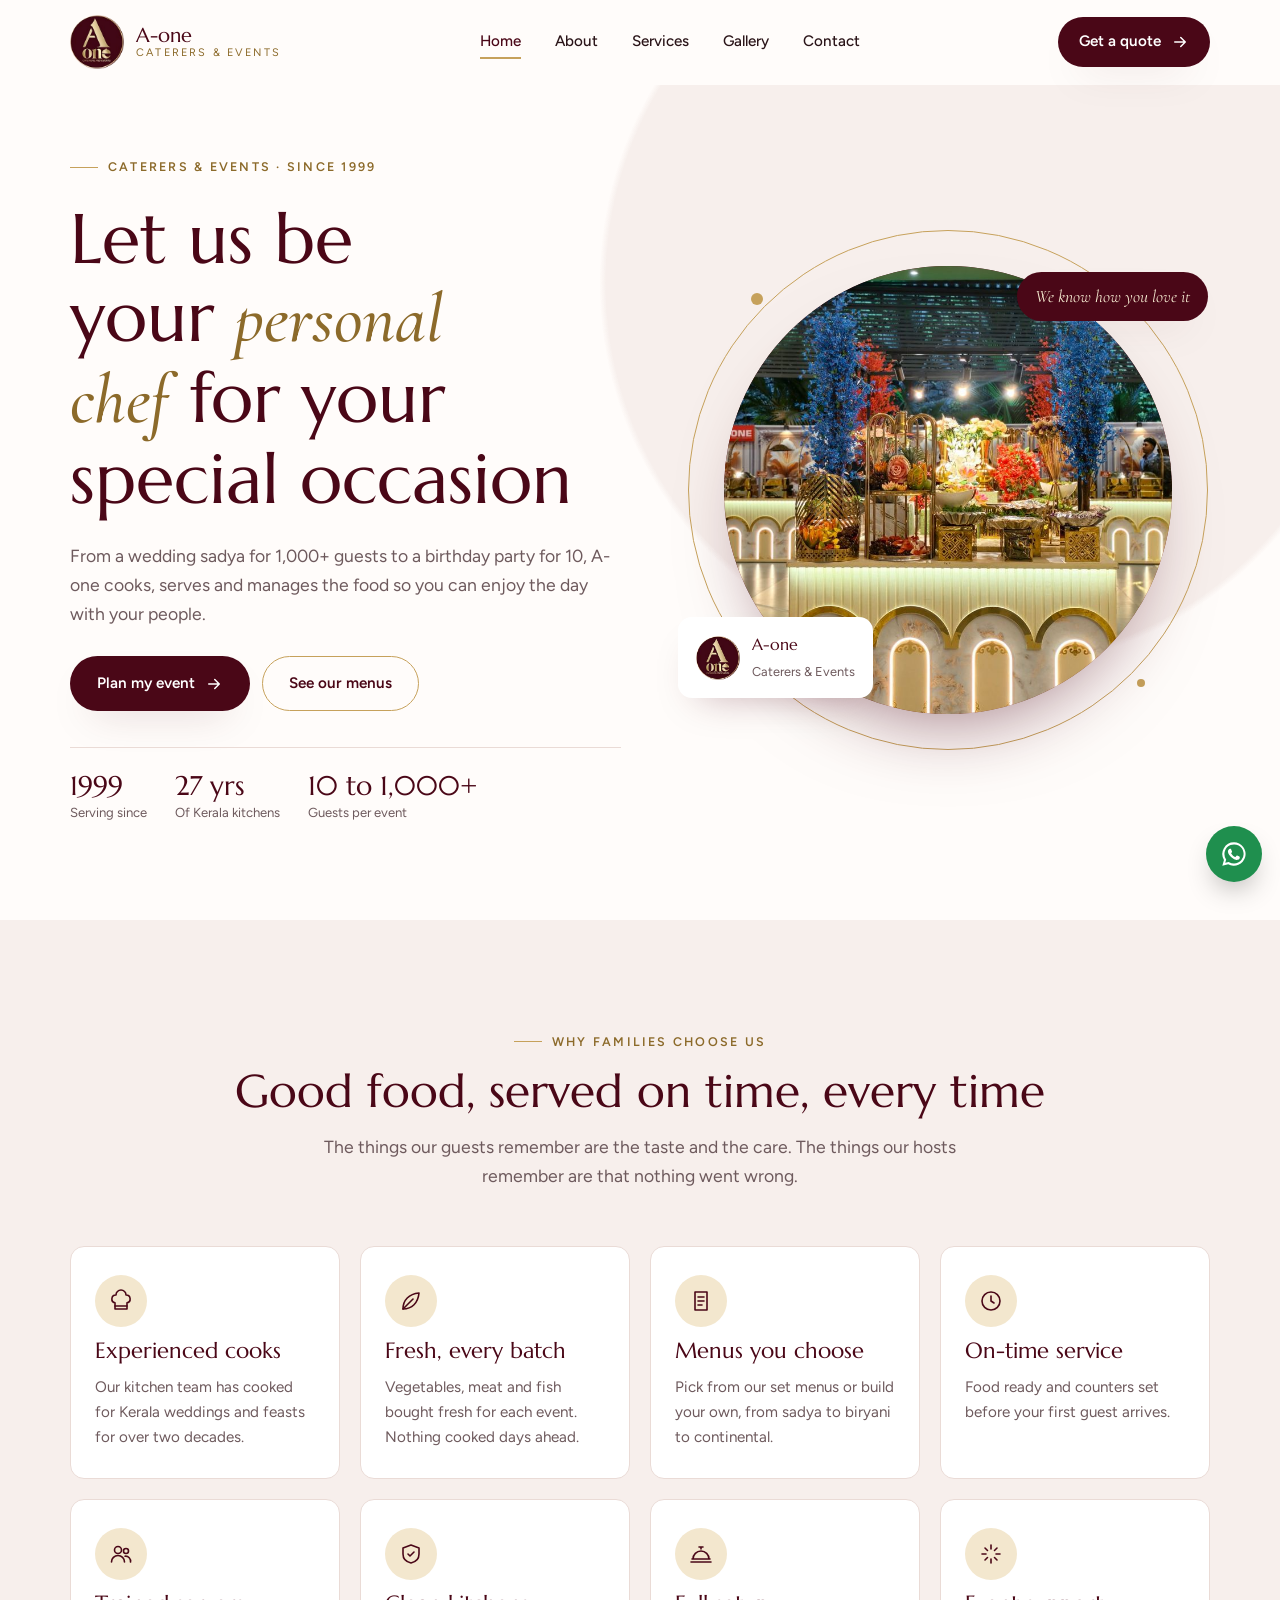
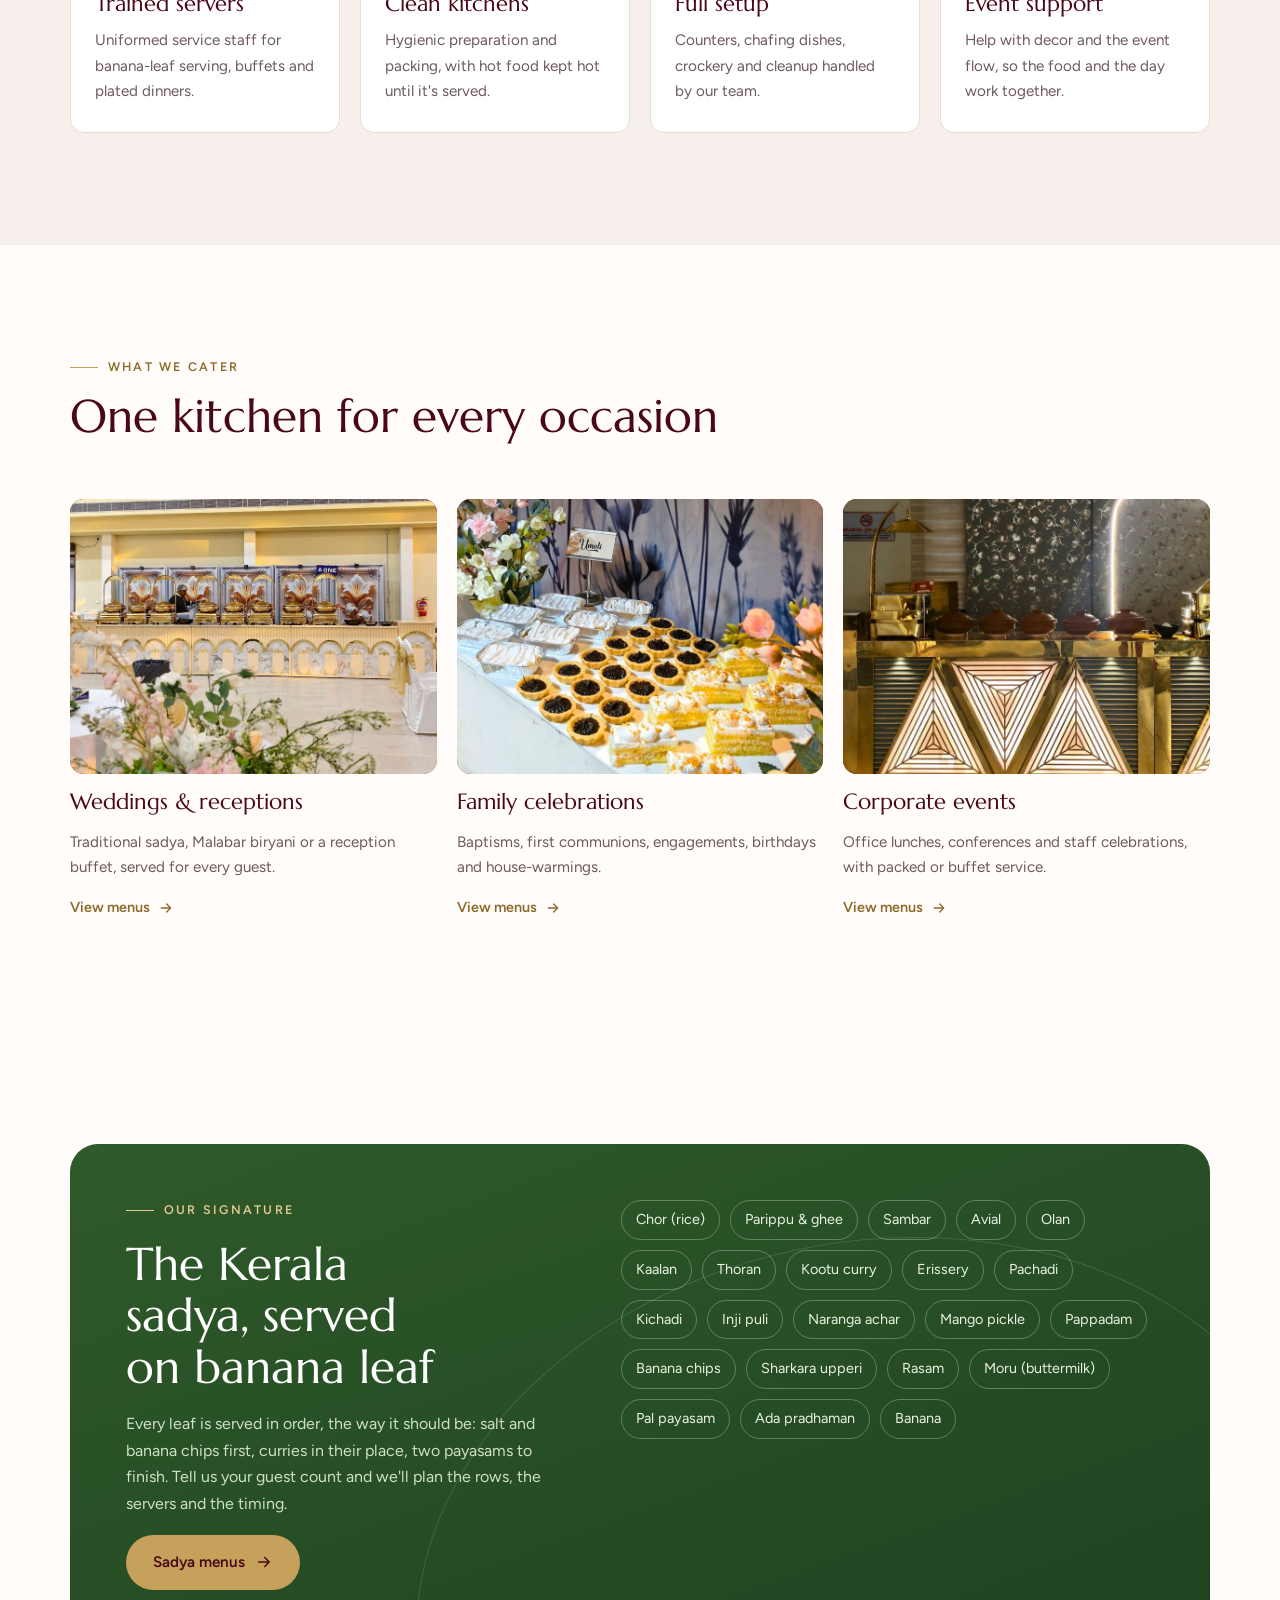
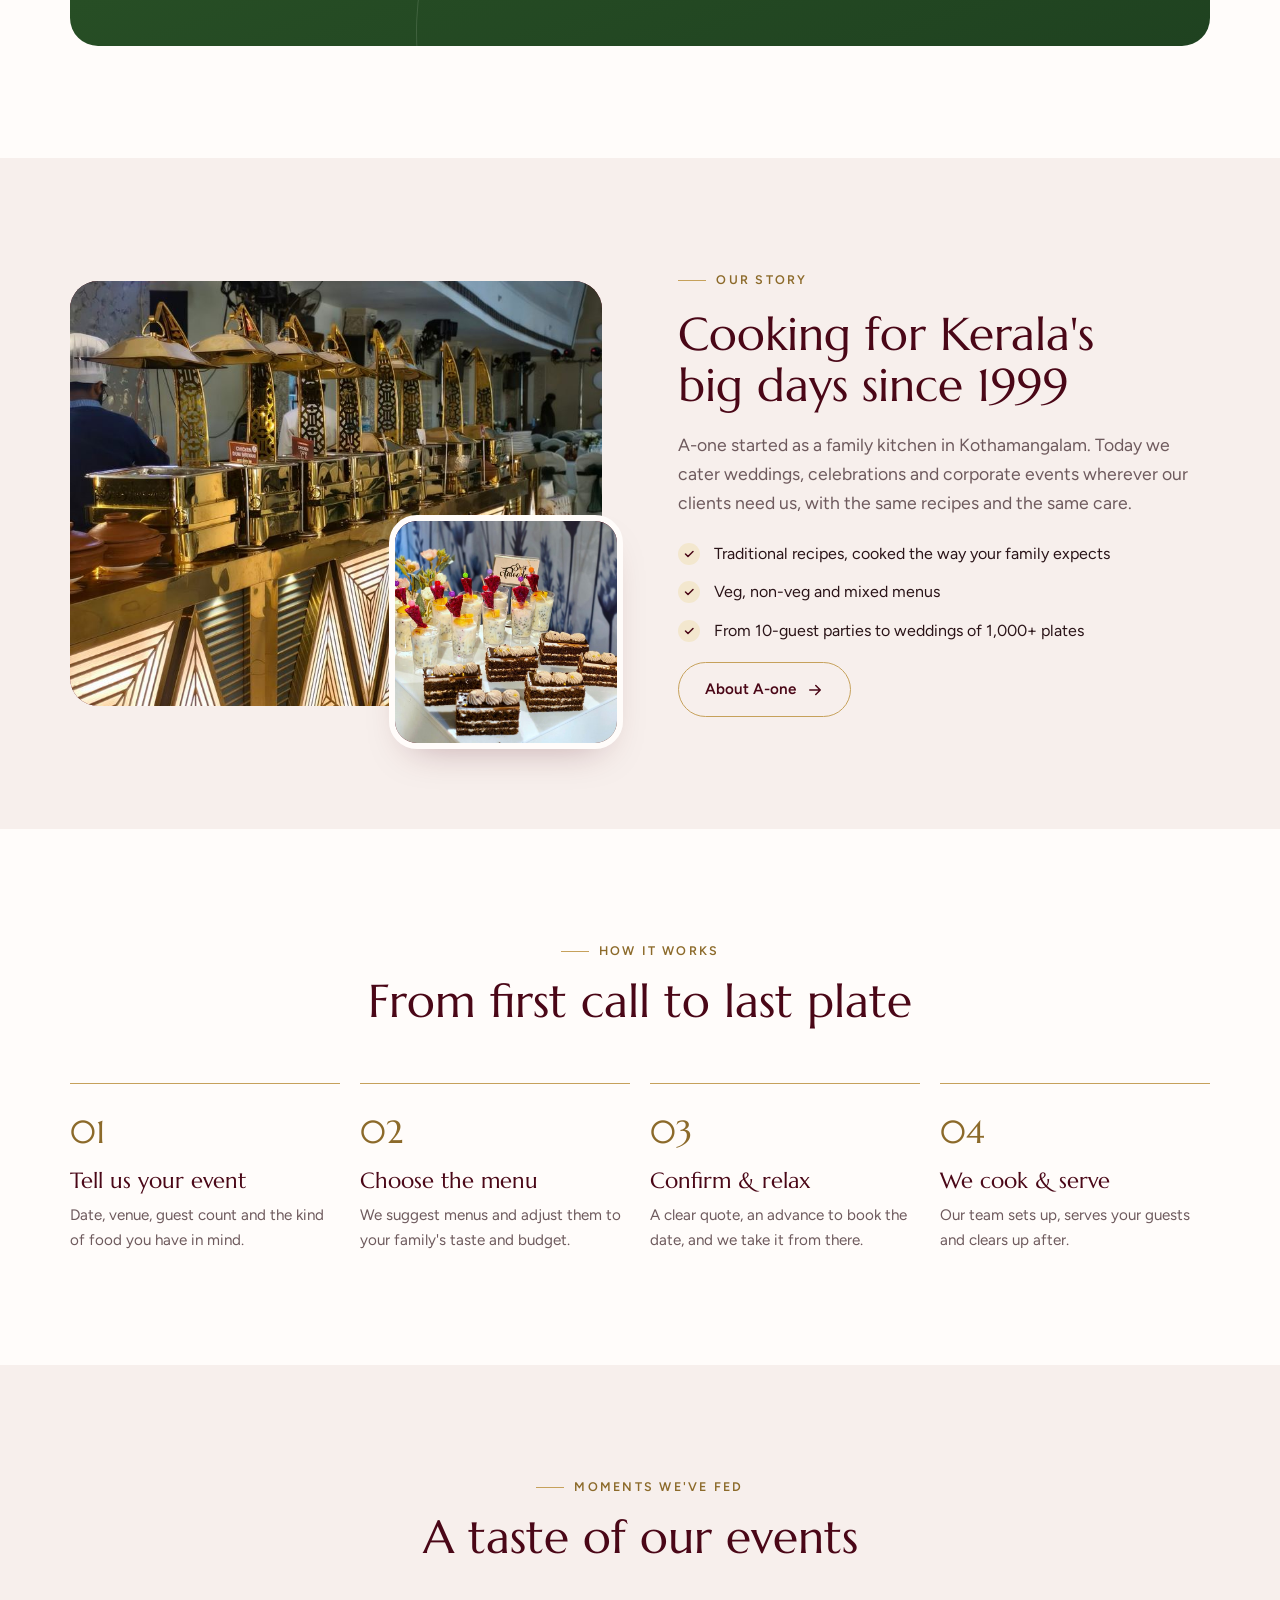
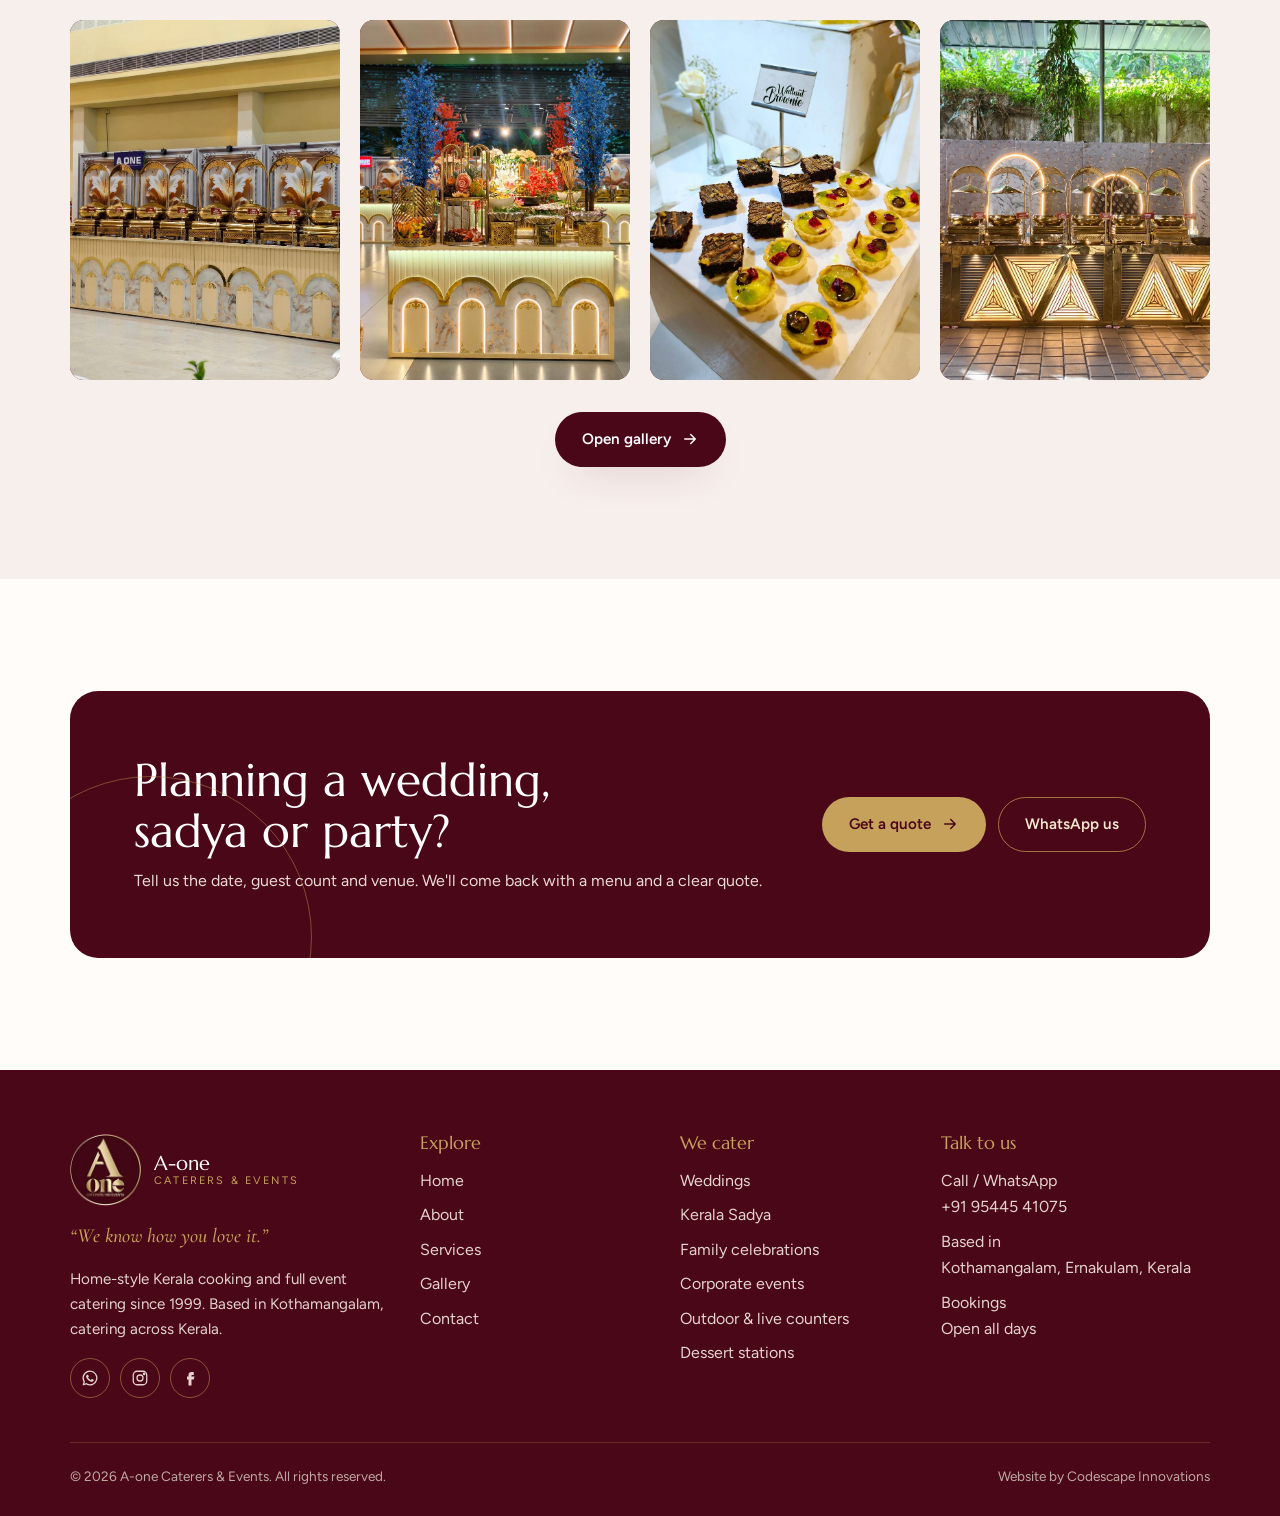
==== index.html @ 54a5ecb9 "A-one Caterers website: 5 pages with real event photos Co-Authored-By: Claude Opus 5.5 <noreply@anth" ====
<!doctype html>
<html lang="en">
<head>
<meta charset="utf-8">
<meta name="viewport" content="width=device-width, initial-scale=1, viewport-fit=cover">
<title>A-one Caterers &amp; Events</title>
<meta name="claude:viewport-fit-sides" content="cover">
<meta name="description" content="Wedding, sadya and event catering across Kerala since 1999, from 10 guests to 1,000+ plates. Based in Kothamangalam.">
<link rel="icon" type="image/png" href="assets/img/favicon.png">
<link rel="preconnect" href="https://fonts.googleapis.com">
<link rel="preconnect" href="https://fonts.gstatic.com" crossorigin>
<link rel="stylesheet" href="https://fonts.googleapis.com/css2?family=Cormorant+Garamond:ital,wght@1,500;1,600&family=Figtree:wght@400;500;600&family=Marcellus&display=swap">
<link rel="stylesheet" href="assets/css/style.css">
</head>
<body>
<header class="site-header">
  <div class="wrap nav">
    <a class="brand" href="index.html" aria-label="A-one Caterers and Events home">
      <img src="assets/img/aone-logo.png" alt="A-one Caterers and Events logo" width="54" height="54">
      <span class="brand-text"><b>A-one</b><small>Caterers &amp; Events</small></span>
    </a>
    <nav aria-label="Main">
      <ul class="menu" id="menu"><li><a href="index.html" aria-current="page">Home</a></li><li><a href="about.html">About</a></li><li><a href="services.html">Services</a></li><li><a href="gallery.html">Gallery</a></li><li><a href="contact.html">Contact</a></li><li class="menu-cta"><a href="contact.html">Get a quote</a></li></ul>
    </nav>
    <a class="btn btn-primary nav-cta" href="contact.html">Get a quote <svg viewBox="0 0 24 24" fill="none" stroke="currentColor" stroke-width="2" stroke-linecap="round" stroke-linejoin="round"><path d="M5 12h14M13 6l6 6-6 6"/></svg></a>
    <button class="burger" aria-label="Open menu" aria-expanded="false" aria-controls="menu"><span></span></button>
  </div>
</header>
<div class="scrim"></div>
<main class="page-in">
<section class="hero"><div class="wrap hero-grid">
  <div class="hero-copy">
    <span class="eyebrow">Caterers &amp; Events · Since 1999</span>
    <h1>Let us be your <em>personal chef</em> for your special occasion</h1>
    <p class="lead">From a wedding sadya for 1,000+ guests to a birthday party for 10, A-one cooks, serves and manages the food so you can enjoy the day with your people.</p>
    <div class="hero-actions"><a class="btn btn-primary" href="contact.html">Plan my event <svg viewBox="0 0 24 24" fill="none" stroke="currentColor" stroke-width="2" stroke-linecap="round" stroke-linejoin="round"><path d="M5 12h14M13 6l6 6-6 6"/></svg></a><a class="btn btn-ghost" href="services.html">See our menus</a></div>
    <div class="hero-meta"><div><b>1999</b><span>Serving since</span></div><div><b>27 yrs</b><span>Of Kerala kitchens</span></div><div><b>10 to 1,000+</b><span>Guests per event</span></div></div>
  </div>
  <div class="plate">
    <div class="ring"></div>
    <div class="media " data-label="A-one fruit and dessert counter at a wedding reception"><img src="assets/img/events/centre-counter-fruit-carving.jpg" alt="A-one fruit and dessert counter at a wedding reception" loading="lazy" decoding="async" style="object-position:50% 62%"></div>
    <span class="tag">We know how you love it</span>
    <div class="badge"><img src="assets/img/aone-logo.png" alt=""><div><b>A-one</b><small>Caterers &amp; Events</small></div></div>
  </div>
</div></section>

<section class="section band"><div class="wrap">
  <div class="head center"><span class="eyebrow">Why families choose us</span><h2>Good food, served on time, every time</h2><p class="lead">The things our guests remember are the taste and the care. The things our hosts remember are that nothing went wrong.</p></div>
  <div class="grid g4">
    <div class="feature" data-reveal><div class="icon"><svg viewBox="0 0 24 24" fill="none" stroke="currentColor" stroke-width="1.6" stroke-linecap="round" stroke-linejoin="round"><path d="M6 13.9V20h12v-6.1A4 4 0 0 0 17 6a5 5 0 0 0-10 0 4 4 0 0 0-1 7.9Z"/><path d="M6 17h12"/></svg></div><h3>Experienced cooks</h3><p>Our kitchen team has cooked for Kerala weddings and feasts for over two decades.</p></div>
    <div class="feature" data-reveal="80"><div class="icon"><svg viewBox="0 0 24 24" fill="none" stroke="currentColor" stroke-width="1.6" stroke-linecap="round" stroke-linejoin="round"><path d="M4 20c0-9 6-15 16-16-1 10-7 16-16 16Z"/><path d="M4 20 14 10"/></svg></div><h3>Fresh, every batch</h3><p>Vegetables, meat and fish bought fresh for each event. Nothing cooked days ahead.</p></div>
    <div class="feature" data-reveal="160"><div class="icon"><svg viewBox="0 0 24 24" fill="none" stroke="currentColor" stroke-width="1.6" stroke-linecap="round" stroke-linejoin="round"><path d="M6 3h12v18H6z"/><path d="M9 8h6M9 12h6M9 16h4"/></svg></div><h3>Menus you choose</h3><p>Pick from our set menus or build your own, from sadya to biryani to continental.</p></div>
    <div class="feature" data-reveal="240"><div class="icon"><svg viewBox="0 0 24 24" fill="none" stroke="currentColor" stroke-width="1.6" stroke-linecap="round" stroke-linejoin="round"><circle cx="12" cy="12" r="9"/><path d="M12 7v5l3 2"/></svg></div><h3>On-time service</h3><p>Food ready and counters set before your first guest arrives.</p></div>
    <div class="feature" data-reveal><div class="icon"><svg viewBox="0 0 24 24" fill="none" stroke="currentColor" stroke-width="1.6" stroke-linecap="round" stroke-linejoin="round"><circle cx="9" cy="8" r="3.5"/><path d="M2.5 20a6.5 6.5 0 0 1 13 0"/><circle cx="17" cy="9" r="2.5"/><path d="M16 14.2a5 5 0 0 1 5.5 5.8"/></svg></div><h3>Trained servers</h3><p>Uniformed service staff for banana-leaf serving, buffets and plated dinners.</p></div>
    <div class="feature" data-reveal="80"><div class="icon"><svg viewBox="0 0 24 24" fill="none" stroke="currentColor" stroke-width="1.6" stroke-linecap="round" stroke-linejoin="round"><path d="M12 3 4 6v6c0 5 3.5 8 8 9 4.5-1 8-4 8-9V6Z"/><path d="m9 12 2 2 4-4"/></svg></div><h3>Clean kitchens</h3><p>Hygienic preparation and packing, with hot food kept hot until it's served.</p></div>
    <div class="feature" data-reveal="160"><div class="icon"><svg viewBox="0 0 24 24" fill="none" stroke="currentColor" stroke-width="1.6" stroke-linecap="round" stroke-linejoin="round"><path d="M3 17h18M4 17a8 8 0 0 1 16 0M12 7V5M10 5h4M2 20h20"/></svg></div><h3>Full setup</h3><p>Counters, chafing dishes, crockery and cleanup handled by our team.</p></div>
    <div class="feature" data-reveal="240"><div class="icon"><svg viewBox="0 0 24 24" fill="none" stroke="currentColor" stroke-width="1.6" stroke-linecap="round" stroke-linejoin="round"><path d="M12 3v4M12 17v4M3 12h4M17 12h4M6 6l2.5 2.5M15.5 15.5 18 18M6 18l2.5-2.5M15.5 8.5 18 6"/></svg></div><h3>Event support</h3><p>Help with decor and the event flow, so the food and the day work together.</p></div>
  </div>
</div></section>

<section class="section"><div class="wrap">
  <div class="head"><span class="eyebrow">What we cater</span><h2>One kitchen for every occasion</h2></div>
  <div class="grid g3">
    <a class="card zoom" href="services.html#weddings" data-reveal><div class="media " data-label="Wedding buffet line by A-one"><img src="assets/img/events/hall-buffet-line.jpg" alt="Wedding buffet line by A-one" loading="lazy" decoding="async" style="object-position:50% 62%"></div><h3>Weddings &amp; receptions</h3><p>Traditional sadya, Malabar biryani or a reception buffet, served for every guest.</p><span class="more">View menus <svg viewBox="0 0 24 24" fill="none" stroke="currentColor" stroke-width="2" stroke-linecap="round" stroke-linejoin="round"><path d="M5 12h14M13 6l6 6-6 6"/></svg></span></a>
    <a class="card zoom" href="services.html#celebrations" data-reveal="100"><div class="media " data-label="Dessert table at a family celebration"><img src="assets/img/events/dessert-umali-table.jpg" alt="Dessert table at a family celebration" loading="lazy" decoding="async" style="object-position:50% 70%"></div><h3>Family celebrations</h3><p>Baptisms, first communions, engagements, birthdays and house-warmings.</p><span class="more">View menus <svg viewBox="0 0 24 24" fill="none" stroke="currentColor" stroke-width="2" stroke-linecap="round" stroke-linejoin="round"><path d="M5 12h14M13 6l6 6-6 6"/></svg></span></a>
    <a class="card zoom" href="services.html#corporate" data-reveal="200"><div class="media " data-label="Gold buffet counter with clay pots"><img src="assets/img/events/clay-pot-counter.jpg" alt="Gold buffet counter with clay pots" loading="lazy" decoding="async" style="object-position:50% 70%"></div><h3>Corporate events</h3><p>Office lunches, conferences and staff celebrations, with packed or buffet service.</p><span class="more">View menus <svg viewBox="0 0 24 24" fill="none" stroke="currentColor" stroke-width="2" stroke-linecap="round" stroke-linejoin="round"><path d="M5 12h14M13 6l6 6-6 6"/></svg></span></a>
  </div>
</div></section>

<section class="section"><div class="wrap">
  <div class="leaf" data-reveal>
    <div class="stack"><span class="eyebrow">Our signature</span><h2>The Kerala sadya, served on banana leaf</h2><p>Every leaf is served in order, the way it should be: salt and banana chips first, curries in their place, two payasams to finish. Tell us your guest count and we'll plan the rows, the servers and the timing.</p><div><a class="btn btn-gold" href="services.html#sadya">Sadya menus <svg viewBox="0 0 24 24" fill="none" stroke="currentColor" stroke-width="2" stroke-linecap="round" stroke-linejoin="round"><path d="M5 12h14M13 6l6 6-6 6"/></svg></a></div></div>
    <ul class="dishes" aria-label="Typical sadya dishes">
      <li>Chor (rice)</li><li>Parippu &amp; ghee</li><li>Sambar</li><li>Avial</li><li>Olan</li><li>Kaalan</li><li>Thoran</li><li>Kootu curry</li><li>Erissery</li><li>Pachadi</li><li>Kichadi</li><li>Inji puli</li><li>Naranga achar</li><li>Mango pickle</li><li>Pappadam</li><li>Banana chips</li><li>Sharkara upperi</li><li>Rasam</li><li>Moru (buttermilk)</li><li>Pal payasam</li><li>Ada pradhaman</li><li>Banana</li>
    </ul>
  </div>
</div></section>

<section class="section band"><div class="wrap split">
  <div class="collage" data-reveal><div class="media " data-label="A-one team at the buffet line"><img src="assets/img/events/gold-buffet-line-chef.jpg" alt="A-one team at the buffet line" loading="lazy" decoding="async" style="object-position:50% 55%"></div><div class="media small" data-label="Short falooda and chocolate pastry"><img src="assets/img/events/dessert-falooda-cake.jpg" alt="Short falooda and chocolate pastry" loading="lazy" decoding="async" style="object-position:50% 70%"></div></div>
  <div class="stack" data-reveal="120">
    <span class="eyebrow">Our story</span>
    <h2>Cooking for Kerala's big days since 1999</h2>
    <p class="lead">A-one started as a family kitchen in Kothamangalam. Today we cater weddings, celebrations and corporate events wherever our clients need us, with the same recipes and the same care.</p>
    <ul class="checks"><li>Traditional recipes, cooked the way your family expects</li><li>Veg, non-veg and mixed menus</li><li>From 10-guest parties to weddings of 1,000+ plates</li></ul>
    <div><a class="btn btn-ghost" href="about.html">About A-one <svg viewBox="0 0 24 24" fill="none" stroke="currentColor" stroke-width="2" stroke-linecap="round" stroke-linejoin="round"><path d="M5 12h14M13 6l6 6-6 6"/></svg></a></div>
  </div>
</div></section>

<section class="section"><div class="wrap">
  <div class="head center"><span class="eyebrow">How it works</span><h2>From first call to last plate</h2></div>
  <ol class="steps" style="padding:0;margin:0">
    <li data-reveal><h3>Tell us your event</h3><p>Date, venue, guest count and the kind of food you have in mind.</p></li>
    <li data-reveal="80"><h3>Choose the menu</h3><p>We suggest menus and adjust them to your family's taste and budget.</p></li>
    <li data-reveal="160"><h3>Confirm &amp; relax</h3><p>A clear quote, an advance to book the date, and we take it from there.</p></li>
    <li data-reveal="240"><h3>We cook &amp; serve</h3><p>Our team sets up, serves your guests and clears up after.</p></li>
  </ol>
</div></section>

<section class="section band"><div class="wrap">
  <div class="head center"><span class="eyebrow">Moments we've fed</span><h2>A taste of our events</h2></div>
  <div class="grid g4">
    <div class="media zoom" data-reveal style="aspect-ratio:3/4" data-label="Beef peralan, duck mappas and nool porotta"><img src="assets/img/events/buffet-dish-labels.jpg" alt="Beef peralan, duck mappas and nool porotta" loading="lazy" decoding="async" style="object-position:50% 62%"></div>
    <div class="media zoom" data-reveal="80" style="aspect-ratio:3/4" data-label="Fruit carving centre counter"><img src="assets/img/events/centre-counter-blue-trees.jpg" alt="Fruit carving centre counter" loading="lazy" decoding="async" style="object-position:50% 62%"></div>
    <div class="media zoom" data-reveal="160" style="aspect-ratio:3/4" data-label="Walnut brownies and fruit tarts"><img src="assets/img/events/dessert-brownie-tarts.jpg" alt="Walnut brownies and fruit tarts" loading="lazy" decoding="async" style="object-position:50% 70%"></div>
    <div class="media zoom" data-reveal="240" style="aspect-ratio:3/4" data-label="Outdoor buffet with lit arches"><img src="assets/img/events/outdoor-buffet-arches.jpg" alt="Outdoor buffet with lit arches" loading="lazy" decoding="async" style="object-position:50% 65%"></div>
  </div>
  <div style="text-align:center;margin-top:32px"><a class="btn btn-primary" href="gallery.html">Open gallery <svg viewBox="0 0 24 24" fill="none" stroke="currentColor" stroke-width="2" stroke-linecap="round" stroke-linejoin="round"><path d="M5 12h14M13 6l6 6-6 6"/></svg></a></div>
</div></section>
<section class="section"><div class="wrap">
  <div class="cta" data-reveal>
    <div><h2>Planning a wedding, sadya or party?</h2><p>Tell us the date, guest count and venue. We'll come back with a menu and a clear quote.</p></div>
    <div class="actions"><a class="btn btn-gold" href="contact.html">Get a quote <svg viewBox="0 0 24 24" fill="none" stroke="currentColor" stroke-width="2" stroke-linecap="round" stroke-linejoin="round"><path d="M5 12h14M13 6l6 6-6 6"/></svg></a><a class="btn btn-ghost" href="https://wa.me/919544541075" target="_blank" rel="noopener">WhatsApp us</a></div>
  </div>
</div></section>
</main>
<footer class="site-footer">
  <div class="wrap">
    <div class="foot">
      <div>
        <a class="brand" href="index.html"><img src="assets/img/aone-logo.png" alt="" width="72" height="72"><span class="brand-text"><b>A-one</b><small>Caterers &amp; Events</small></span></a>
        <p class="script">“We know how you love it.”</p>
        <p>Home-style Kerala cooking and full event catering since 1999. Based in Kothamangalam, catering across Kerala.</p>
        <div class="social">
          <a href="https://wa.me/919544541075" target="_blank" rel="noopener" aria-label="WhatsApp"><svg viewBox="0 0 24 24" fill="currentColor"><path d="M12 2a10 10 0 0 0-8.6 15.1L2 22l5-1.3A10 10 0 1 0 12 2Zm0 18.2a8.2 8.2 0 0 1-4.2-1.2l-.3-.2-3 .8.8-2.9-.2-.3A8.2 8.2 0 1 1 12 20.2Zm4.5-6.1c-.2-.1-1.5-.7-1.7-.8s-.4-.1-.6.1-.7.8-.8 1-.3.2-.5.1a6.7 6.7 0 0 1-3.3-2.9c-.3-.4.2-.4.7-1.4a.5.5 0 0 0 0-.4l-.8-1.8c-.2-.5-.4-.4-.6-.4h-.5a.9.9 0 0 0-.7.3 2.8 2.8 0 0 0-.9 2.1 4.9 4.9 0 0 0 1 2.6 11.2 11.2 0 0 0 4.3 3.8c1.6.7 2.2.7 3 .6a2.6 2.6 0 0 0 1.7-1.2 2.1 2.1 0 0 0 .1-1.2c0-.2-.2-.3-.4-.4Z"/></svg></a>
          <a href="#" aria-label="Instagram"><svg viewBox="0 0 24 24" fill="none" stroke="currentColor" stroke-width="1.7"><rect x="3" y="3" width="18" height="18" rx="5"/><circle cx="12" cy="12" r="4"/><circle cx="17.5" cy="6.5" r="1" fill="currentColor"/></svg></a>
          <a href="#" aria-label="Facebook"><svg viewBox="0 0 24 24" fill="currentColor"><path d="M14 8h3V4h-3a4 4 0 0 0-4 4v2H8v4h2v8h4v-8h3l1-4h-4V8.5a.5.5 0 0 1 .5-.5Z"/></svg></a>
        </div>
      </div>
      <div><h4>Explore</h4><ul><li><a href="index.html">Home</a></li><li><a href="about.html">About</a></li><li><a href="services.html">Services</a></li><li><a href="gallery.html">Gallery</a></li><li><a href="contact.html">Contact</a></li></ul></div>
      <div><h4>We cater</h4><ul><li><a href="services.html#weddings">Weddings</a></li><li><a href="services.html#sadya">Kerala Sadya</a></li><li><a href="services.html#celebrations">Family celebrations</a></li><li><a href="services.html#corporate">Corporate events</a></li><li><a href="services.html#outdoor">Outdoor &amp; live counters</a></li><li><a href="services.html#desserts">Dessert stations</a></li></ul></div>
      <div><h4>Talk to us</h4><ul>
        <li><span>Call / WhatsApp</span><br><a href="tel:+919544541075">+91 95445 41075</a></li>
        <li><span>Based in</span><br>Kothamangalam, Ernakulam, Kerala</li>
        <li><span>Bookings</span><br>Open all days</li>
      </ul></div>
    </div>
    <div class="copy"><span>© <span data-year>2026</span> A-one Caterers &amp; Events. All rights reserved.</span><span>Website by Codescape Innovations</span></div>
  </div>
</footer>
<a class="wa" href="https://wa.me/919544541075" target="_blank" rel="noopener" aria-label="Chat on WhatsApp"><svg viewBox="0 0 24 24" fill="currentColor"><path d="M12 2a10 10 0 0 0-8.6 15.1L2 22l5-1.3A10 10 0 1 0 12 2Zm0 18.2a8.2 8.2 0 0 1-4.2-1.2l-.3-.2-3 .8.8-2.9-.2-.3A8.2 8.2 0 1 1 12 20.2Zm4.5-6.1c-.2-.1-1.5-.7-1.7-.8s-.4-.1-.6.1-.7.8-.8 1-.3.2-.5.1a6.7 6.7 0 0 1-3.3-2.9c-.3-.4.2-.4.7-1.4a.5.5 0 0 0 0-.4l-.8-1.8c-.2-.5-.4-.4-.6-.4h-.5a.9.9 0 0 0-.7.3 2.8 2.8 0 0 0-.9 2.1 4.9 4.9 0 0 0 1 2.6 11.2 11.2 0 0 0 4.3 3.8c1.6.7 2.2.7 3 .6a2.6 2.6 0 0 0 1.7-1.2 2.1 2.1 0 0 0 .1-1.2c0-.2-.2-.3-.4-.4Z"/></svg></a>
<script src="assets/js/main.js"></script>
</body>
</html>
---- assets/css/style.css ----
/* A-one Caterers & Events — light ground, maroon + gold from the logo.
   Layout: split hero with a plated "serving tray" image ringed in gold,
   alternating content bands, maroon footer. */
:root{
  --bg:#FFFCFA;          /* warm white page */
  --blush:#F7EFEC;       /* maroon-biased neutral band */
  --line:#EADBD6;        /* hairlines */
  --ink:#2A1418;         /* near-black, maroon-tinted text */
  --muted:#6E5A5D;       /* secondary text */
  --maroon:#4A0717;      /* logo maroon */
  --maroon-2:#6B1325;    /* hover */
  --gold:#C6A15B;        /* logo gold (decor) */
  --gold-deep:#8C6A2A;   /* gold for text on light */
  --gold-soft:#F3E7CE;
  --white:#FFFFFF;

  --f-display:"Marcellus", "Cinzel", Georgia, serif;
  --f-script:"Cormorant Garamond", Georgia, serif;
  --f-body:"Figtree", "Segoe UI", system-ui, sans-serif;

  --r:14px; --r-lg:28px;
  --shadow:0 18px 40px -22px rgba(74,7,23,.35);
  --ease:cubic-bezier(.2,.7,.2,1);
  --wrap:1180px;
  color-scheme:light;
}
*{box-sizing:border-box}
html{scroll-behavior:smooth}
body{margin:0;background:var(--bg);color:var(--ink);font-family:var(--f-body);font-size:16px;line-height:1.65;-webkit-font-smoothing:antialiased;overflow-x:clip}
img{max-width:100%;display:block}
a{color:inherit}
h1,h2,h3,h4{font-family:var(--f-display);font-weight:400;line-height:1.12;margin:0;text-wrap:balance;color:var(--maroon)}
h1{font-size:clamp(2.4rem,5.6vw,4.4rem)}
h2{font-size:clamp(1.9rem,3.6vw,2.9rem)}
h3{font-size:1.35rem}
p{margin:0}
:focus-visible{outline:2px solid var(--gold-deep);outline-offset:3px;border-radius:4px}

.wrap{max-width:var(--wrap);margin:0 auto;padding-left:max(20px,env(safe-area-inset-left,0px));padding-right:max(20px,env(safe-area-inset-right,0px))}
.section{padding-block:clamp(64px,9vw,112px)}
.band{background:var(--blush)}
.eyebrow{font-family:var(--f-body);font-size:.78rem;font-weight:600;letter-spacing:.18em;text-transform:uppercase;color:var(--gold-deep);display:inline-flex;align-items:center;gap:10px}
.eyebrow::before{content:"";width:28px;height:1px;background:var(--gold)}
.script{font-family:var(--f-script);font-style:italic;font-weight:500;color:var(--gold-deep)}
.lead{font-size:1.1rem;color:var(--muted);max-width:60ch}
.head{display:grid;gap:14px;margin-bottom:clamp(36px,5vw,56px)}
.head.center{text-align:center;justify-items:center}
.head.center .lead{margin-inline:auto}

/* Buttons */
.btn{display:inline-flex;align-items:center;gap:10px;font-family:var(--f-body);font-weight:600;font-size:.95rem;text-decoration:none;padding:14px 26px;border-radius:999px;border:1px solid transparent;cursor:pointer;transition:transform .3s var(--ease),background .3s,box-shadow .3s,color .3s}
.btn svg{width:18px;height:18px;transition:transform .3s var(--ease)}
.btn:hover svg{transform:translateX(4px)}
.btn-primary{background:var(--maroon);color:var(--white);box-shadow:var(--shadow)}
.btn-primary:hover{background:var(--maroon-2);transform:translateY(-2px)}
.btn-ghost{border-color:var(--gold);color:var(--maroon);background:transparent}
.btn-ghost:hover{background:var(--gold-soft)}
.btn-gold{background:var(--gold);color:var(--maroon)}
.btn-gold:hover{background:#D6B371;transform:translateY(-2px)}

/* Header */
body::before{content:"";position:fixed;inset:0 0 auto;height:env(safe-area-inset-top,0px);z-index:60;background:var(--bg)}
.site-header{position:sticky;top:env(safe-area-inset-top,0px);z-index:50;isolation:isolate;border-bottom:1px solid transparent;transition:border-color .3s,box-shadow .3s}
.site-header::before{content:"";position:absolute;inset:0;z-index:-1;background:rgba(255,252,250,.88);backdrop-filter:saturate(1.4) blur(12px);-webkit-backdrop-filter:saturate(1.4) blur(12px)}
.site-header.scrolled{border-color:var(--line);box-shadow:0 8px 24px -20px rgba(74,7,23,.4)}
.nav{display:flex;align-items:center;justify-content:space-between;gap:20px;height:84px;transition:height .3s var(--ease)}
.site-header.scrolled .nav{height:68px}
.brand{display:flex;align-items:center;gap:12px;text-decoration:none}
.brand img{width:54px;height:54px;transition:width .3s,height .3s}
.site-header.scrolled .brand img{width:44px;height:44px}
.brand-text{display:grid;line-height:1.1}
.brand-text b{font-family:var(--f-display);font-weight:400;font-size:1.25rem;color:var(--maroon)}
.brand-text small{font-size:.68rem;letter-spacing:.2em;text-transform:uppercase;color:var(--gold-deep)}
.menu{display:flex;align-items:center;gap:6px;list-style:none;margin:0;padding:0}
.menu a{display:block;text-decoration:none;font-weight:500;font-size:.95rem;padding:8px 14px;border-radius:999px;position:relative;color:var(--ink);transition:color .25s}
.menu a::after{content:"";position:absolute;left:14px;right:14px;bottom:4px;height:1.5px;background:var(--gold);transform:scaleX(0);transform-origin:left;transition:transform .35s var(--ease)}
.menu a:hover::after,.menu a[aria-current="page"]::after{transform:scaleX(1)}
.menu a[aria-current="page"]{color:var(--maroon)}
.nav-cta{padding:11px 20px}
.burger{display:none;width:44px;height:44px;border:1px solid var(--line);border-radius:50%;background:var(--white);cursor:pointer;place-items:center}
.burger span{display:block;width:18px;height:1.5px;background:var(--maroon);position:relative;transition:background .2s}
.burger span::before,.burger span::after{content:"";position:absolute;left:0;width:18px;height:1.5px;background:var(--maroon);transition:transform .3s var(--ease)}
.burger span::before{top:-6px}.burger span::after{top:6px}
.nav-open .burger span{background:transparent}
.nav-open .burger span::before{transform:translateY(6px) rotate(45deg)}
.nav-open .burger span::after{transform:translateY(-6px) rotate(-45deg)}

@media (max-width:900px){
  .burger{display:grid}
  .nav-cta{display:none}
  .menu{position:fixed;inset:0 0 0 auto;width:min(320px,86vw);flex-direction:column;align-items:stretch;gap:4px;background:var(--bg);padding:calc(96px + env(safe-area-inset-top,0px)) 24px 32px;padding-right:max(24px,env(safe-area-inset-right,0px));box-shadow:-20px 0 50px -30px rgba(74,7,23,.5);transform:translateX(105%);visibility:hidden;transition:transform .45s var(--ease),visibility 0s .45s;z-index:-1}
  .menu a{font-size:1.15rem;padding:14px 8px;border-bottom:1px solid var(--line);border-radius:0;font-family:var(--f-display)}
  .menu a::after{display:none}
  .menu .menu-cta{display:block;margin-top:18px}
  .menu .menu-cta a{background:var(--maroon);color:var(--white);text-align:center;border-radius:999px;border:0;font-family:var(--f-body);font-size:1rem}
  .nav-open .menu{transform:none;visibility:visible;transition:transform .45s var(--ease)}
  .scrim{position:fixed;inset:0;background:rgba(42,20,24,.35);opacity:0;pointer-events:none;transition:opacity .4s;z-index:40}
  .nav-open .scrim{opacity:1;pointer-events:auto}
}
@media (min-width:901px){.menu .menu-cta{display:none}.scrim{display:none}}

/* Media frames with graceful fallback when a photo can't load */
.media{position:relative;overflow:hidden;background:linear-gradient(135deg,var(--maroon) 0%,var(--maroon-2) 55%,#8A5A2B 130%);border-radius:var(--r)}
.media img{width:100%;height:100%;object-fit:cover;transition:transform .9s var(--ease)}
.media.failed img{visibility:hidden}
.media.failed::after{content:attr(data-label);position:absolute;inset:0;display:grid;place-items:center;text-align:center;padding:16px;font-family:var(--f-script);font-style:italic;font-size:1.2rem;color:var(--gold-soft)}
.zoom:hover .media img,.media.zoom:hover img{transform:scale(1.06)}

/* Hero */
.hero{position:relative;overflow:hidden;padding-block:clamp(40px,6vw,72px) clamp(64px,8vw,96px)}
.hero::before{content:"";position:absolute;right:-12%;top:-30%;width:70vw;max-width:900px;aspect-ratio:1;border-radius:50%;background:radial-gradient(circle,var(--blush) 0 60%,transparent 61%);z-index:-1}
.hero-grid{display:grid;grid-template-columns:1.05fr 1fr;gap:clamp(32px,5vw,72px);align-items:center}
.hero-copy{display:grid;gap:22px;min-width:0}
.hero-copy h1 em{font-family:var(--f-script);font-style:italic;font-weight:500;color:var(--gold-deep)}
.hero-actions{display:flex;flex-wrap:wrap;gap:12px;margin-top:6px}
.hero-meta{display:flex;flex-wrap:wrap;gap:28px;margin-top:14px;padding-top:24px;border-top:1px solid var(--line)}
.hero-meta div{display:grid}
.hero-meta b{font-family:var(--f-display);font-weight:400;font-size:1.7rem;color:var(--maroon);line-height:1.1}
.hero-meta span{font-size:.82rem;color:var(--muted)}
.plate{position:relative;justify-self:center;width:min(100%,520px);aspect-ratio:1}
.plate .media{position:absolute;inset:7%;border-radius:50%;box-shadow:0 40px 80px -40px rgba(74,7,23,.6)}
.plate .ring{position:absolute;inset:0;border-radius:50%;border:1px solid var(--gold);animation:spin 40s linear infinite}
.plate .ring::before,.plate .ring::after{content:"";position:absolute;width:12px;height:12px;border-radius:50%;background:var(--gold)}
.plate .ring::before{top:12%;left:12%}
.plate .ring::after{bottom:12%;right:12%;width:8px;height:8px}
.plate .badge{position:absolute;left:-2%;bottom:10%;background:var(--white);border-radius:var(--r);padding:14px 18px;box-shadow:var(--shadow);display:flex;align-items:center;gap:12px;animation:float 6s ease-in-out infinite}
.plate .badge img{width:44px;height:44px}
.plate .badge b{display:block;font-family:var(--f-display);font-weight:400;color:var(--maroon)}
.plate .badge small{color:var(--muted);font-size:.8rem}
.plate .tag{position:absolute;right:0;top:8%;background:var(--maroon);color:var(--gold-soft);border-radius:999px;padding:10px 18px;font-family:var(--f-script);font-style:italic;font-size:1.1rem;box-shadow:var(--shadow);animation:float 7s ease-in-out infinite reverse}
@keyframes spin{to{transform:rotate(360deg)}}
@keyframes float{0%,100%{transform:translateY(0)}50%{transform:translateY(-10px)}}
@media (max-width:900px){.hero-grid{grid-template-columns:1fr}.plate{width:min(100%,420px)}.hero::before{right:-40%;top:auto;bottom:-10%;width:120vw}}

/* Page hero (inner pages) */
.page-hero{position:relative;padding-block:clamp(56px,8vw,96px);background:var(--maroon);color:var(--gold-soft);overflow:hidden}
.page-hero .wrap{position:relative;z-index:1;display:grid;gap:14px}
.page-hero h1{color:var(--white)}
.page-hero p{color:#E9D9D4;max-width:58ch;font-size:1.08rem}
.page-hero .eyebrow{color:var(--gold)}
.page-hero .crumbs{font-size:.85rem;color:#CDB8B2}
.page-hero .crumbs a{color:var(--gold);text-decoration:none}
.page-hero::after{content:"";position:absolute;right:-120px;top:50%;width:420px;height:420px;translate:0 -50%;border-radius:50%;border:1px solid rgba(198,161,91,.5);box-shadow:0 0 0 40px rgba(198,161,91,.06),0 0 0 90px rgba(198,161,91,.04)}

/* Feature cards */
.grid{display:grid;gap:20px}
.g4{grid-template-columns:repeat(4,1fr)}
.g3{grid-template-columns:repeat(3,1fr)}
.g2{grid-template-columns:repeat(2,1fr)}
@media (max-width:1000px){.g4{grid-template-columns:repeat(2,1fr)}.g3{grid-template-columns:repeat(2,1fr)}}
@media (max-width:620px){.g4,.g3,.g2{grid-template-columns:1fr}}
.feature{background:var(--white);border:1px solid var(--line);border-radius:var(--r);padding:28px 24px;display:grid;gap:12px;align-content:start;transition:transform .4s var(--ease),box-shadow .4s,border-color .4s}
.feature:hover{transform:translateY(-6px);box-shadow:var(--shadow);border-color:var(--gold-soft)}
.icon{width:52px;height:52px;border-radius:50%;display:grid;place-items:center;background:var(--gold-soft);color:var(--maroon);transition:background .4s,color .4s}
.feature:hover .icon{background:var(--maroon);color:var(--gold)}
.icon svg{width:24px;height:24px}
.feature p{color:var(--muted);font-size:.95rem}

/* Service cards with photos */
.card{display:grid;gap:16px;text-decoration:none;align-content:start}
.card .media{aspect-ratio:4/3}
.card h3{transition:color .3s}
.card p{color:var(--muted);font-size:.95rem}
.card .more{font-weight:600;font-size:.9rem;color:var(--gold-deep);display:inline-flex;gap:8px;align-items:center}
.card:hover h3{color:var(--maroon-2)}

/* Split */
.split{display:grid;grid-template-columns:1fr 1fr;gap:clamp(32px,6vw,80px);align-items:center}
.split > *{min-width:0}
.split .media{aspect-ratio:5/4;border-radius:var(--r-lg)}
.split.rev > :first-child{order:2}
.stack{display:grid;gap:18px}
.checks{list-style:none;margin:6px 0 0;padding:0;display:grid;gap:12px}
.checks li{display:grid;grid-template-columns:24px 1fr;gap:12px;color:var(--ink)}
.checks li::before{content:"";width:22px;height:22px;border-radius:50%;margin-top:2px;background:var(--gold-soft) url("data:image/svg+xml,%3Csvg xmlns='http://www.w3.org/2000/svg' viewBox='0 0 24 24' fill='none' stroke='%234A0717' stroke-width='3' stroke-linecap='round' stroke-linejoin='round'%3E%3Cpath d='M5 12l5 5L20 7'/%3E%3C/svg%3E") center/12px no-repeat}
@media (max-width:860px){.split{grid-template-columns:1fr}.split.rev > :first-child{order:0}}
.collage{position:relative}
.collage .media.small{position:absolute;width:44%;aspect-ratio:1;right:-4%;bottom:-10%;border:6px solid var(--bg);border-radius:var(--r-lg);box-shadow:var(--shadow)}
@media (max-width:860px){.collage .media.small{right:4%}}

/* Sadya leaf — the signature block */
.leaf{background:linear-gradient(160deg,#2F5A2A,#1F4220);color:#EAF2E2;border-radius:var(--r-lg);padding:clamp(28px,5vw,56px);display:grid;grid-template-columns:1fr 1.2fr;gap:clamp(24px,4vw,56px);position:relative;overflow:hidden}
.leaf::before{content:"";position:absolute;inset:auto -10% -60% 30%;height:140%;border-radius:50%;border:1px solid rgba(234,242,226,.14);transform:rotate(-12deg)}
.leaf h2{color:#FFFFFF}
.leaf .eyebrow{color:#E2C98F}.leaf .eyebrow::before{background:#E2C98F}
.leaf p{color:#CFE0C4}
.dishes{list-style:none;margin:0;padding:0;display:flex;flex-wrap:wrap;gap:10px;align-content:start;position:relative}
.dishes li{border:1px solid rgba(234,242,226,.3);border-radius:999px;padding:7px 14px;font-size:.9rem;transition:background .3s,color .3s}
.dishes li:hover{background:#E2C98F;color:#1F4220}
@media (max-width:860px){.leaf{grid-template-columns:1fr}}

/* Occasions strip */
.occasions{display:flex;flex-wrap:wrap;gap:12px;justify-content:center}
.occasions span{background:var(--white);border:1px solid var(--line);border-radius:999px;padding:10px 18px;font-family:var(--f-display);color:var(--maroon);transition:background .3s,color .3s,transform .3s}
.occasions span:hover{background:var(--maroon);color:var(--gold-soft);transform:translateY(-3px)}

/* Steps */
.steps{counter-reset:s;display:grid;grid-template-columns:repeat(4,1fr);gap:20px}
.steps li{list-style:none;counter-increment:s;display:grid;gap:10px;padding-top:22px;border-top:1px solid var(--gold)}
.steps li::before{content:counter(s,decimal-leading-zero);font-family:var(--f-display);font-size:2rem;color:var(--gold-deep)}
.steps p{color:var(--muted);font-size:.95rem}
@media (max-width:900px){.steps{grid-template-columns:repeat(2,1fr)}}
@media (max-width:520px){.steps{grid-template-columns:1fr}}

/* CTA band */
.cta{background:var(--maroon);border-radius:var(--r-lg);padding:clamp(32px,5vw,64px);display:grid;grid-template-columns:1.4fr auto;gap:28px;align-items:center;position:relative;overflow:hidden}
.cta::after{content:"";position:absolute;left:-80px;bottom:-140px;width:320px;height:320px;border-radius:50%;border:1px solid rgba(198,161,91,.45)}
.cta h2{color:var(--white)}
.cta p{color:#E9D9D4;margin-top:10px}
.cta .actions{display:flex;flex-wrap:wrap;gap:12px;position:relative;z-index:1}
.cta .btn-ghost{color:var(--gold-soft);border-color:rgba(198,161,91,.7)}
.cta .btn-ghost:hover{background:rgba(198,161,91,.15)}
@media (max-width:860px){.cta{grid-template-columns:1fr}}

/* Values / timeline on About */
.timeline{display:grid;gap:0;border-left:1px solid var(--gold);margin-left:8px}
.timeline div{position:relative;padding:0 0 28px 28px;display:grid;gap:4px}
.timeline div::before{content:"";position:absolute;left:-7px;top:6px;width:13px;height:13px;border-radius:50%;background:var(--bg);border:2px solid var(--gold)}
.timeline b{font-family:var(--f-display);font-weight:400;font-size:1.2rem;color:var(--maroon)}
.timeline p{color:var(--muted)}

/* Gallery */
.filters{display:flex;flex-wrap:wrap;gap:8px;justify-content:center;margin-bottom:32px}
.filters button{font:inherit;font-weight:500;font-size:.92rem;padding:9px 18px;border-radius:999px;border:1px solid var(--line);background:var(--white);color:var(--ink);cursor:pointer;transition:all .3s}
.filters button[aria-pressed="true"],.filters button:hover{background:var(--maroon);color:var(--gold-soft);border-color:var(--maroon)}
.masonry{columns:3 280px;column-gap:18px}
.masonry figure{margin:0 0 18px;break-inside:avoid;cursor:zoom-in;position:relative;transition:opacity .4s,transform .4s var(--ease)}
.masonry figure.hide{display:none}
.masonry .media{border-radius:var(--r)}
.masonry .media.tall{aspect-ratio:3/4}.masonry .media.wide{aspect-ratio:4/3}.masonry .media.sq{aspect-ratio:1}
.masonry figcaption{position:absolute;left:12px;bottom:12px;right:12px;background:rgba(255,252,250,.92);border-radius:10px;padding:8px 12px;font-size:.85rem;display:flex;justify-content:space-between;gap:8px;transform:translateY(8px);opacity:0;transition:all .35s var(--ease)}
.masonry figcaption b{font-weight:600;color:var(--maroon)}
.masonry figcaption span{color:var(--gold-deep)}
.masonry figure:hover figcaption,.masonry figure:focus-visible figcaption{transform:none;opacity:1}
@media (hover:none){.masonry figcaption{opacity:1;transform:none}}
.lightbox{position:fixed;inset:0;z-index:100;background:rgba(30,8,12,.92);display:grid;place-items:center;padding:max(20px,env(safe-area-inset-top,0px)) max(20px,env(safe-area-inset-right,0px)) max(20px,env(safe-area-inset-bottom,0px)) max(20px,env(safe-area-inset-left,0px));opacity:0;transition:opacity .3s}
.lightbox.open{opacity:1}
.lightbox img{max-height:80vh;width:auto;border-radius:var(--r);box-shadow:0 30px 80px rgba(0,0,0,.5)}
.lightbox p{color:var(--gold-soft);text-align:center;margin-top:14px;font-family:var(--f-script);font-style:italic;font-size:1.2rem}
.lightbox button{position:absolute;width:48px;height:48px;border-radius:50%;border:1px solid rgba(198,161,91,.6);background:rgba(74,7,23,.6);color:var(--gold-soft);font-size:1.4rem;cursor:pointer;display:grid;place-items:center}
.lb-close{top:max(20px,env(safe-area-inset-top,0px));right:max(20px,env(safe-area-inset-right,0px))}
.lb-prev{left:max(16px,env(safe-area-inset-left,0px));top:50%;translate:0 -50%}
.lb-next{right:max(16px,env(safe-area-inset-right,0px));top:50%;translate:0 -50%}

/* Contact */
.contact-grid{display:grid;grid-template-columns:.9fr 1.1fr;gap:clamp(28px,5vw,64px);align-items:start}
.contact-grid > *{min-width:0}
@media (max-width:900px){.contact-grid{grid-template-columns:1fr}}
.info{display:grid;gap:14px}
.info-item{display:grid;grid-template-columns:52px 1fr;gap:16px;align-items:center;background:var(--white);border:1px solid var(--line);border-radius:var(--r);padding:16px}
.info-item b{display:block;font-weight:600;color:var(--maroon)}
.info-item span,.info-item a{color:var(--muted);text-decoration:none;font-size:.95rem;user-select:all}
.form{background:var(--white);border:1px solid var(--line);border-radius:var(--r-lg);padding:clamp(22px,4vw,40px);display:grid;gap:18px;box-shadow:var(--shadow)}
.row{display:grid;grid-template-columns:1fr 1fr;gap:16px}
@media (max-width:560px){.row{grid-template-columns:1fr}}
.field{display:grid;gap:6px}
.field label{font-size:.85rem;font-weight:600;color:var(--ink)}
.field input,.field select,.field textarea{font:inherit;font-size:.98rem;padding:13px 14px;border:1px solid var(--line);border-radius:10px;background:var(--bg);color:var(--ink);transition:border-color .25s,box-shadow .25s;width:100%}
.field textarea{min-height:120px;resize:vertical}
.field input:focus,.field select:focus,.field textarea:focus{outline:none;border-color:var(--gold);box-shadow:0 0 0 4px var(--gold-soft)}
.field .err{font-size:.8rem;color:#A32020;min-height:1em}
.form-note{font-size:.85rem;color:var(--muted)}
.form-done{background:var(--gold-soft);border-radius:var(--r);padding:16px;color:var(--maroon)}
.form-done a{font-weight:600}
.map-card{margin-top:24px;border-radius:var(--r-lg);overflow:hidden;background:var(--maroon);color:var(--gold-soft);padding:28px;display:grid;gap:10px}
.map-card a{color:var(--gold);font-weight:600}

/* Footer */
.site-footer{background:var(--maroon);color:#E3D2CD;padding-block:64px 28px;margin-top:0}
.foot{display:grid;grid-template-columns:1.4fr 1fr 1fr 1.2fr;gap:36px}
.foot > *{min-width:0}
.foot h4{font-family:var(--f-display);color:var(--gold);font-size:1.1rem;margin-bottom:14px}
.foot ul{list-style:none;margin:0;padding:0;display:grid;gap:8px}
.foot a{color:#E3D2CD;text-decoration:none;transition:color .2s}
.foot a:hover{color:var(--gold)}
.foot .brand img{width:72px;height:72px}
.foot .brand-text b{color:var(--white)}
.foot .brand-text small{color:var(--gold)}
.foot p{font-size:.95rem;margin-top:14px;max-width:34ch}
.foot .script{color:var(--gold);font-size:1.25rem}
.social{display:flex;gap:10px;margin-top:16px}
.social a{width:40px;height:40px;border-radius:50%;border:1px solid rgba(198,161,91,.5);display:grid;place-items:center;transition:background .3s}
.social a:hover{background:var(--gold);color:var(--maroon)}
.social svg{width:18px;height:18px}
.copy{margin-top:44px;padding-top:22px;border-top:1px solid rgba(198,161,91,.25);display:flex;flex-wrap:wrap;justify-content:space-between;gap:10px;font-size:.85rem;color:#BFA8A2}
@media (max-width:900px){.foot{grid-template-columns:1fr 1fr}}
@media (max-width:520px){.foot{grid-template-columns:1fr}}

/* Floating WhatsApp */
.wa{position:fixed;right:max(18px,calc(env(safe-area-inset-right,0px) + 12px));bottom:max(18px,calc(env(safe-area-inset-bottom,0px) + 12px));z-index:45;width:56px;height:56px;border-radius:50%;background:#1F8F4E;color:#fff;display:grid;place-items:center;box-shadow:0 14px 30px -12px rgba(0,0,0,.45);transition:transform .3s var(--ease)}
.wa:hover{transform:scale(1.08)}
.wa svg{width:28px;height:28px}

/* Motion: entrance + scroll reveal (only applied to off-screen elements by JS) */
.page-in{animation:pagein .7s var(--ease) both}
@keyframes pagein{from{opacity:0;transform:translateY(10px)}to{opacity:1;transform:none}}
body.leaving{opacity:0;transition:opacity .25s}
.hero-copy > *{animation:rise .9s var(--ease) both}
.hero-copy > :nth-child(2){animation-delay:.08s}.hero-copy > :nth-child(3){animation-delay:.16s}
.hero-copy > :nth-child(4){animation-delay:.24s}.hero-copy > :nth-child(5){animation-delay:.32s}
.plate{animation:platein 1.2s var(--ease) both .1s}
@keyframes rise{from{opacity:0;transform:translateY(24px)}to{opacity:1;transform:none}}
@keyframes platein{from{opacity:0;transform:scale(.9) rotate(-8deg)}to{opacity:1;transform:none}}
.reveal{opacity:0;transform:translateY(28px);transition:opacity .8s var(--ease),transform .8s var(--ease)}
.reveal.in{opacity:1;transform:none}
@media (prefers-reduced-motion:reduce){
  *,*::before,*::after{animation:none!important;transition:none!important}
  .reveal{opacity:1;transform:none}
  html{scroll-behavior:auto}
}
.card .more svg{width:16px;height:16px;flex:none;transition:transform .3s var(--ease)}.card:hover .more svg{transform:translateX(4px)}

.masonry .media.port{aspect-ratio:9/16}
.split .media img,.card .media img{object-position:50% 60%}
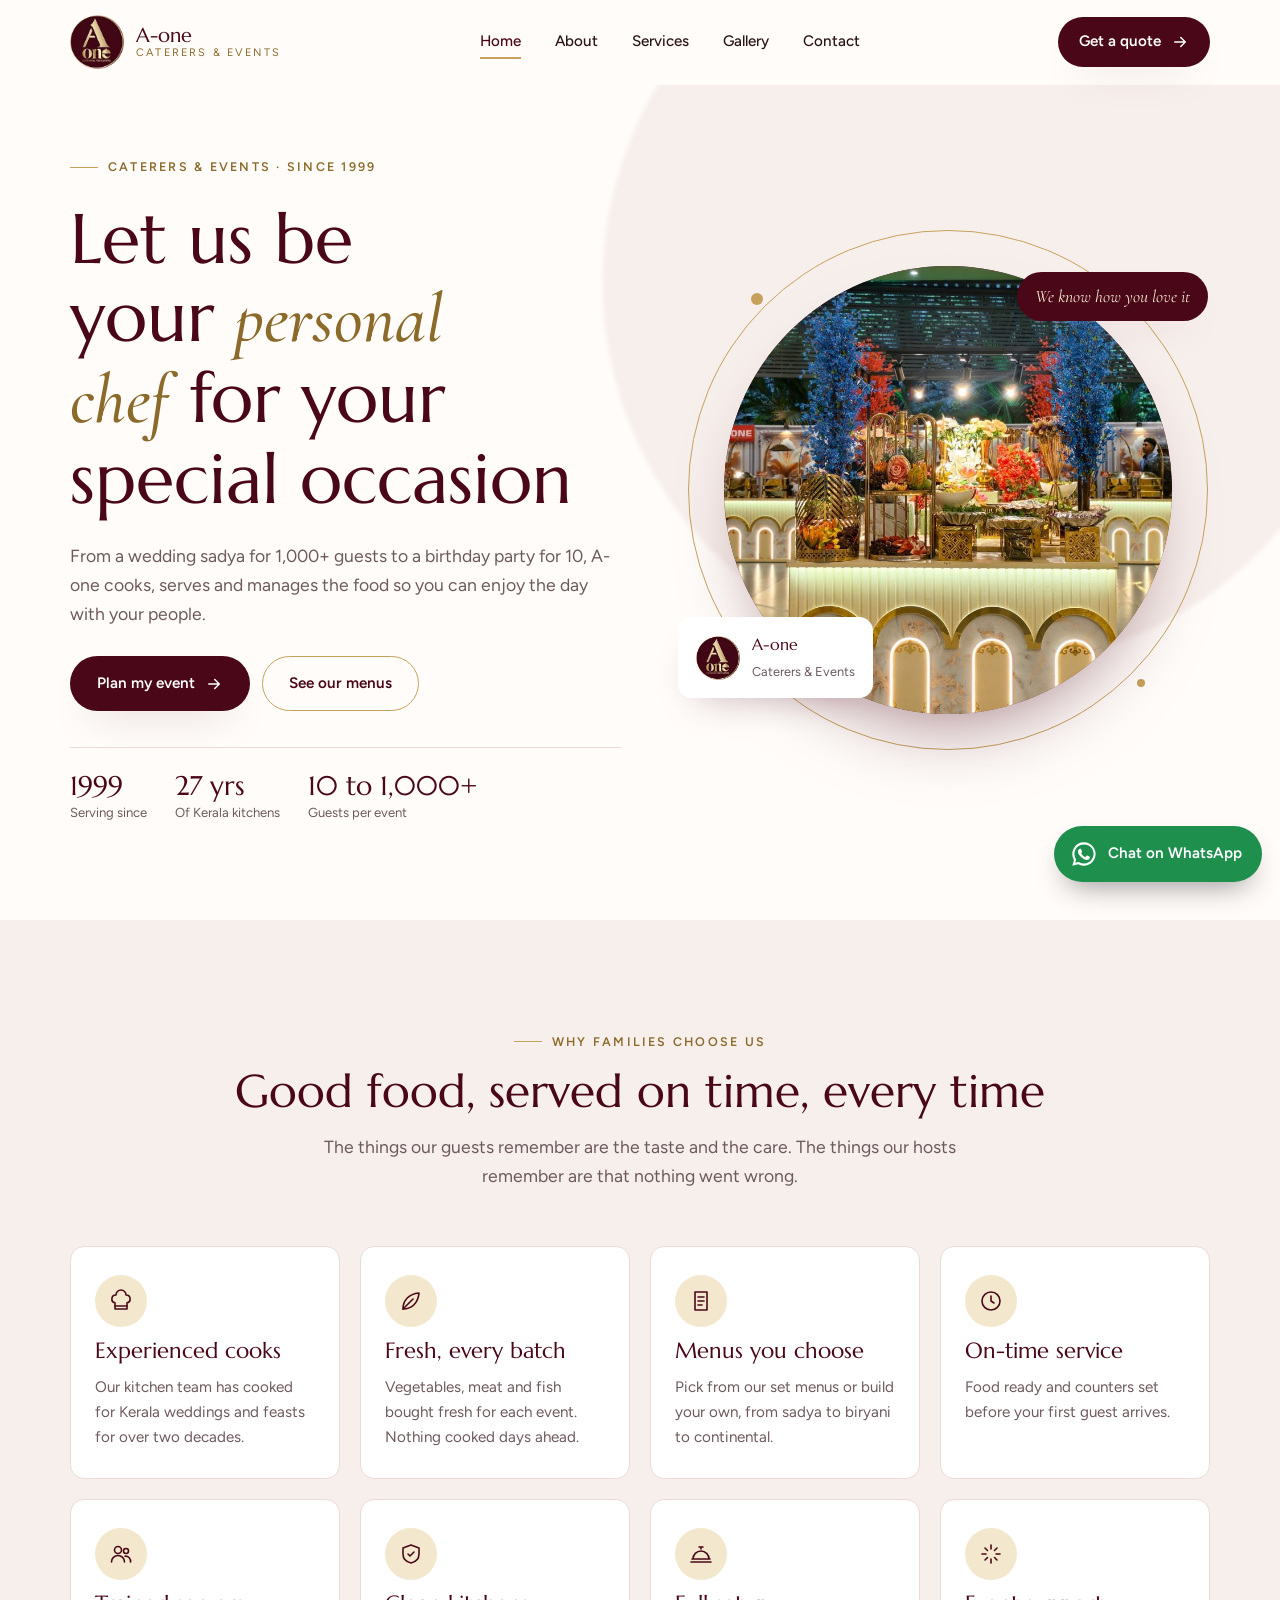
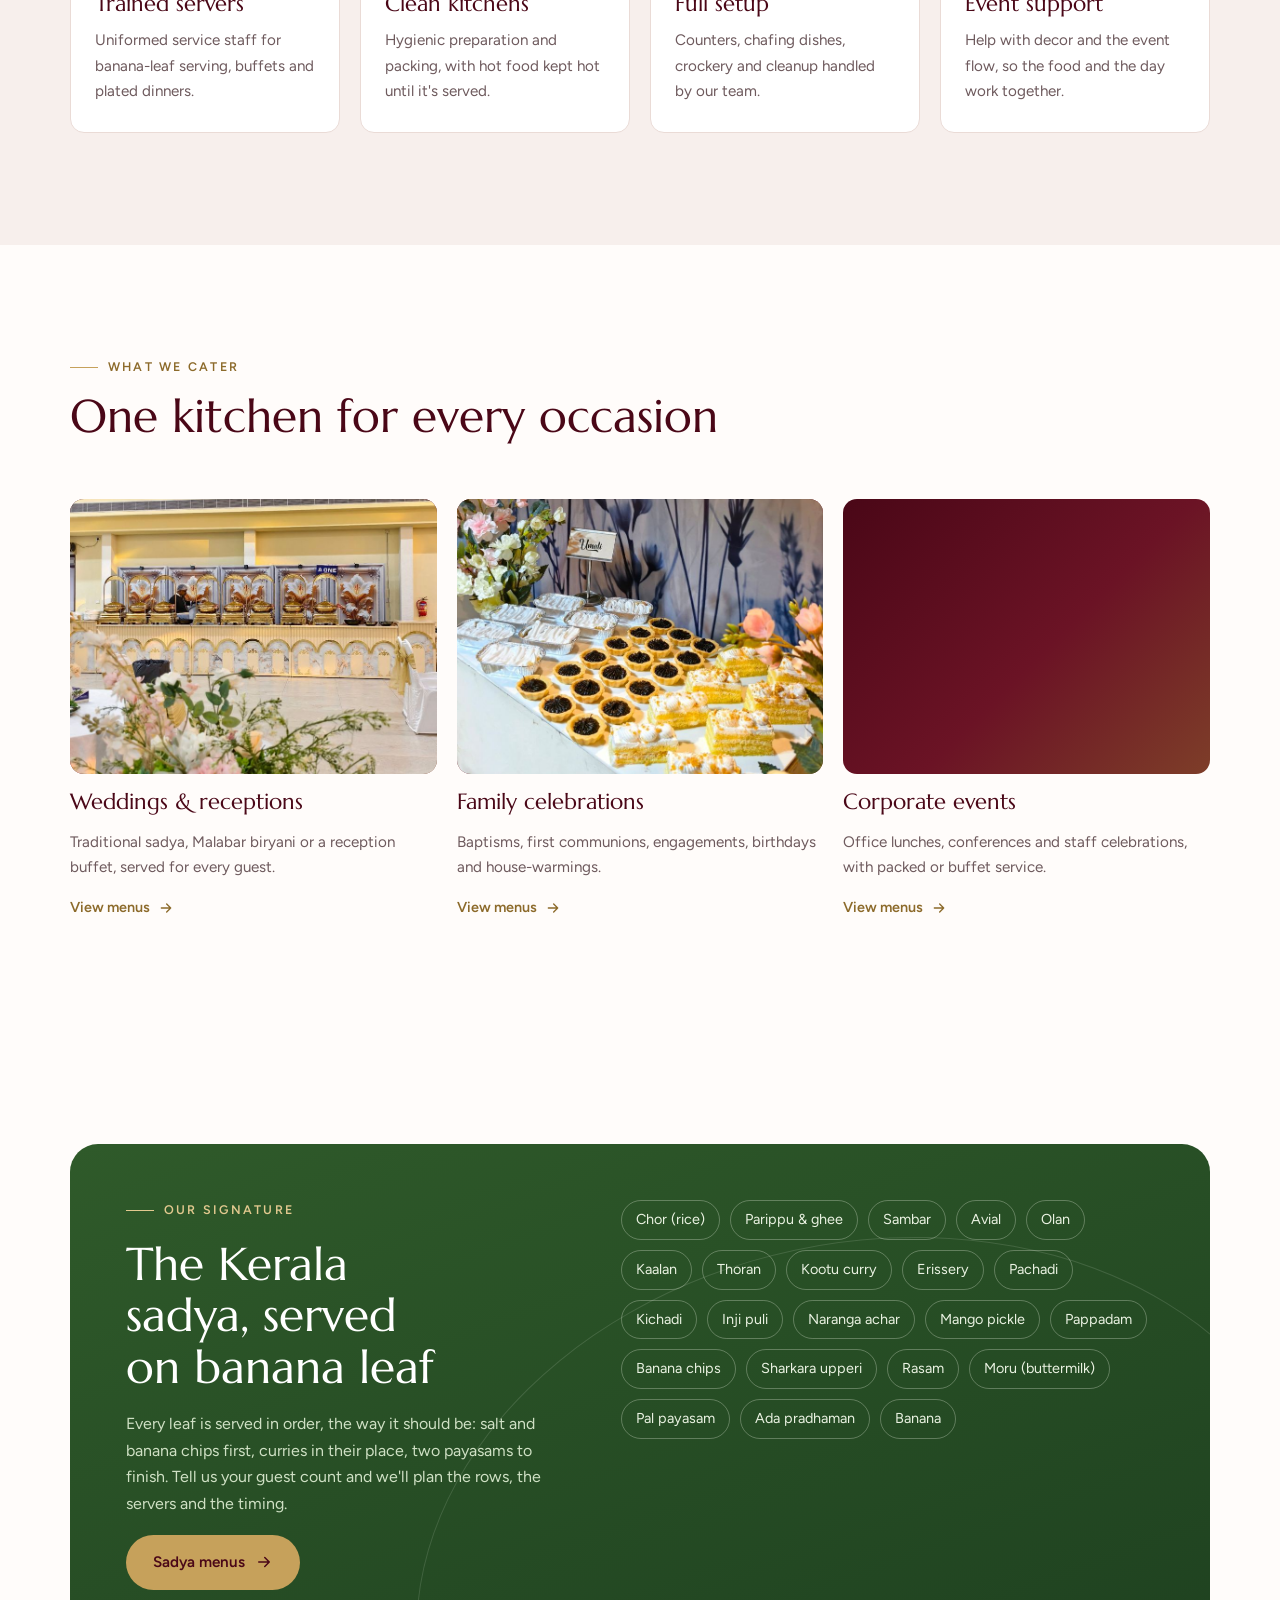
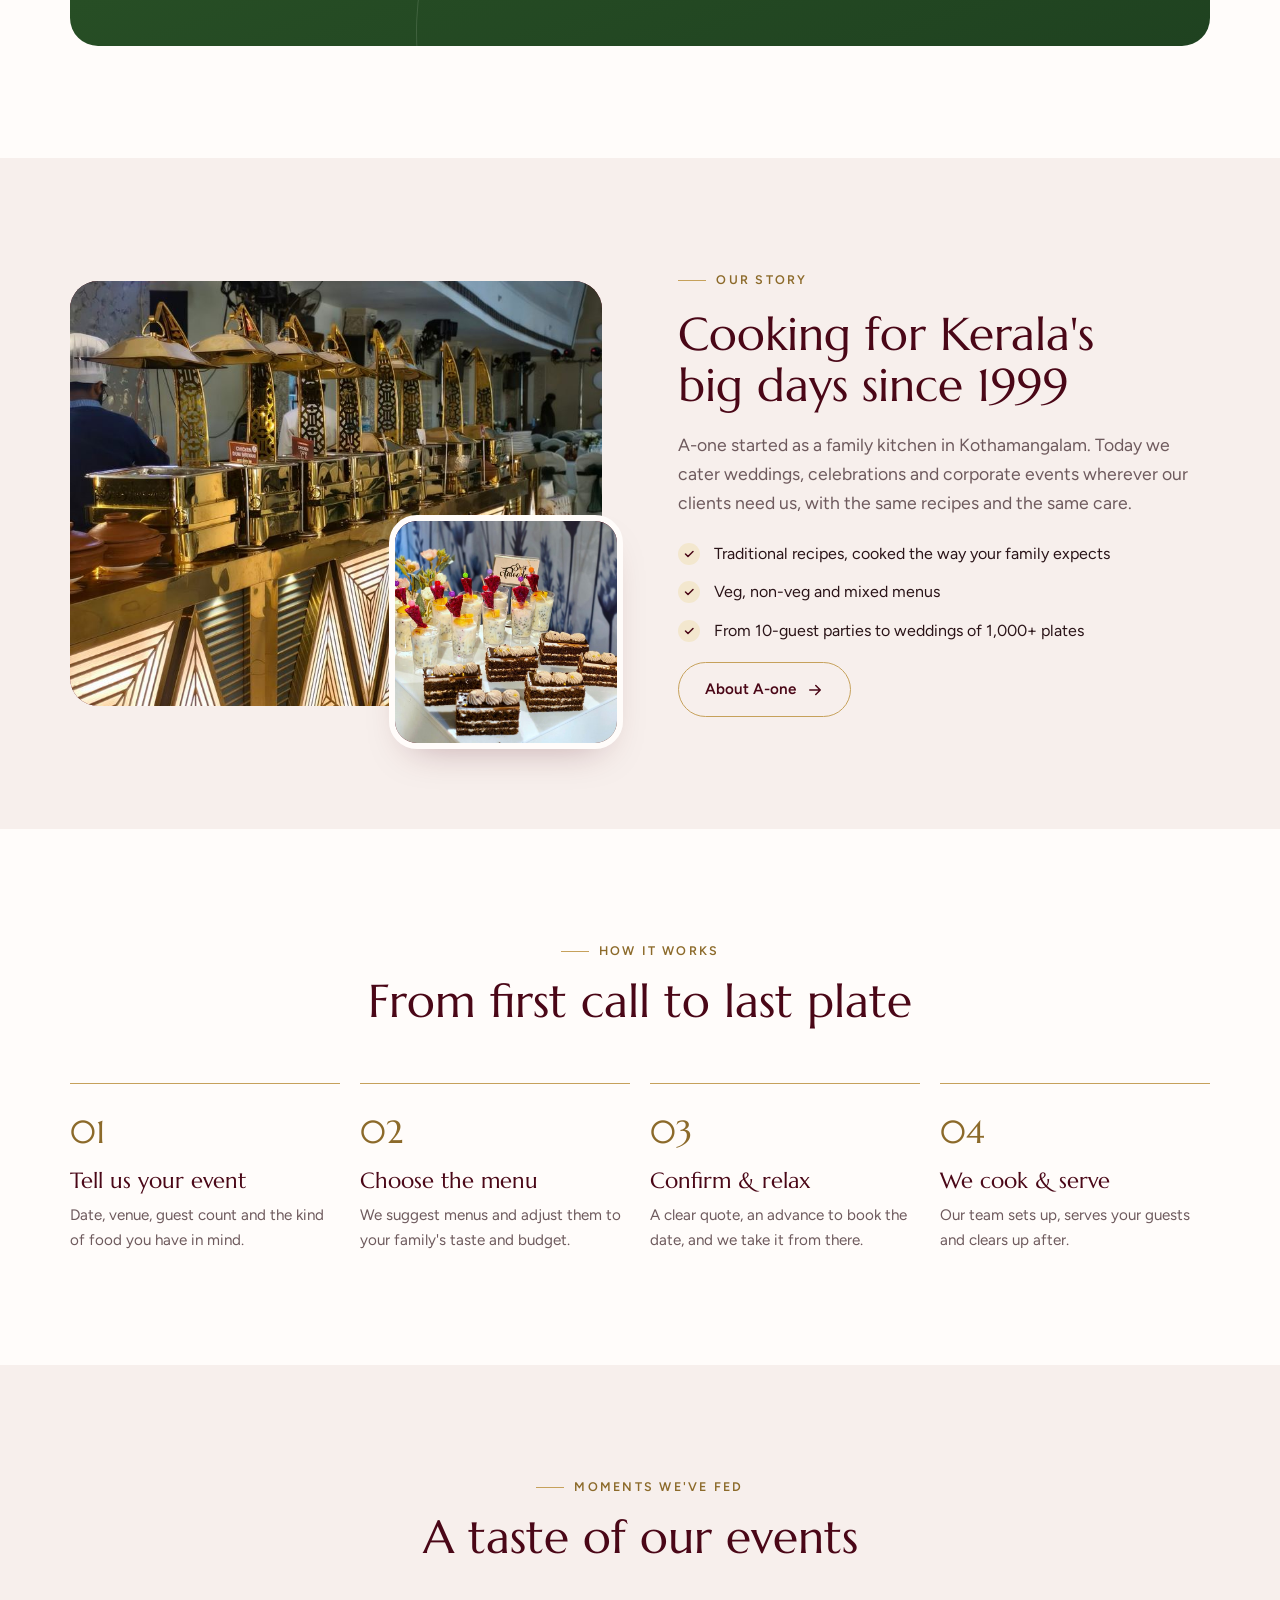
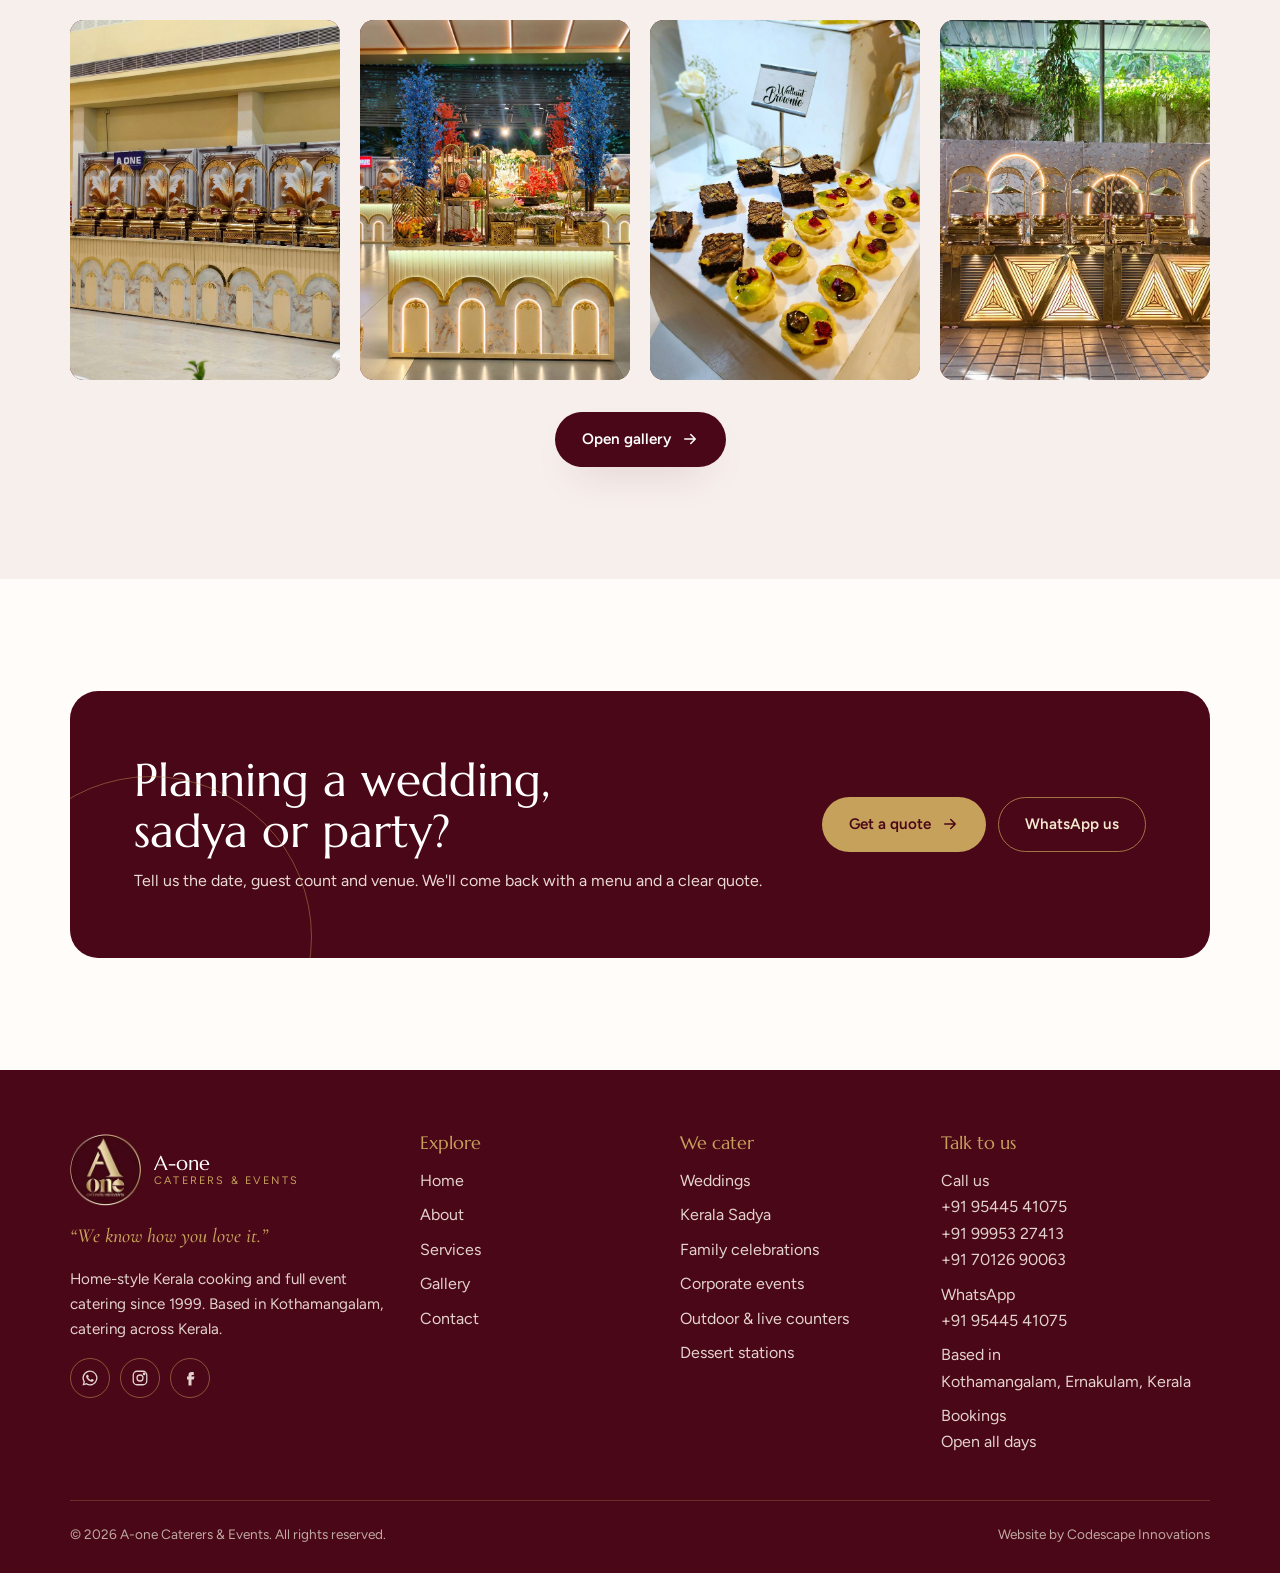
==== commit 614d7dea: "Add two more phone numbers and labelled WhatsApp chat button Co-Authored-By: Claude Opus 5.5 <norepl" ====
--- a/index.html
+++ b/index.html
@@ -130,7 +130,7 @@
       <div><h4>Explore</h4><ul><li><a href="index.html">Home</a></li><li><a href="about.html">About</a></li><li><a href="services.html">Services</a></li><li><a href="gallery.html">Gallery</a></li><li><a href="contact.html">Contact</a></li></ul></div>
       <div><h4>We cater</h4><ul><li><a href="services.html#weddings">Weddings</a></li><li><a href="services.html#sadya">Kerala Sadya</a></li><li><a href="services.html#celebrations">Family celebrations</a></li><li><a href="services.html#corporate">Corporate events</a></li><li><a href="services.html#outdoor">Outdoor &amp; live counters</a></li><li><a href="services.html#desserts">Dessert stations</a></li></ul></div>
       <div><h4>Talk to us</h4><ul>
-        <li><span>Call / WhatsApp</span><br><a href="tel:+919544541075">+91 95445 41075</a></li>
+        <li><span>Call us</span><br><a href="tel:+919544541075">+91 95445 41075</a><br><a href="tel:+919995327413">+91 99953 27413</a><br><a href="tel:+917012690063">+91 70126 90063</a></li><li><span>WhatsApp</span><br><a href="https://wa.me/919544541075" target="_blank" rel="noopener">+91 95445 41075</a></li>
         <li><span>Based in</span><br>Kothamangalam, Ernakulam, Kerala</li>
         <li><span>Bookings</span><br>Open all days</li>
       </ul></div>
@@ -138,7 +138,7 @@
     <div class="copy"><span>© <span data-year>2026</span> A-one Caterers &amp; Events. All rights reserved.</span><span>Website by Codescape Innovations</span></div>
   </div>
 </footer>
-<a class="wa" href="https://wa.me/919544541075" target="_blank" rel="noopener" aria-label="Chat on WhatsApp"><svg viewBox="0 0 24 24" fill="currentColor"><path d="M12 2a10 10 0 0 0-8.6 15.1L2 22l5-1.3A10 10 0 1 0 12 2Zm0 18.2a8.2 8.2 0 0 1-4.2-1.2l-.3-.2-3 .8.8-2.9-.2-.3A8.2 8.2 0 1 1 12 20.2Zm4.5-6.1c-.2-.1-1.5-.7-1.7-.8s-.4-.1-.6.1-.7.8-.8 1-.3.2-.5.1a6.7 6.7 0 0 1-3.3-2.9c-.3-.4.2-.4.7-1.4a.5.5 0 0 0 0-.4l-.8-1.8c-.2-.5-.4-.4-.6-.4h-.5a.9.9 0 0 0-.7.3 2.8 2.8 0 0 0-.9 2.1 4.9 4.9 0 0 0 1 2.6 11.2 11.2 0 0 0 4.3 3.8c1.6.7 2.2.7 3 .6a2.6 2.6 0 0 0 1.7-1.2 2.1 2.1 0 0 0 .1-1.2c0-.2-.2-.3-.4-.4Z"/></svg></a>
+<a class="wa" href="https://wa.me/919544541075?text=Hi%20A-one%20Caterers%2C%20I%27d%20like%20to%20know%20more%20about%20your%20catering." target="_blank" rel="noopener" aria-label="Chat on WhatsApp"><svg viewBox="0 0 24 24" fill="currentColor"><path d="M12 2a10 10 0 0 0-8.6 15.1L2 22l5-1.3A10 10 0 1 0 12 2Zm0 18.2a8.2 8.2 0 0 1-4.2-1.2l-.3-.2-3 .8.8-2.9-.2-.3A8.2 8.2 0 1 1 12 20.2Zm4.5-6.1c-.2-.1-1.5-.7-1.7-.8s-.4-.1-.6.1-.7.8-.8 1-.3.2-.5.1a6.7 6.7 0 0 1-3.3-2.9c-.3-.4.2-.4.7-1.4a.5.5 0 0 0 0-.4l-.8-1.8c-.2-.5-.4-.4-.6-.4h-.5a.9.9 0 0 0-.7.3 2.8 2.8 0 0 0-.9 2.1 4.9 4.9 0 0 0 1 2.6 11.2 11.2 0 0 0 4.3 3.8c1.6.7 2.2.7 3 .6a2.6 2.6 0 0 0 1.7-1.2 2.1 2.1 0 0 0 .1-1.2c0-.2-.2-.3-.4-.4Z"/></svg><span>Chat on WhatsApp</span></a>
 <script src="assets/js/main.js"></script>
 </body>
 </html>
--- a/assets/css/style.css
+++ b/assets/css/style.css
@@ -312,3 +312,12 @@
 
 .masonry .media.port{aspect-ratio:9/16}
 .split .media img,.card .media img{object-position:50% 60%}
+
+/* Floating WhatsApp: labelled pill on wider screens, gentle pulse */
+.wa{width:auto;min-width:56px;padding:0 16px;gap:10px;display:flex;align-items:center;justify-content:center;border-radius:999px;text-decoration:none;font-weight:600;font-size:.95rem}
+.wa span{display:none}
+@media (min-width:700px){.wa{padding:0 20px 0 16px}.wa span{display:inline}}
+.wa::before{content:"";position:absolute;inset:0;border-radius:inherit;box-shadow:0 0 0 0 rgba(31,143,78,.55);animation:waPulse 2.6s ease-out infinite}
+@keyframes waPulse{0%{box-shadow:0 0 0 0 rgba(31,143,78,.5)}70%{box-shadow:0 0 0 16px rgba(31,143,78,0)}100%{box-shadow:0 0 0 0 rgba(31,143,78,0)}}
+.info-item .phones{display:grid;gap:2px}
+.info-item .phones a{user-select:all}
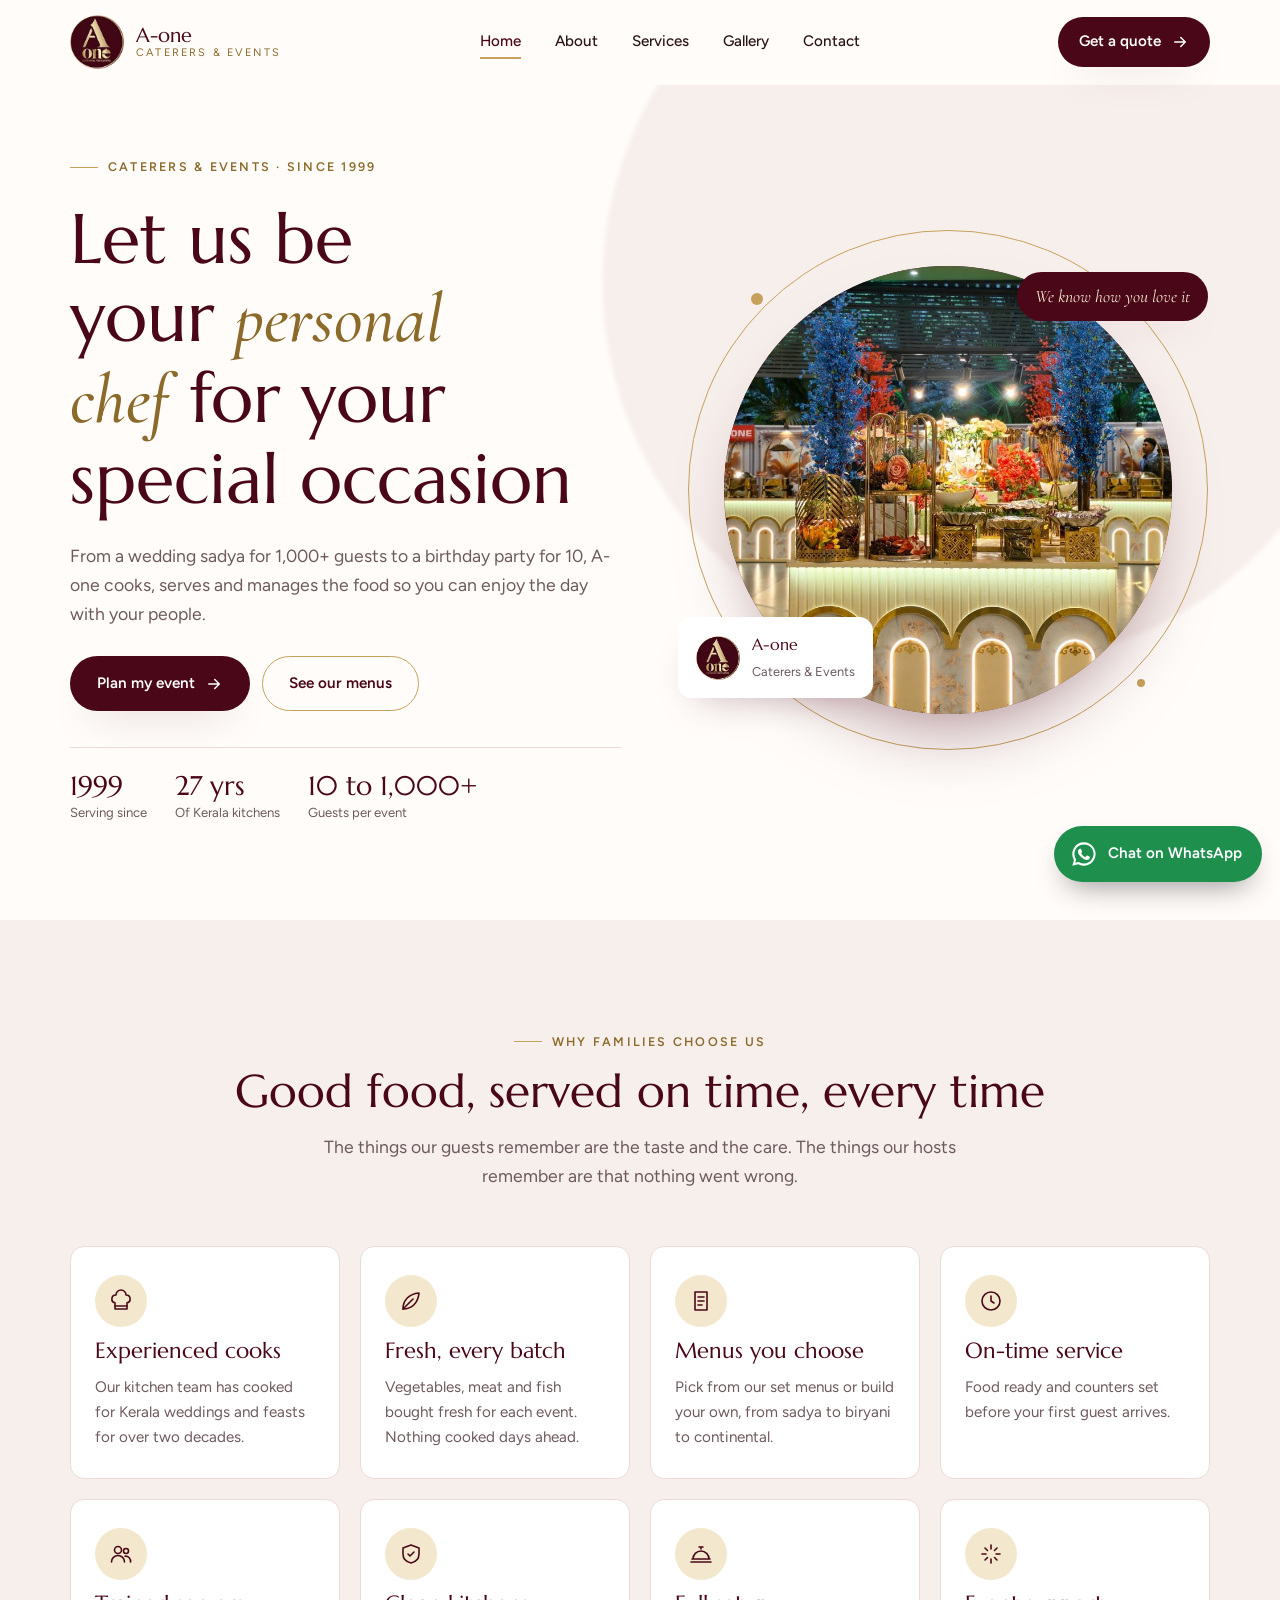
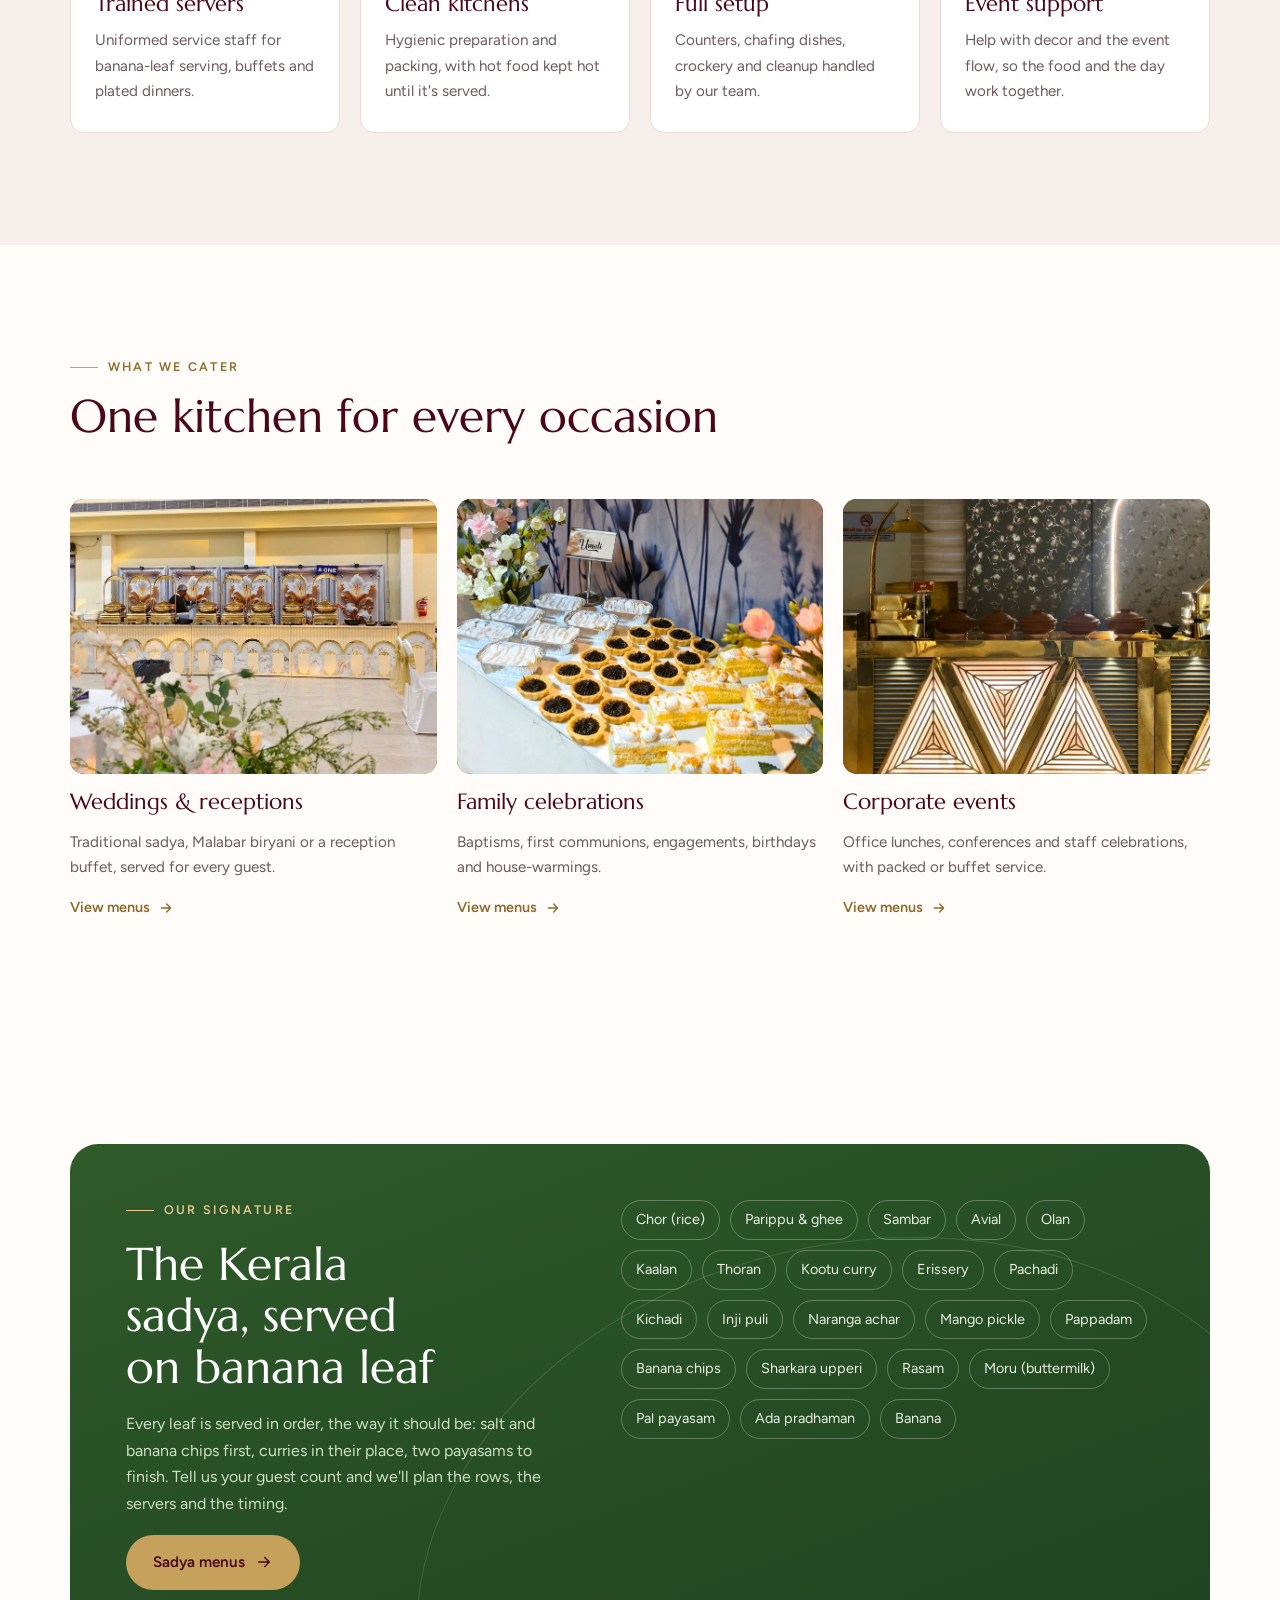
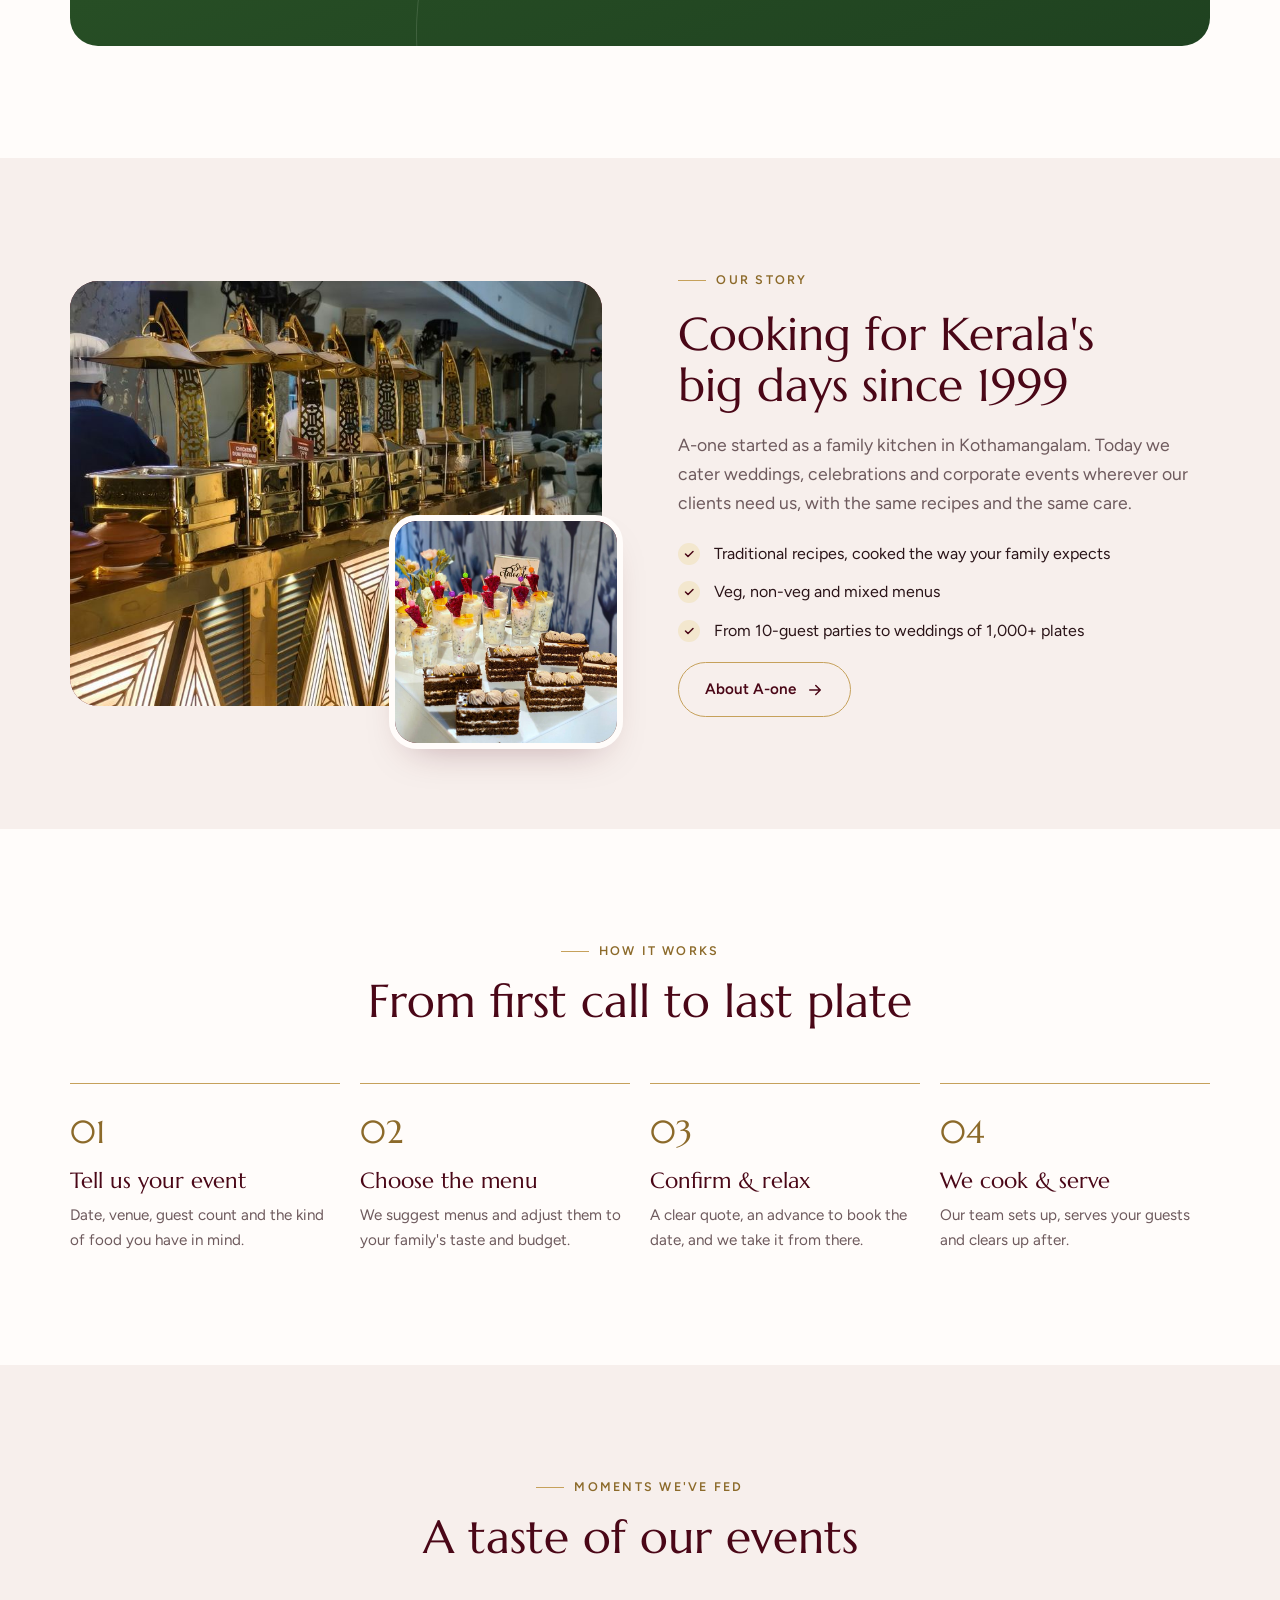
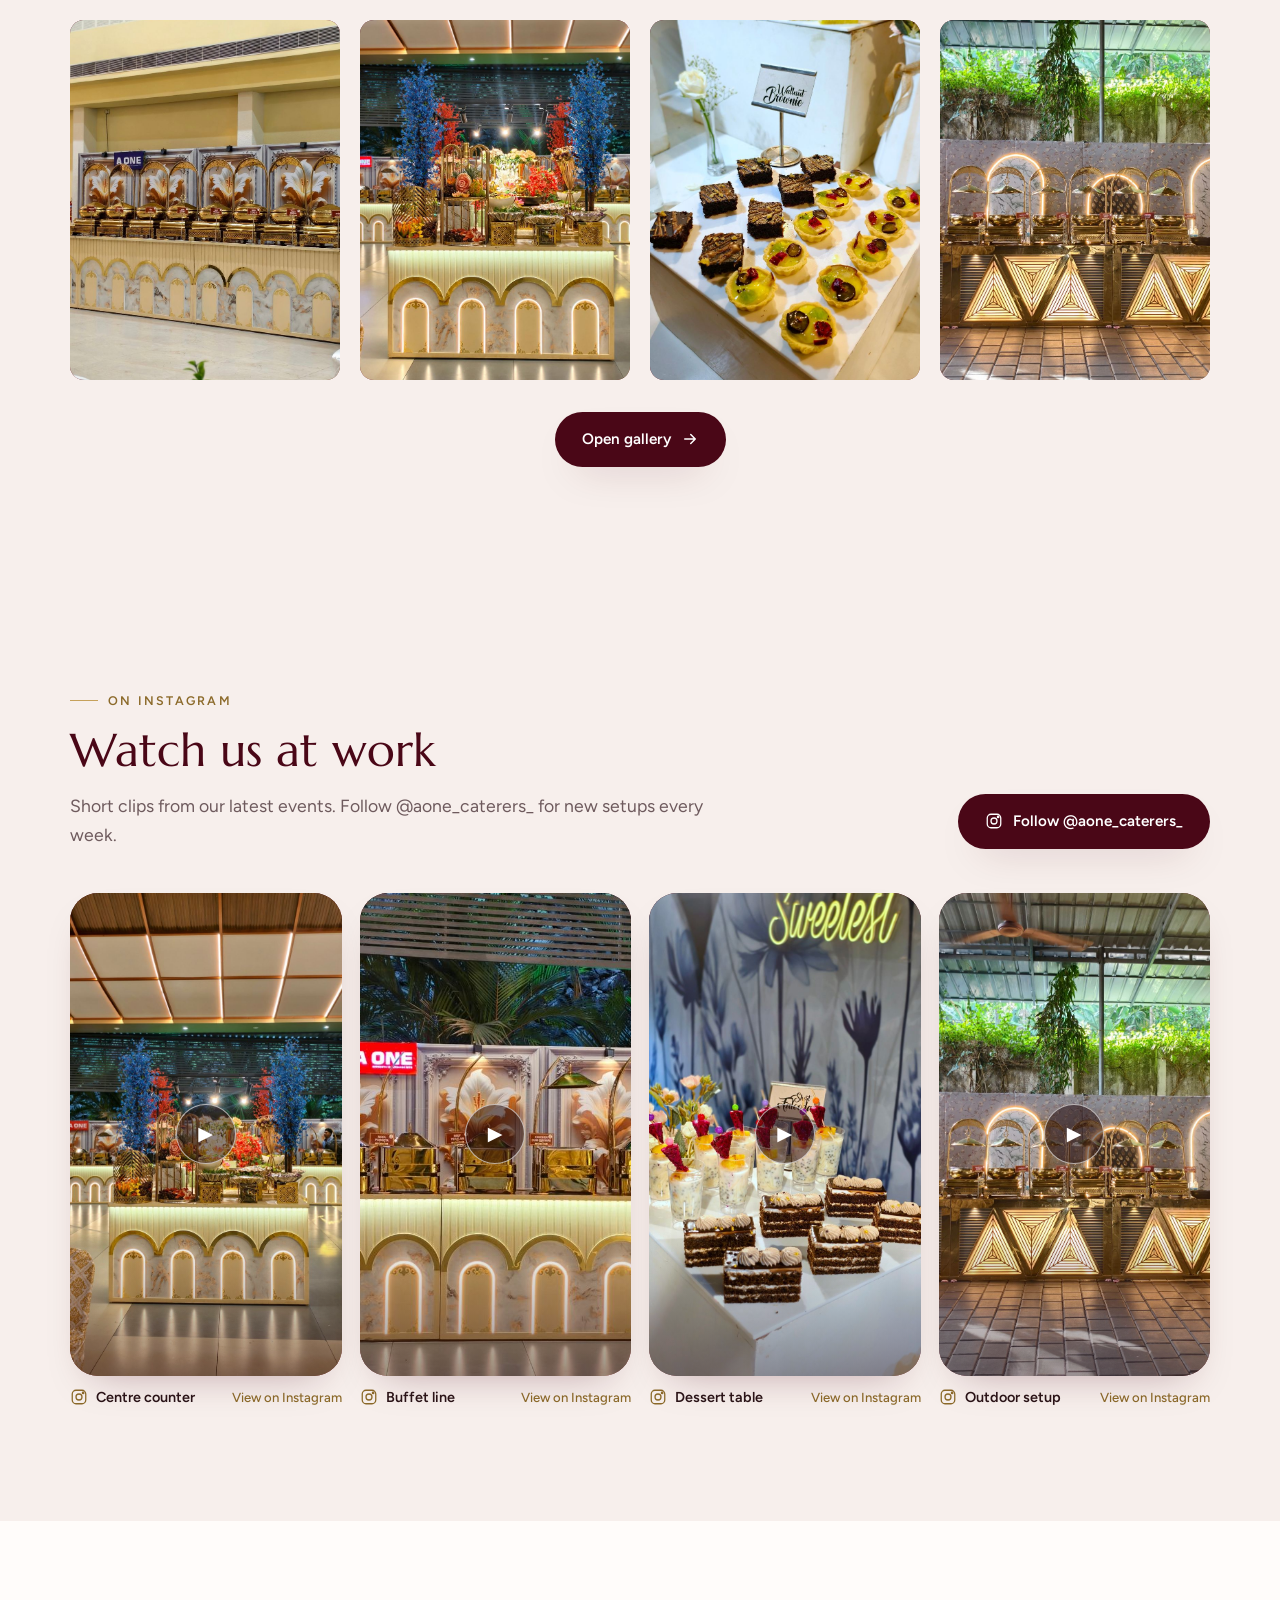
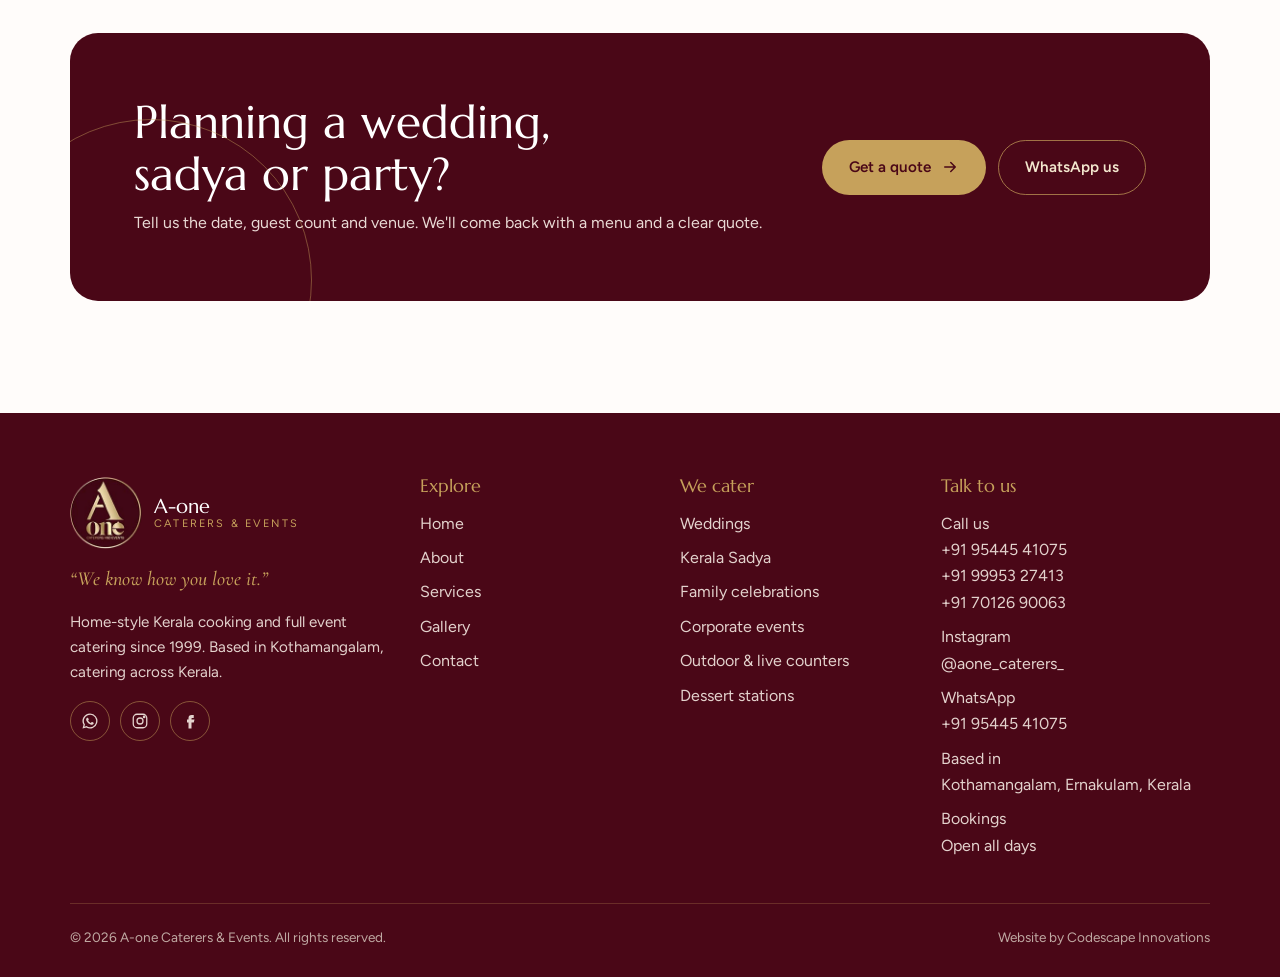
==== commit 8e5c1a09: "Add Instagram profile links and autoplaying reels section Co-Authored-By: Claude Opus 5.5 <noreply@a" ====
--- a/index.html
+++ b/index.html
@@ -107,6 +107,13 @@
   </div>
   <div style="text-align:center;margin-top:32px"><a class="btn btn-primary" href="gallery.html">Open gallery <svg viewBox="0 0 24 24" fill="none" stroke="currentColor" stroke-width="2" stroke-linecap="round" stroke-linejoin="round"><path d="M5 12h14M13 6l6 6-6 6"/></svg></a></div>
 </div></section>
+<section class="section band reels-band"><div class="wrap">
+  <div class="reels-head">
+    <div class="head"><span class="eyebrow">On Instagram</span><h2>Watch us at work</h2><p class="lead">Short clips from our latest events. Follow @aone_caterers_ for new setups every week.</p></div>
+    <a class="btn btn-primary ig-btn" href="https://www.instagram.com/aone_caterers_/" target="_blank" rel="noopener"><svg viewBox="0 0 24 24" fill="none" stroke="currentColor" stroke-width="1.7"><rect x="3" y="3" width="18" height="18" rx="5"/><circle cx="12" cy="12" r="4"/><circle cx="17.5" cy="6.5" r="1" fill="currentColor"/></svg> Follow @aone_caterers_</a>
+  </div>
+  <div class="reels"><div class="reel no-video" data-reveal="0"><a class="reel-frame" href="https://www.instagram.com/aone_caterers_/" target="_blank" rel="noopener" aria-label="Watch Centre counter on Instagram"><img src="assets/img/events/centre-counter-fruit-carving.jpg" alt="Centre counter" loading="lazy" decoding="async"><span class="reel-play static" aria-hidden="true">▶</span></a><a class="reel-foot" href="https://www.instagram.com/aone_caterers_/" target="_blank" rel="noopener"><svg viewBox="0 0 24 24" fill="none" stroke="currentColor" stroke-width="1.7"><rect x="3" y="3" width="18" height="18" rx="5"/><circle cx="12" cy="12" r="4"/><circle cx="17.5" cy="6.5" r="1" fill="currentColor"/></svg><span>Centre counter</span><em>View on Instagram</em></a></div><div class="reel no-video" data-reveal="80"><a class="reel-frame" href="https://www.instagram.com/aone_caterers_/" target="_blank" rel="noopener" aria-label="Watch Buffet line on Instagram"><img src="assets/img/events/buffet-line-wide.jpg" alt="Buffet line" loading="lazy" decoding="async"><span class="reel-play static" aria-hidden="true">▶</span></a><a class="reel-foot" href="https://www.instagram.com/aone_caterers_/" target="_blank" rel="noopener"><svg viewBox="0 0 24 24" fill="none" stroke="currentColor" stroke-width="1.7"><rect x="3" y="3" width="18" height="18" rx="5"/><circle cx="12" cy="12" r="4"/><circle cx="17.5" cy="6.5" r="1" fill="currentColor"/></svg><span>Buffet line</span><em>View on Instagram</em></a></div><div class="reel no-video" data-reveal="160"><a class="reel-frame" href="https://www.instagram.com/aone_caterers_/" target="_blank" rel="noopener" aria-label="Watch Dessert table on Instagram"><img src="assets/img/events/dessert-falooda-cake.jpg" alt="Dessert table" loading="lazy" decoding="async"><span class="reel-play static" aria-hidden="true">▶</span></a><a class="reel-foot" href="https://www.instagram.com/aone_caterers_/" target="_blank" rel="noopener"><svg viewBox="0 0 24 24" fill="none" stroke="currentColor" stroke-width="1.7"><rect x="3" y="3" width="18" height="18" rx="5"/><circle cx="12" cy="12" r="4"/><circle cx="17.5" cy="6.5" r="1" fill="currentColor"/></svg><span>Dessert table</span><em>View on Instagram</em></a></div><div class="reel no-video" data-reveal="240"><a class="reel-frame" href="https://www.instagram.com/aone_caterers_/" target="_blank" rel="noopener" aria-label="Watch Outdoor setup on Instagram"><img src="assets/img/events/outdoor-buffet-arches.jpg" alt="Outdoor setup" loading="lazy" decoding="async"><span class="reel-play static" aria-hidden="true">▶</span></a><a class="reel-foot" href="https://www.instagram.com/aone_caterers_/" target="_blank" rel="noopener"><svg viewBox="0 0 24 24" fill="none" stroke="currentColor" stroke-width="1.7"><rect x="3" y="3" width="18" height="18" rx="5"/><circle cx="12" cy="12" r="4"/><circle cx="17.5" cy="6.5" r="1" fill="currentColor"/></svg><span>Outdoor setup</span><em>View on Instagram</em></a></div></div>
+</div></section>
 <section class="section"><div class="wrap">
   <div class="cta" data-reveal>
     <div><h2>Planning a wedding, sadya or party?</h2><p>Tell us the date, guest count and venue. We'll come back with a menu and a clear quote.</p></div>
@@ -123,14 +130,14 @@
         <p>Home-style Kerala cooking and full event catering since 1999. Based in Kothamangalam, catering across Kerala.</p>
         <div class="social">
           <a href="https://wa.me/919544541075" target="_blank" rel="noopener" aria-label="WhatsApp"><svg viewBox="0 0 24 24" fill="currentColor"><path d="M12 2a10 10 0 0 0-8.6 15.1L2 22l5-1.3A10 10 0 1 0 12 2Zm0 18.2a8.2 8.2 0 0 1-4.2-1.2l-.3-.2-3 .8.8-2.9-.2-.3A8.2 8.2 0 1 1 12 20.2Zm4.5-6.1c-.2-.1-1.5-.7-1.7-.8s-.4-.1-.6.1-.7.8-.8 1-.3.2-.5.1a6.7 6.7 0 0 1-3.3-2.9c-.3-.4.2-.4.7-1.4a.5.5 0 0 0 0-.4l-.8-1.8c-.2-.5-.4-.4-.6-.4h-.5a.9.9 0 0 0-.7.3 2.8 2.8 0 0 0-.9 2.1 4.9 4.9 0 0 0 1 2.6 11.2 11.2 0 0 0 4.3 3.8c1.6.7 2.2.7 3 .6a2.6 2.6 0 0 0 1.7-1.2 2.1 2.1 0 0 0 .1-1.2c0-.2-.2-.3-.4-.4Z"/></svg></a>
-          <a href="#" aria-label="Instagram"><svg viewBox="0 0 24 24" fill="none" stroke="currentColor" stroke-width="1.7"><rect x="3" y="3" width="18" height="18" rx="5"/><circle cx="12" cy="12" r="4"/><circle cx="17.5" cy="6.5" r="1" fill="currentColor"/></svg></a>
+          <a href="https://www.instagram.com/aone_caterers_/" target="_blank" rel="noopener" aria-label="Instagram @aone_caterers_"><svg viewBox="0 0 24 24" fill="none" stroke="currentColor" stroke-width="1.7"><rect x="3" y="3" width="18" height="18" rx="5"/><circle cx="12" cy="12" r="4"/><circle cx="17.5" cy="6.5" r="1" fill="currentColor"/></svg></a>
           <a href="#" aria-label="Facebook"><svg viewBox="0 0 24 24" fill="currentColor"><path d="M14 8h3V4h-3a4 4 0 0 0-4 4v2H8v4h2v8h4v-8h3l1-4h-4V8.5a.5.5 0 0 1 .5-.5Z"/></svg></a>
         </div>
       </div>
       <div><h4>Explore</h4><ul><li><a href="index.html">Home</a></li><li><a href="about.html">About</a></li><li><a href="services.html">Services</a></li><li><a href="gallery.html">Gallery</a></li><li><a href="contact.html">Contact</a></li></ul></div>
       <div><h4>We cater</h4><ul><li><a href="services.html#weddings">Weddings</a></li><li><a href="services.html#sadya">Kerala Sadya</a></li><li><a href="services.html#celebrations">Family celebrations</a></li><li><a href="services.html#corporate">Corporate events</a></li><li><a href="services.html#outdoor">Outdoor &amp; live counters</a></li><li><a href="services.html#desserts">Dessert stations</a></li></ul></div>
       <div><h4>Talk to us</h4><ul>
-        <li><span>Call us</span><br><a href="tel:+919544541075">+91 95445 41075</a><br><a href="tel:+919995327413">+91 99953 27413</a><br><a href="tel:+917012690063">+91 70126 90063</a></li><li><span>WhatsApp</span><br><a href="https://wa.me/919544541075" target="_blank" rel="noopener">+91 95445 41075</a></li>
+        <li><span>Call us</span><br><a href="tel:+919544541075">+91 95445 41075</a><br><a href="tel:+919995327413">+91 99953 27413</a><br><a href="tel:+917012690063">+91 70126 90063</a></li><li><span>Instagram</span><br><a href="https://www.instagram.com/aone_caterers_/" target="_blank" rel="noopener">@aone_caterers_</a></li><li><span>WhatsApp</span><br><a href="https://wa.me/919544541075" target="_blank" rel="noopener">+91 95445 41075</a></li>
         <li><span>Based in</span><br>Kothamangalam, Ernakulam, Kerala</li>
         <li><span>Bookings</span><br>Open all days</li>
       </ul></div>
--- a/assets/css/style.css
+++ b/assets/css/style.css
@@ -321,3 +321,32 @@
 @keyframes waPulse{0%{box-shadow:0 0 0 0 rgba(31,143,78,.5)}70%{box-shadow:0 0 0 16px rgba(31,143,78,0)}100%{box-shadow:0 0 0 0 rgba(31,143,78,0)}}
 .info-item .phones{display:grid;gap:2px}
 .info-item .phones a{user-select:all}
+
+/* Instagram reels */
+.reels-head{display:flex;flex-wrap:wrap;align-items:flex-end;justify-content:space-between;gap:20px;margin-bottom:clamp(28px,4vw,44px)}
+.reels-head .head{margin:0}
+.ig-btn svg{width:18px;height:18px}
+.reels{display:grid;grid-template-columns:repeat(4,1fr);gap:18px}
+@media (max-width:1000px){.reels{grid-template-columns:repeat(2,1fr)}}
+@media (max-width:520px){.reels{display:flex;overflow-x:auto;scroll-snap-type:x mandatory;gap:14px;margin-inline:calc(-1 * max(20px,env(safe-area-inset-left,0px)));padding-inline:max(20px,env(safe-area-inset-left,0px));scrollbar-width:none}.reels::-webkit-scrollbar{display:none}.reel{flex:0 0 72%;scroll-snap-align:center}}
+.reel{display:grid;gap:10px;min-width:0}
+.reel-frame{position:relative;aspect-ratio:9/16;border-radius:var(--r-lg);overflow:hidden;background:linear-gradient(135deg,var(--maroon),var(--maroon-2));box-shadow:var(--shadow);max-width:100%}
+.reel-frame video,.reel-frame img{width:100%;height:100%;object-fit:cover;display:block}
+.reel-frame::after{content:"";position:absolute;inset:auto 0 0;height:30%;background:linear-gradient(transparent,rgba(30,8,12,.45));pointer-events:none}
+.reel-sound{position:absolute;left:12px;bottom:12px;z-index:2;display:inline-flex;align-items:center;gap:8px;border:0;border-radius:999px;padding:8px 14px 8px 10px;background:rgba(30,8,12,.62);color:#fff;font:600 .8rem var(--f-body);cursor:pointer;backdrop-filter:blur(6px);-webkit-backdrop-filter:blur(6px);transition:background .25s}
+.reel-sound:hover{background:var(--maroon)}
+.reel-sound svg{width:18px;height:18px}
+.reel-sound .i-on{display:none}
+.reel-sound[aria-pressed="true"] .i-on{display:block}
+.reel-sound[aria-pressed="true"] .i-off{display:none}
+.reel-sound[aria-pressed="true"] span{display:none}
+.reel-sound[aria-pressed="true"]{padding:8px 10px}
+.reel-play{position:absolute;inset:50% auto auto 50%;translate:-50% -50%;z-index:2;width:60px;height:60px;border-radius:50%;border:1px solid rgba(255,255,255,.6);background:rgba(30,8,12,.5);color:#fff;font-size:1.2rem;display:grid;place-items:center;cursor:pointer;opacity:0;pointer-events:none;transition:opacity .3s}
+.reel.paused .reel-play,.reel-play.static{opacity:1;pointer-events:auto}
+.reel-play.static{pointer-events:none}
+.reel.no-video .reel-frame img{transition:transform .9s var(--ease)}
+.reel.no-video:hover .reel-frame img{transform:scale(1.05)}
+.reel-foot{display:flex;align-items:center;gap:8px;text-decoration:none;color:var(--ink);font-size:.9rem;font-weight:600}
+.reel-foot svg{width:18px;height:18px;color:var(--gold-deep);flex:none}
+.reel-foot em{margin-left:auto;font-style:normal;font-weight:500;color:var(--gold-deep);font-size:.82rem}
+.reel-foot:hover em{text-decoration:underline}
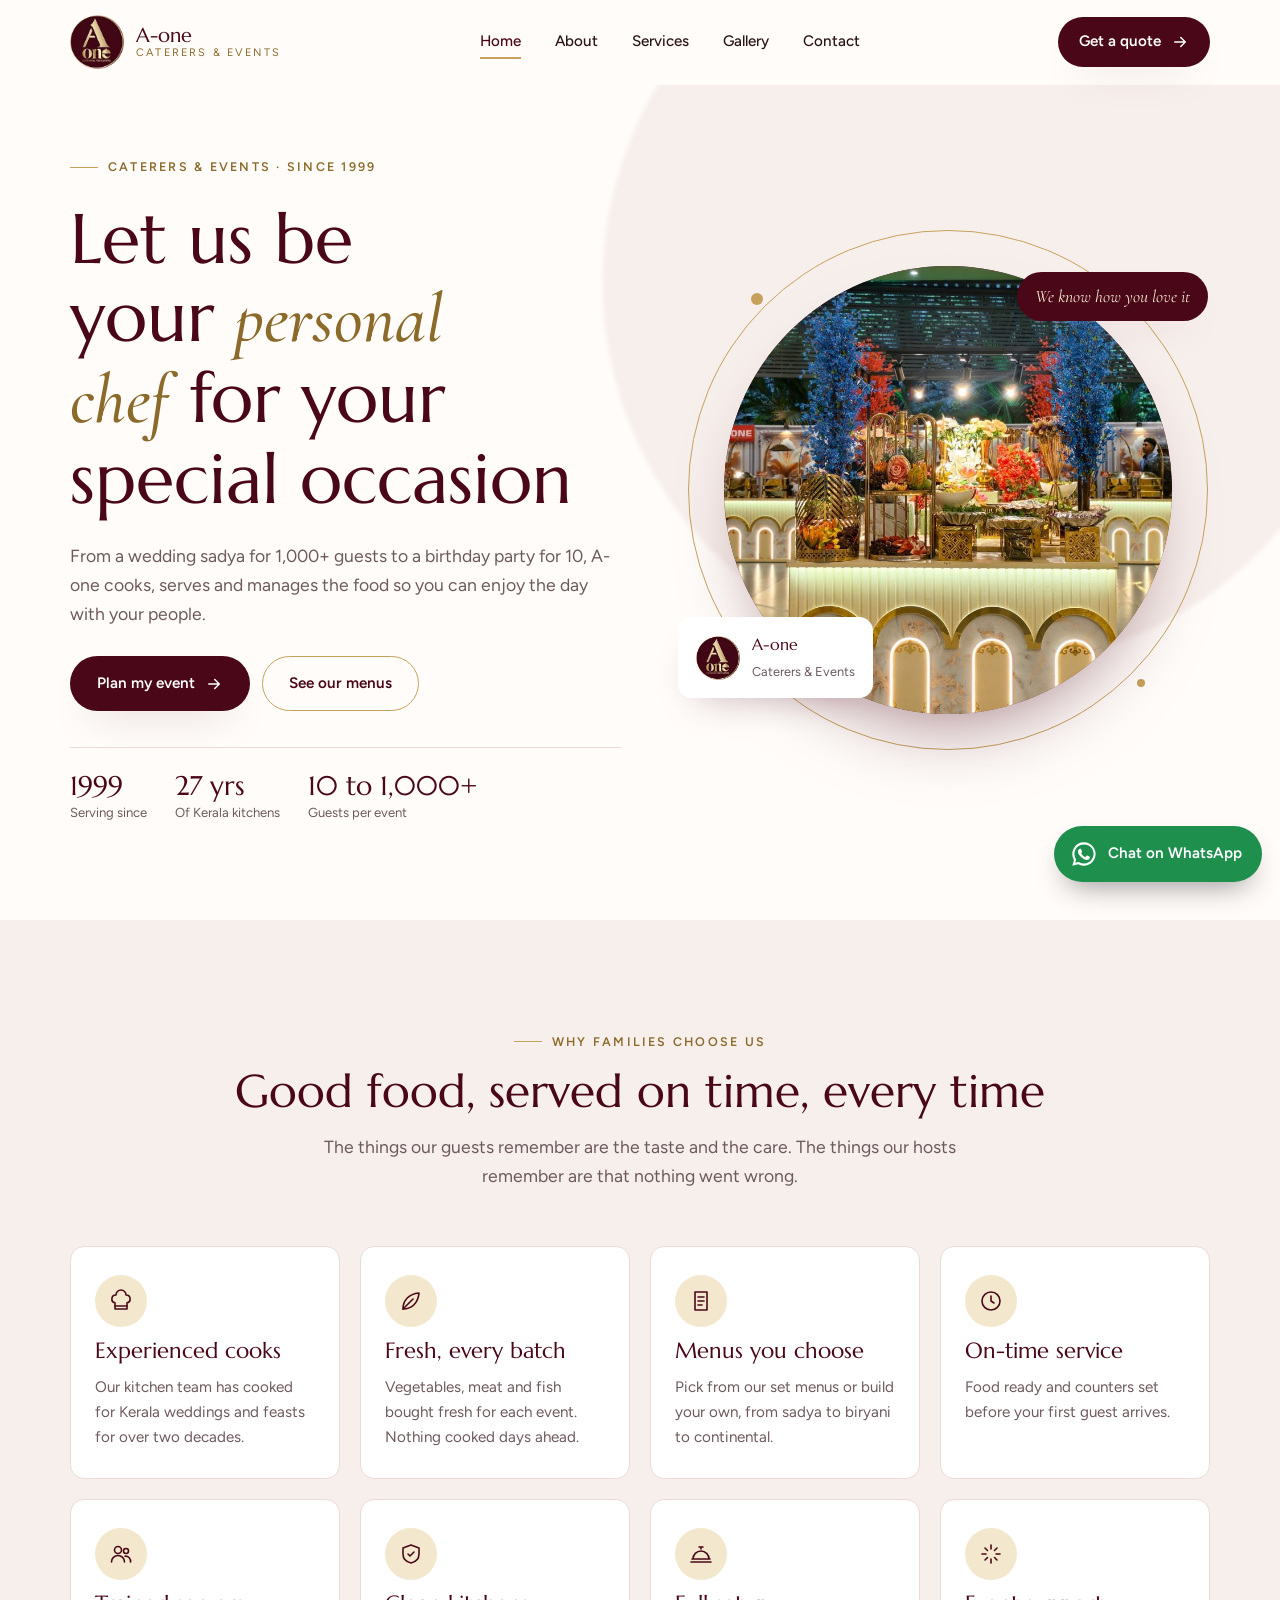
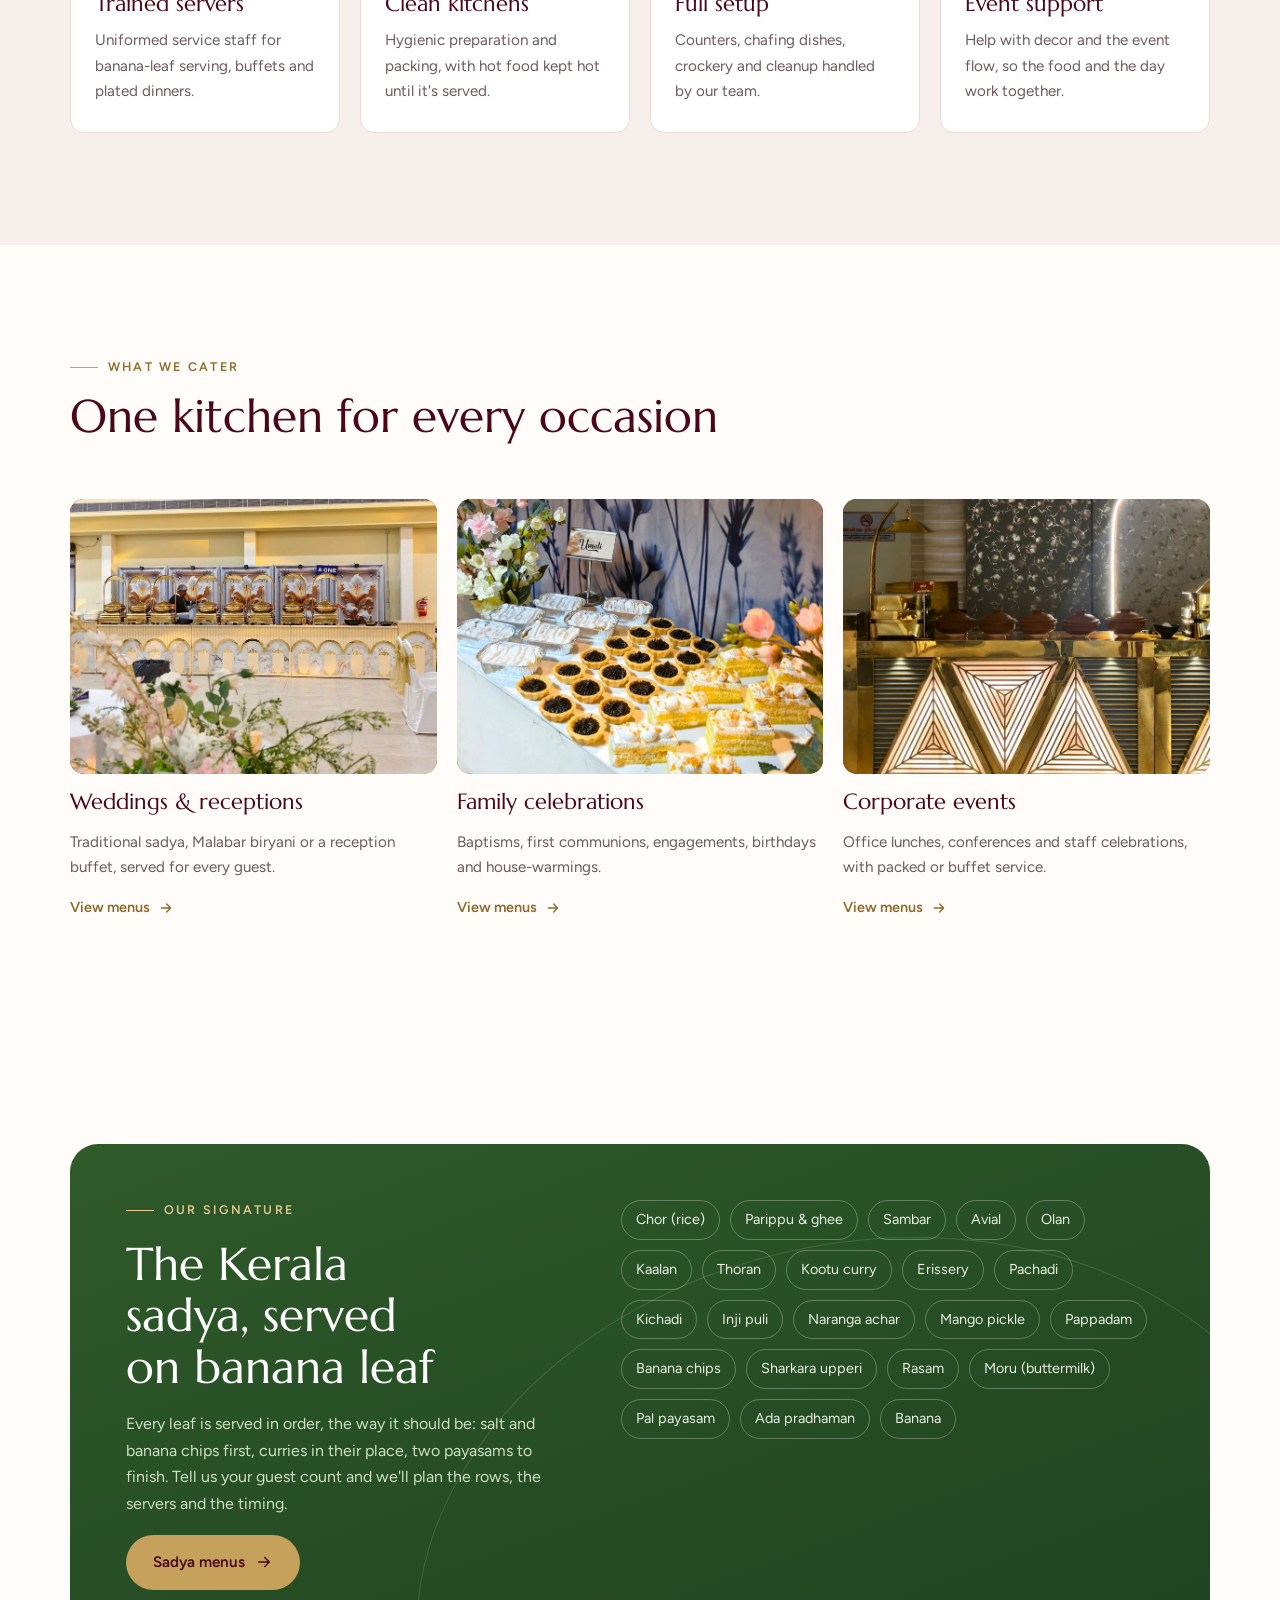
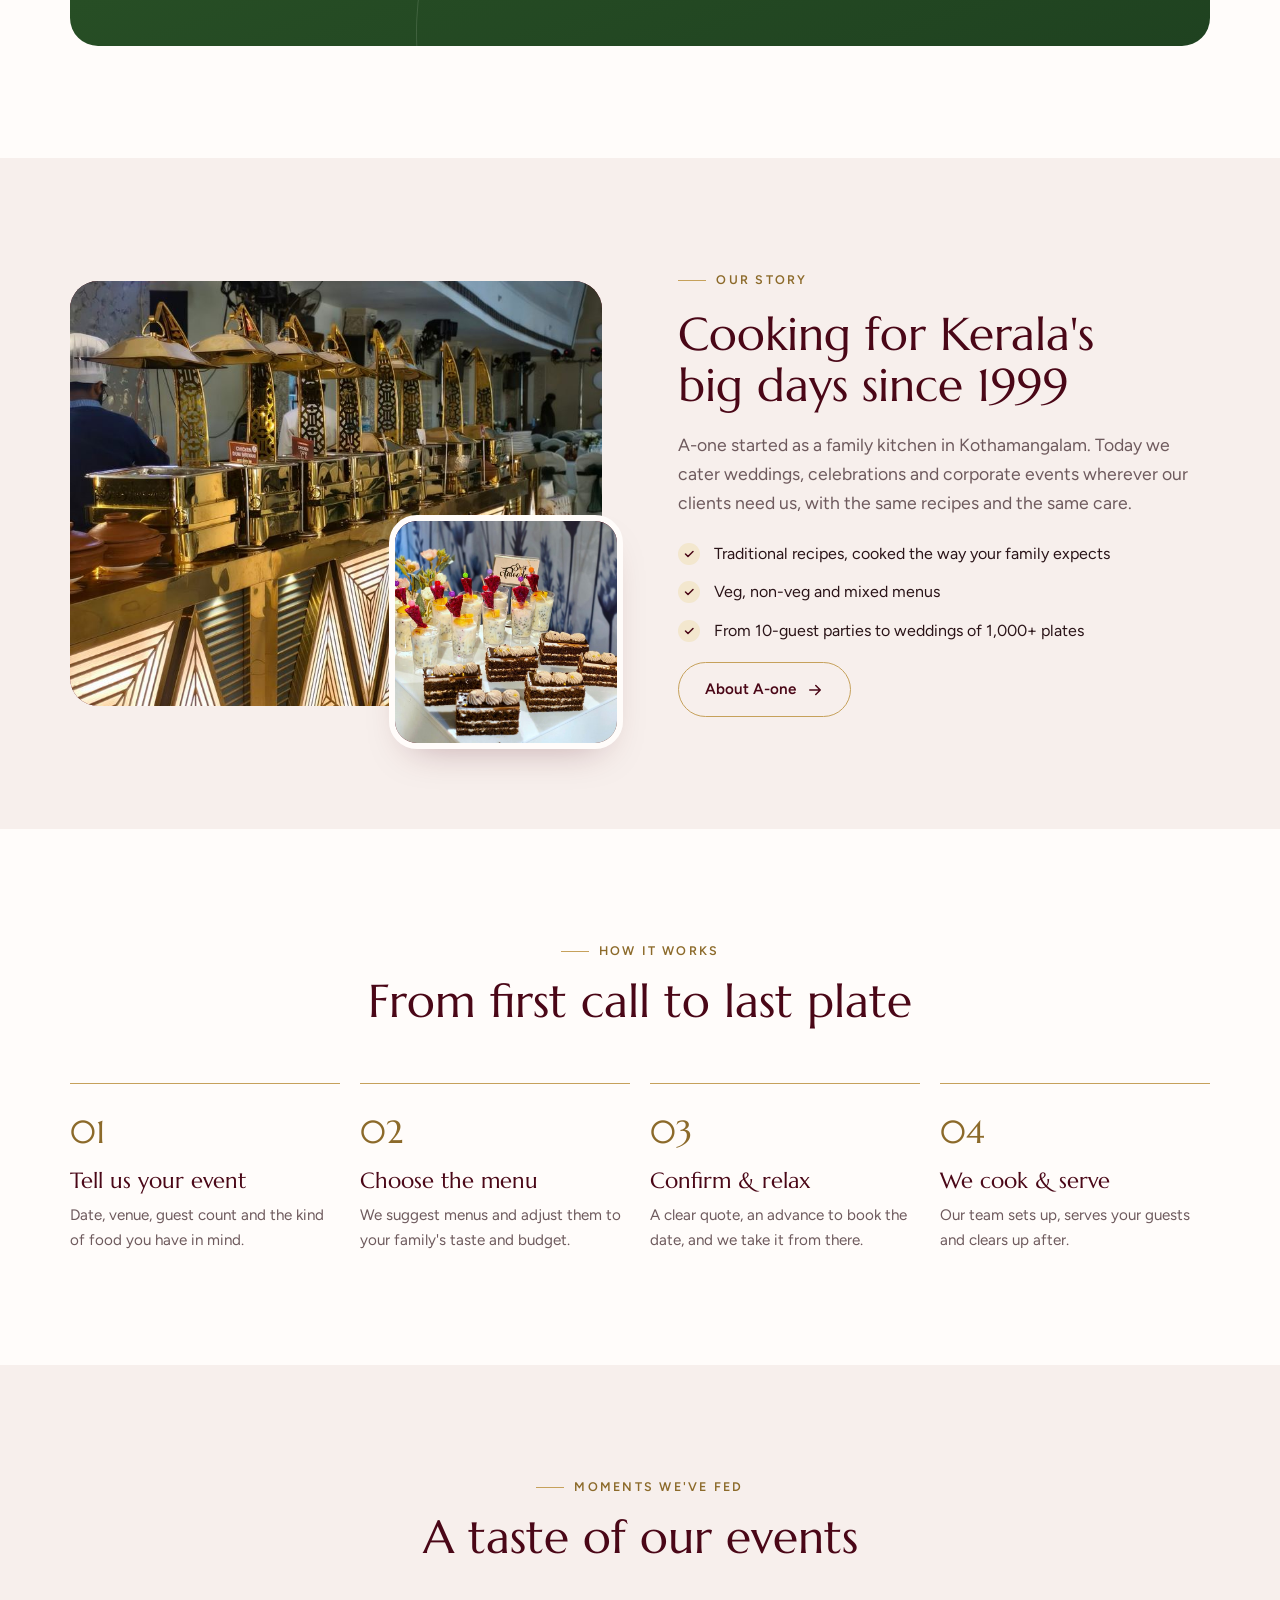
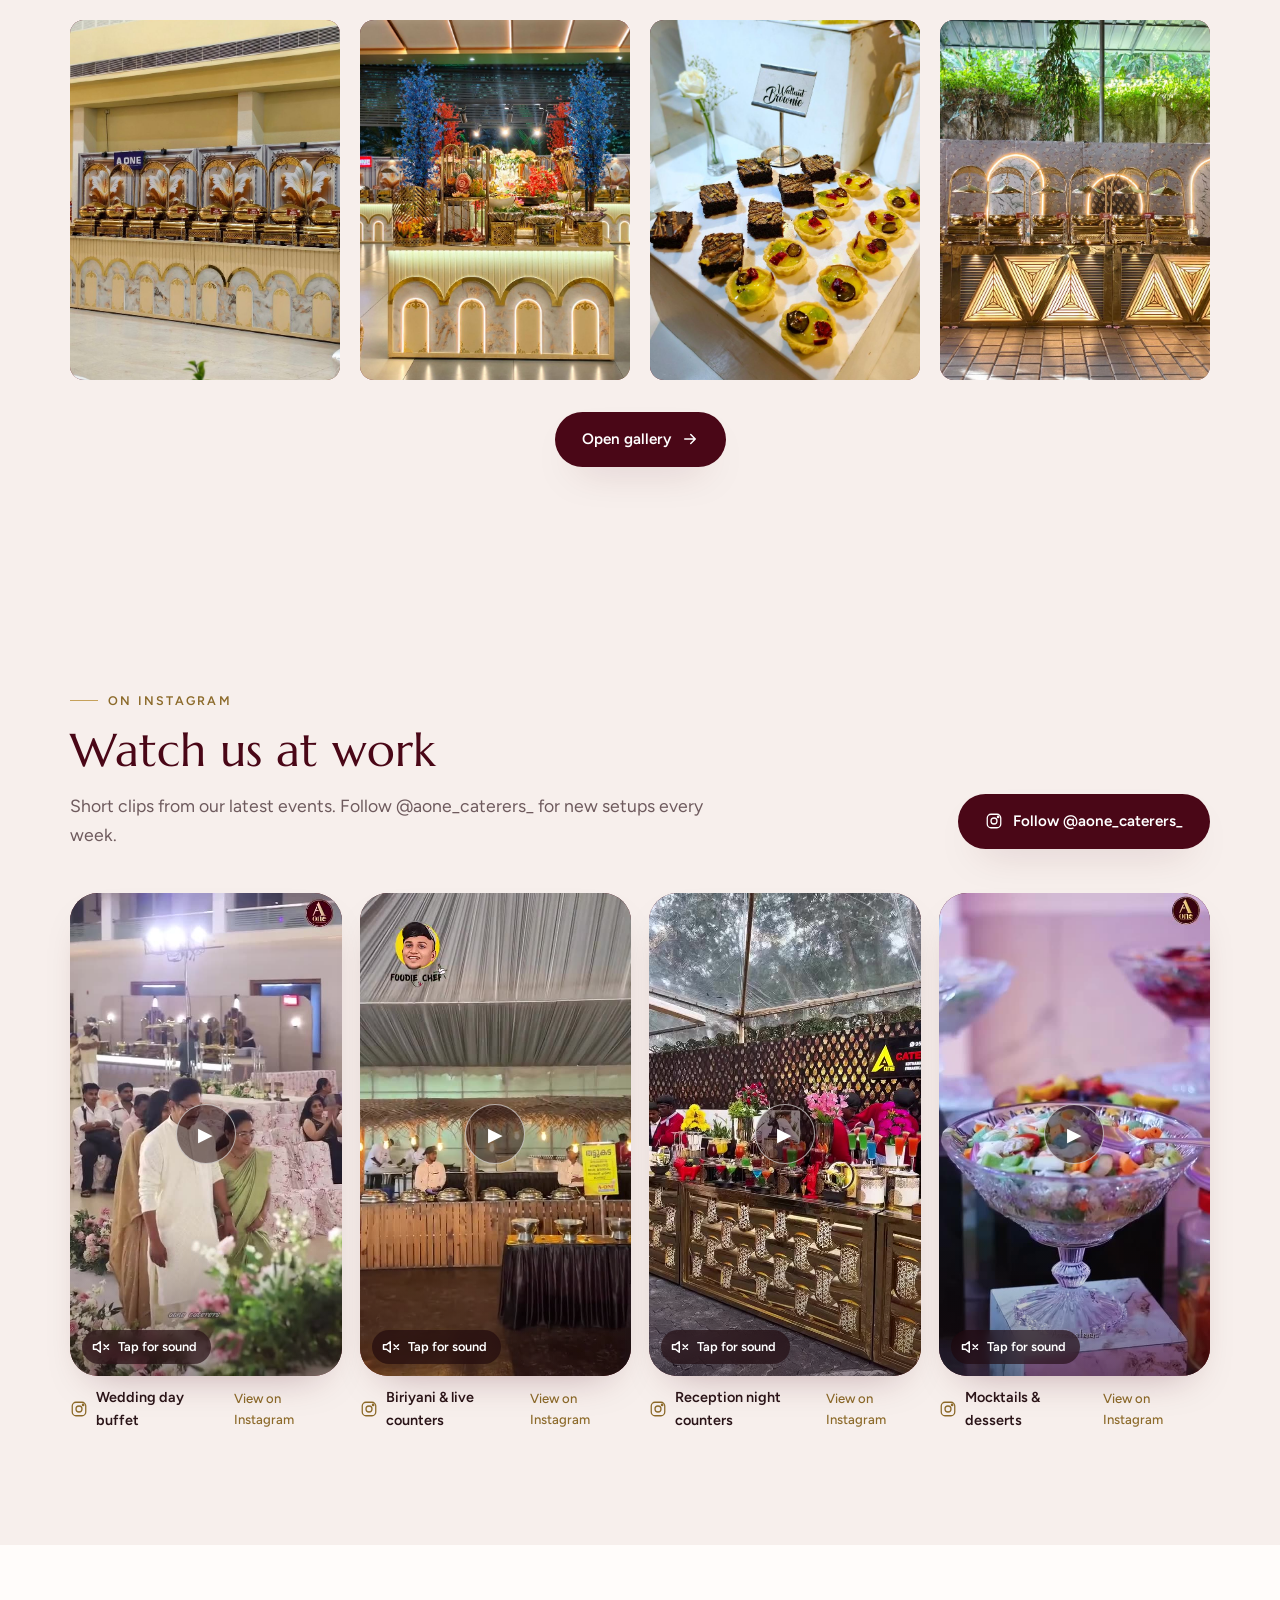
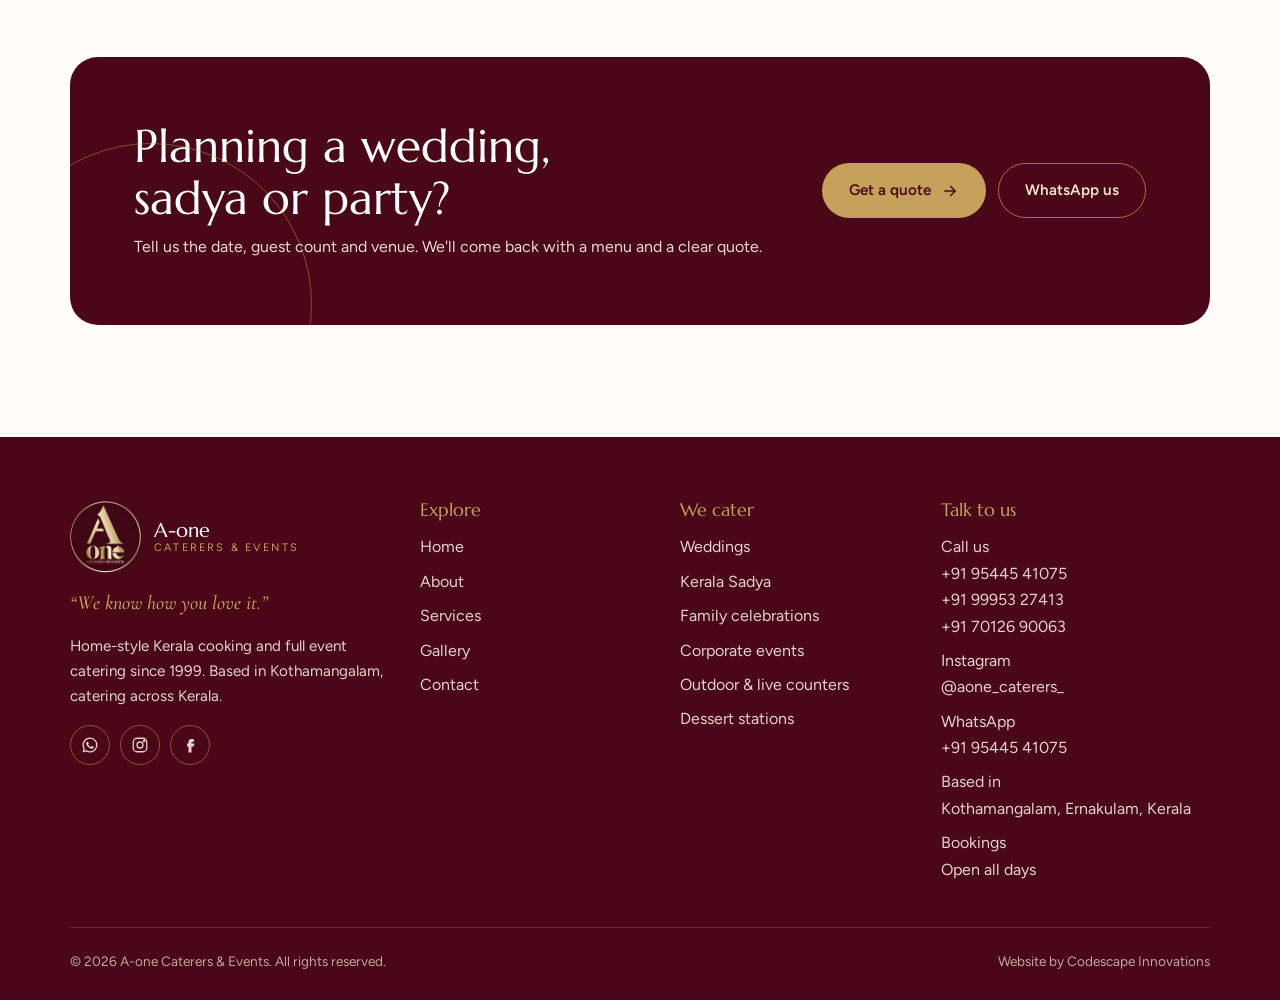
==== commit 06341a7f: "Add four Instagram reels to the Home page Co-Authored-By: Claude Opus 5.5 <noreply@anthropic.com> Cl" ====
--- a/index.html
+++ b/index.html
@@ -112,7 +112,7 @@
     <div class="head"><span class="eyebrow">On Instagram</span><h2>Watch us at work</h2><p class="lead">Short clips from our latest events. Follow @aone_caterers_ for new setups every week.</p></div>
     <a class="btn btn-primary ig-btn" href="https://www.instagram.com/aone_caterers_/" target="_blank" rel="noopener"><svg viewBox="0 0 24 24" fill="none" stroke="currentColor" stroke-width="1.7"><rect x="3" y="3" width="18" height="18" rx="5"/><circle cx="12" cy="12" r="4"/><circle cx="17.5" cy="6.5" r="1" fill="currentColor"/></svg> Follow @aone_caterers_</a>
   </div>
-  <div class="reels"><div class="reel no-video" data-reveal="0"><a class="reel-frame" href="https://www.instagram.com/aone_caterers_/" target="_blank" rel="noopener" aria-label="Watch Centre counter on Instagram"><img src="assets/img/events/centre-counter-fruit-carving.jpg" alt="Centre counter" loading="lazy" decoding="async"><span class="reel-play static" aria-hidden="true">▶</span></a><a class="reel-foot" href="https://www.instagram.com/aone_caterers_/" target="_blank" rel="noopener"><svg viewBox="0 0 24 24" fill="none" stroke="currentColor" stroke-width="1.7"><rect x="3" y="3" width="18" height="18" rx="5"/><circle cx="12" cy="12" r="4"/><circle cx="17.5" cy="6.5" r="1" fill="currentColor"/></svg><span>Centre counter</span><em>View on Instagram</em></a></div><div class="reel no-video" data-reveal="80"><a class="reel-frame" href="https://www.instagram.com/aone_caterers_/" target="_blank" rel="noopener" aria-label="Watch Buffet line on Instagram"><img src="assets/img/events/buffet-line-wide.jpg" alt="Buffet line" loading="lazy" decoding="async"><span class="reel-play static" aria-hidden="true">▶</span></a><a class="reel-foot" href="https://www.instagram.com/aone_caterers_/" target="_blank" rel="noopener"><svg viewBox="0 0 24 24" fill="none" stroke="currentColor" stroke-width="1.7"><rect x="3" y="3" width="18" height="18" rx="5"/><circle cx="12" cy="12" r="4"/><circle cx="17.5" cy="6.5" r="1" fill="currentColor"/></svg><span>Buffet line</span><em>View on Instagram</em></a></div><div class="reel no-video" data-reveal="160"><a class="reel-frame" href="https://www.instagram.com/aone_caterers_/" target="_blank" rel="noopener" aria-label="Watch Dessert table on Instagram"><img src="assets/img/events/dessert-falooda-cake.jpg" alt="Dessert table" loading="lazy" decoding="async"><span class="reel-play static" aria-hidden="true">▶</span></a><a class="reel-foot" href="https://www.instagram.com/aone_caterers_/" target="_blank" rel="noopener"><svg viewBox="0 0 24 24" fill="none" stroke="currentColor" stroke-width="1.7"><rect x="3" y="3" width="18" height="18" rx="5"/><circle cx="12" cy="12" r="4"/><circle cx="17.5" cy="6.5" r="1" fill="currentColor"/></svg><span>Dessert table</span><em>View on Instagram</em></a></div><div class="reel no-video" data-reveal="240"><a class="reel-frame" href="https://www.instagram.com/aone_caterers_/" target="_blank" rel="noopener" aria-label="Watch Outdoor setup on Instagram"><img src="assets/img/events/outdoor-buffet-arches.jpg" alt="Outdoor setup" loading="lazy" decoding="async"><span class="reel-play static" aria-hidden="true">▶</span></a><a class="reel-foot" href="https://www.instagram.com/aone_caterers_/" target="_blank" rel="noopener"><svg viewBox="0 0 24 24" fill="none" stroke="currentColor" stroke-width="1.7"><rect x="3" y="3" width="18" height="18" rx="5"/><circle cx="12" cy="12" r="4"/><circle cx="17.5" cy="6.5" r="1" fill="currentColor"/></svg><span>Outdoor setup</span><em>View on Instagram</em></a></div></div>
+  <div class="reels"><div class="reel" data-reveal="0"><div class="reel-frame"><video class="reel-video" src="assets/video/reel-1.mp4" poster="assets/img/reels/reel-1.jpg" muted loop playsinline preload="metadata" aria-label="Wedding day buffet reel"></video><button class="reel-sound" type="button" aria-pressed="false" aria-label="Unmute"><svg class="i-off" viewBox="0 0 24 24" fill="none" stroke="currentColor" stroke-width="2" stroke-linecap="round" stroke-linejoin="round"><path d="M11 5 6 9H2v6h4l5 4z"/><path d="m22 9-6 6M16 9l6 6"/></svg><svg class="i-on" viewBox="0 0 24 24" fill="none" stroke="currentColor" stroke-width="2" stroke-linecap="round" stroke-linejoin="round"><path d="M11 5 6 9H2v6h4l5 4z"/><path d="M15.5 8.5a5 5 0 0 1 0 7M19 5a10 10 0 0 1 0 14"/></svg><span>Tap for sound</span></button><button class="reel-play" type="button" aria-label="Play">▶</button></div><a class="reel-foot" href="https://www.instagram.com/reel/DXHUDw0k05S/" target="_blank" rel="noopener"><svg viewBox="0 0 24 24" fill="none" stroke="currentColor" stroke-width="1.7"><rect x="3" y="3" width="18" height="18" rx="5"/><circle cx="12" cy="12" r="4"/><circle cx="17.5" cy="6.5" r="1" fill="currentColor"/></svg><span>Wedding day buffet</span><em>View on Instagram</em></a></div><div class="reel" data-reveal="80"><div class="reel-frame"><video class="reel-video" src="assets/video/reel-2.mp4" poster="assets/img/reels/reel-2.jpg" muted loop playsinline preload="metadata" aria-label="Biriyani and live counters reel"></video><button class="reel-sound" type="button" aria-pressed="false" aria-label="Unmute"><svg class="i-off" viewBox="0 0 24 24" fill="none" stroke="currentColor" stroke-width="2" stroke-linecap="round" stroke-linejoin="round"><path d="M11 5 6 9H2v6h4l5 4z"/><path d="m22 9-6 6M16 9l6 6"/></svg><svg class="i-on" viewBox="0 0 24 24" fill="none" stroke="currentColor" stroke-width="2" stroke-linecap="round" stroke-linejoin="round"><path d="M11 5 6 9H2v6h4l5 4z"/><path d="M15.5 8.5a5 5 0 0 1 0 7M19 5a10 10 0 0 1 0 14"/></svg><span>Tap for sound</span></button><button class="reel-play" type="button" aria-label="Play">▶</button></div><a class="reel-foot" href="https://www.instagram.com/reel/CvPrpKZJLu9/" target="_blank" rel="noopener"><svg viewBox="0 0 24 24" fill="none" stroke="currentColor" stroke-width="1.7"><rect x="3" y="3" width="18" height="18" rx="5"/><circle cx="12" cy="12" r="4"/><circle cx="17.5" cy="6.5" r="1" fill="currentColor"/></svg><span>Biriyani &amp; live counters</span><em>View on Instagram</em></a></div><div class="reel" data-reveal="160"><div class="reel-frame"><video class="reel-video" src="assets/video/reel-3.mp4" poster="assets/img/reels/reel-3.jpg" muted loop playsinline preload="metadata" aria-label="Reception night counters reel"></video><button class="reel-sound" type="button" aria-pressed="false" aria-label="Unmute"><svg class="i-off" viewBox="0 0 24 24" fill="none" stroke="currentColor" stroke-width="2" stroke-linecap="round" stroke-linejoin="round"><path d="M11 5 6 9H2v6h4l5 4z"/><path d="m22 9-6 6M16 9l6 6"/></svg><svg class="i-on" viewBox="0 0 24 24" fill="none" stroke="currentColor" stroke-width="2" stroke-linecap="round" stroke-linejoin="round"><path d="M11 5 6 9H2v6h4l5 4z"/><path d="M15.5 8.5a5 5 0 0 1 0 7M19 5a10 10 0 0 1 0 14"/></svg><span>Tap for sound</span></button><button class="reel-play" type="button" aria-label="Play">▶</button></div><a class="reel-foot" href="https://www.instagram.com/aone_caterers_/" target="_blank" rel="noopener"><svg viewBox="0 0 24 24" fill="none" stroke="currentColor" stroke-width="1.7"><rect x="3" y="3" width="18" height="18" rx="5"/><circle cx="12" cy="12" r="4"/><circle cx="17.5" cy="6.5" r="1" fill="currentColor"/></svg><span>Reception night counters</span><em>View on Instagram</em></a></div><div class="reel" data-reveal="240"><div class="reel-frame"><video class="reel-video" src="assets/video/reel-4.mp4" poster="assets/img/reels/reel-4.jpg" muted loop playsinline preload="metadata" aria-label="Mocktails and desserts reel"></video><button class="reel-sound" type="button" aria-pressed="false" aria-label="Unmute"><svg class="i-off" viewBox="0 0 24 24" fill="none" stroke="currentColor" stroke-width="2" stroke-linecap="round" stroke-linejoin="round"><path d="M11 5 6 9H2v6h4l5 4z"/><path d="m22 9-6 6M16 9l6 6"/></svg><svg class="i-on" viewBox="0 0 24 24" fill="none" stroke="currentColor" stroke-width="2" stroke-linecap="round" stroke-linejoin="round"><path d="M11 5 6 9H2v6h4l5 4z"/><path d="M15.5 8.5a5 5 0 0 1 0 7M19 5a10 10 0 0 1 0 14"/></svg><span>Tap for sound</span></button><button class="reel-play" type="button" aria-label="Play">▶</button></div><a class="reel-foot" href="https://www.instagram.com/aone_caterers_/" target="_blank" rel="noopener"><svg viewBox="0 0 24 24" fill="none" stroke="currentColor" stroke-width="1.7"><rect x="3" y="3" width="18" height="18" rx="5"/><circle cx="12" cy="12" r="4"/><circle cx="17.5" cy="6.5" r="1" fill="currentColor"/></svg><span>Mocktails &amp; desserts</span><em>View on Instagram</em></a></div></div>
 </div></section>
 <section class="section"><div class="wrap">
   <div class="cta" data-reveal>
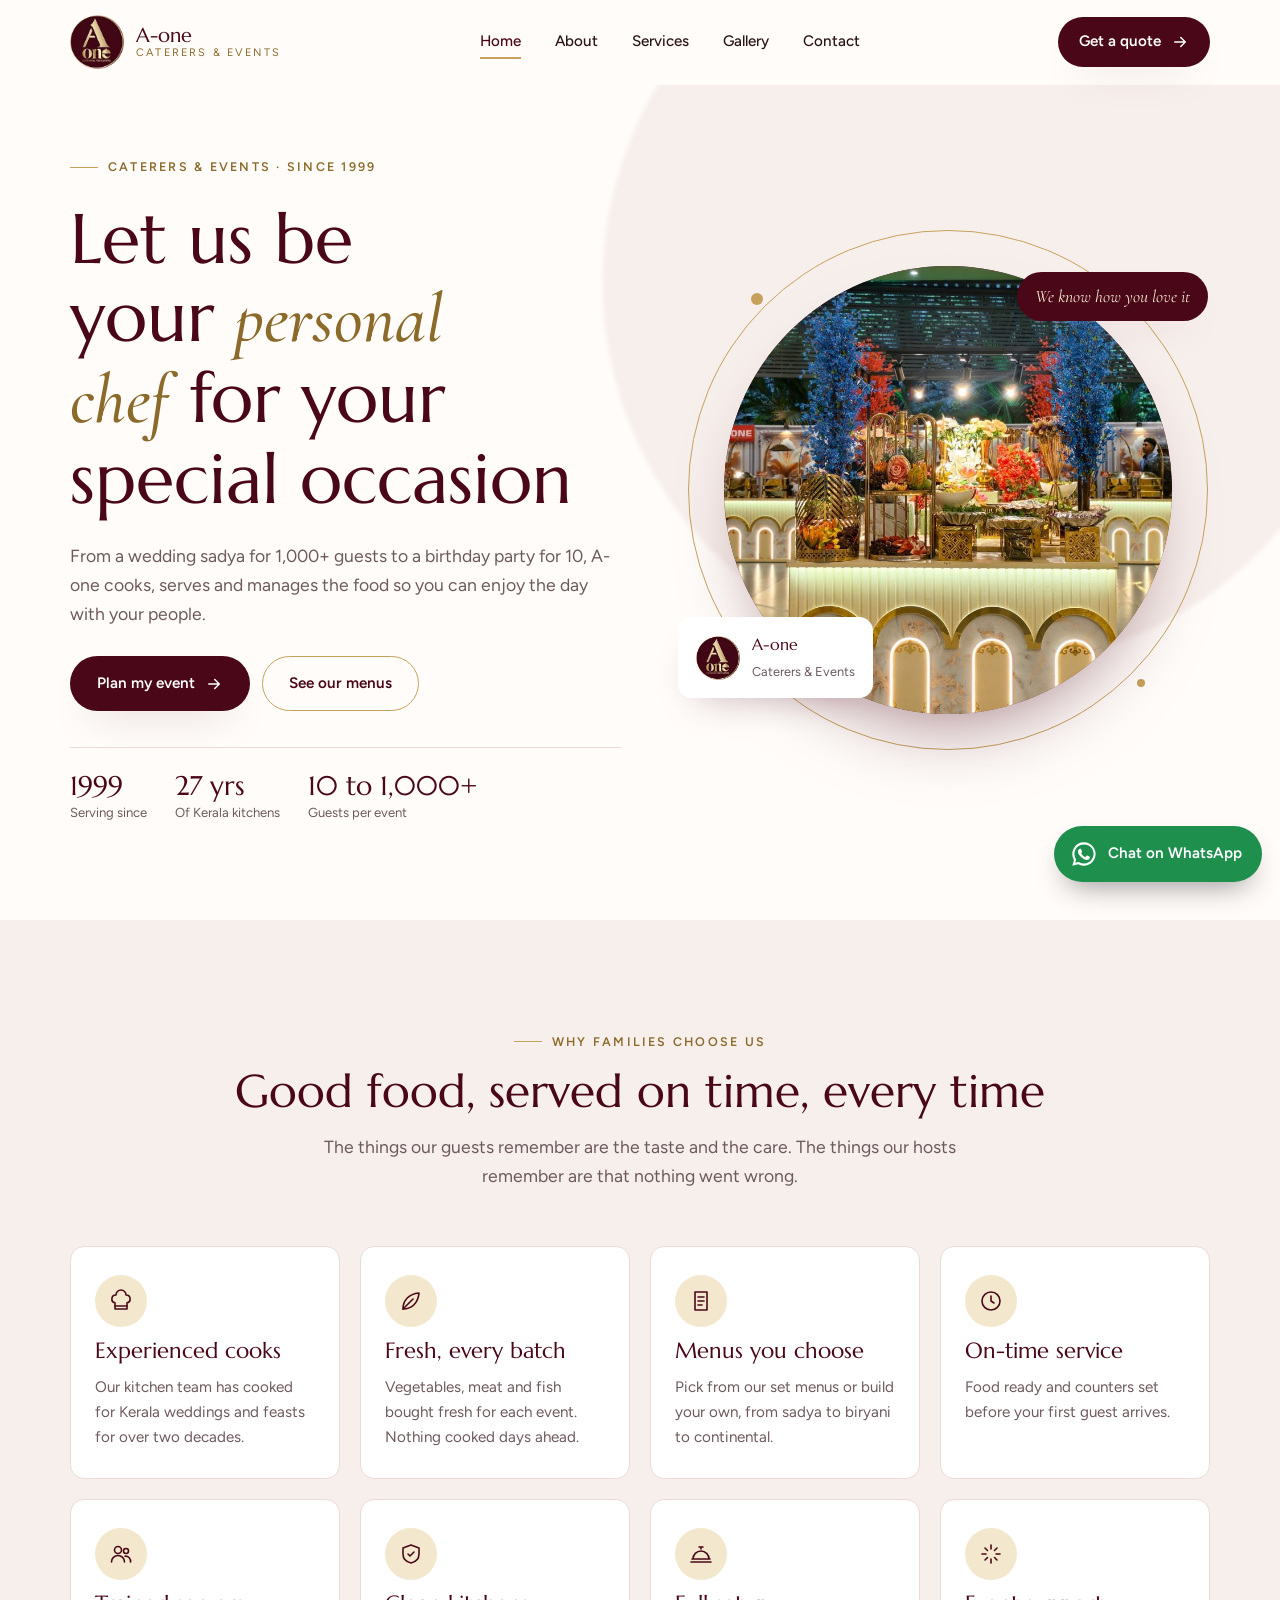
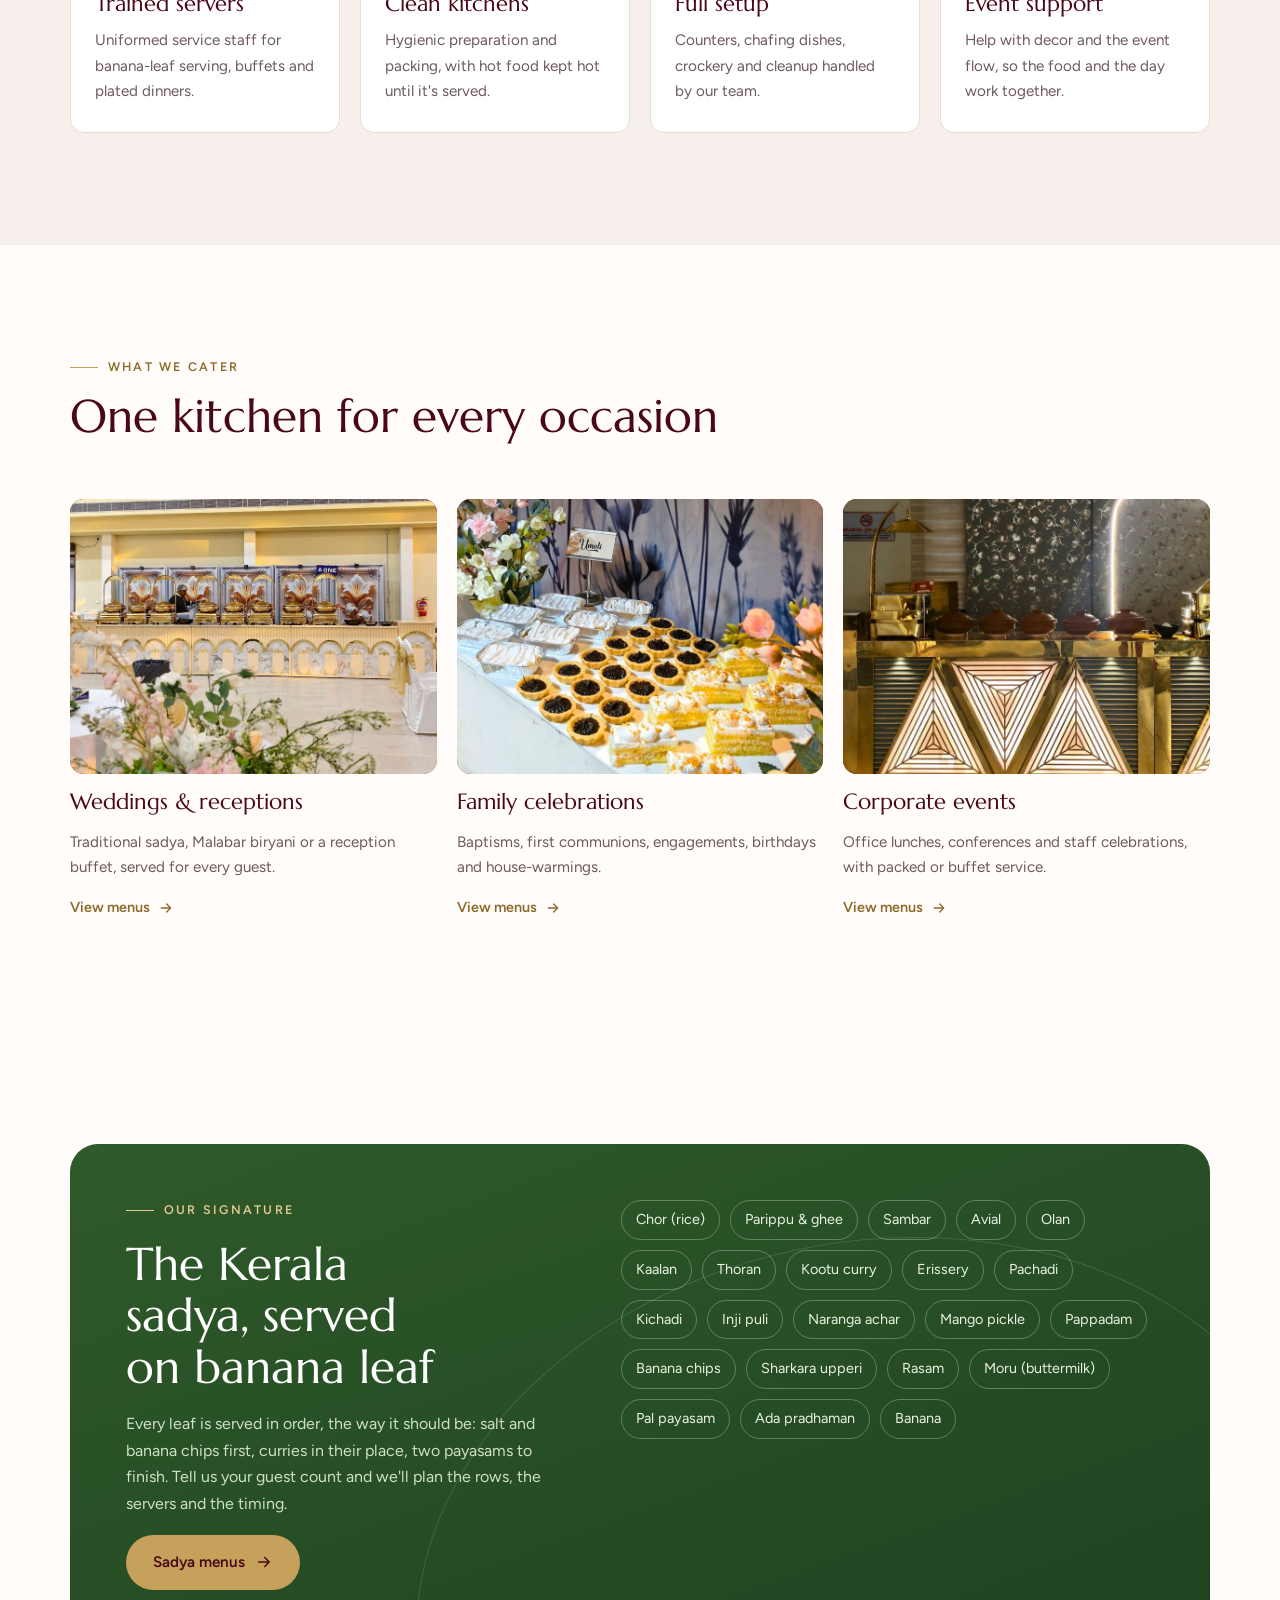
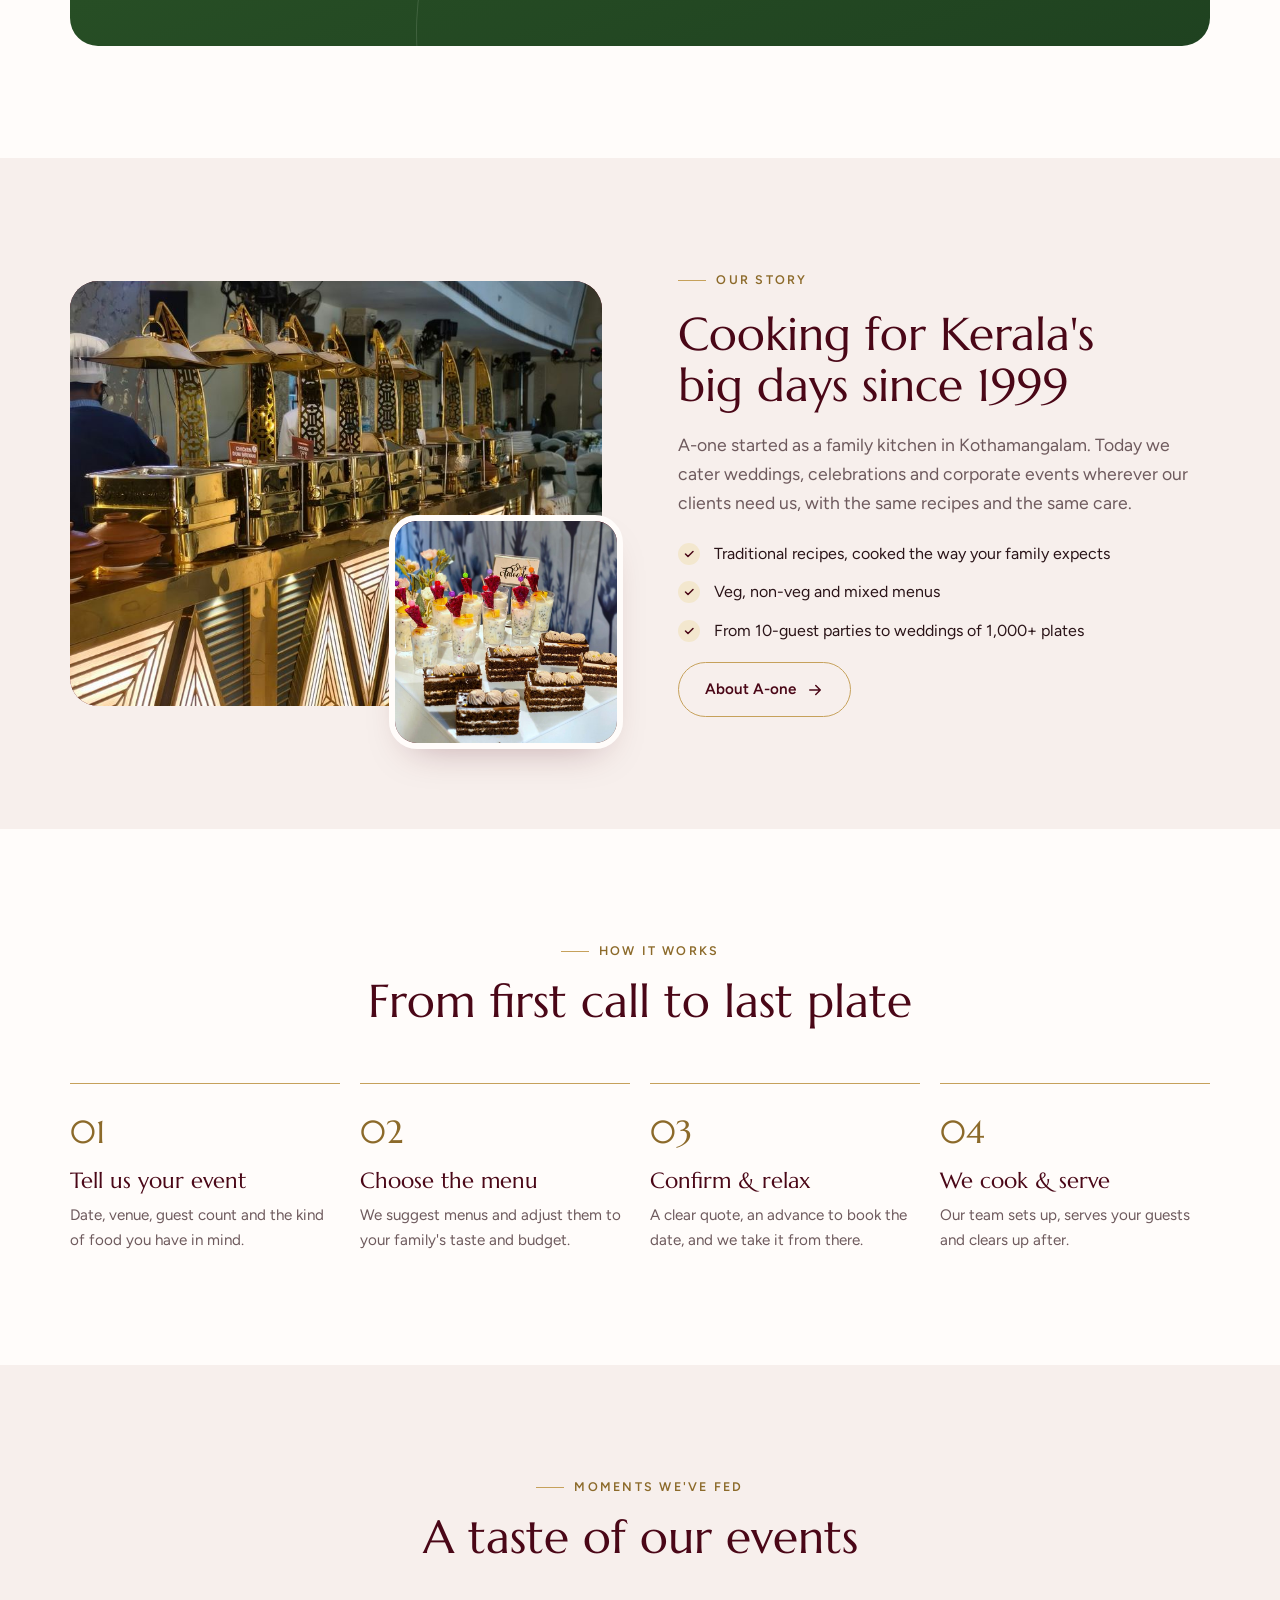
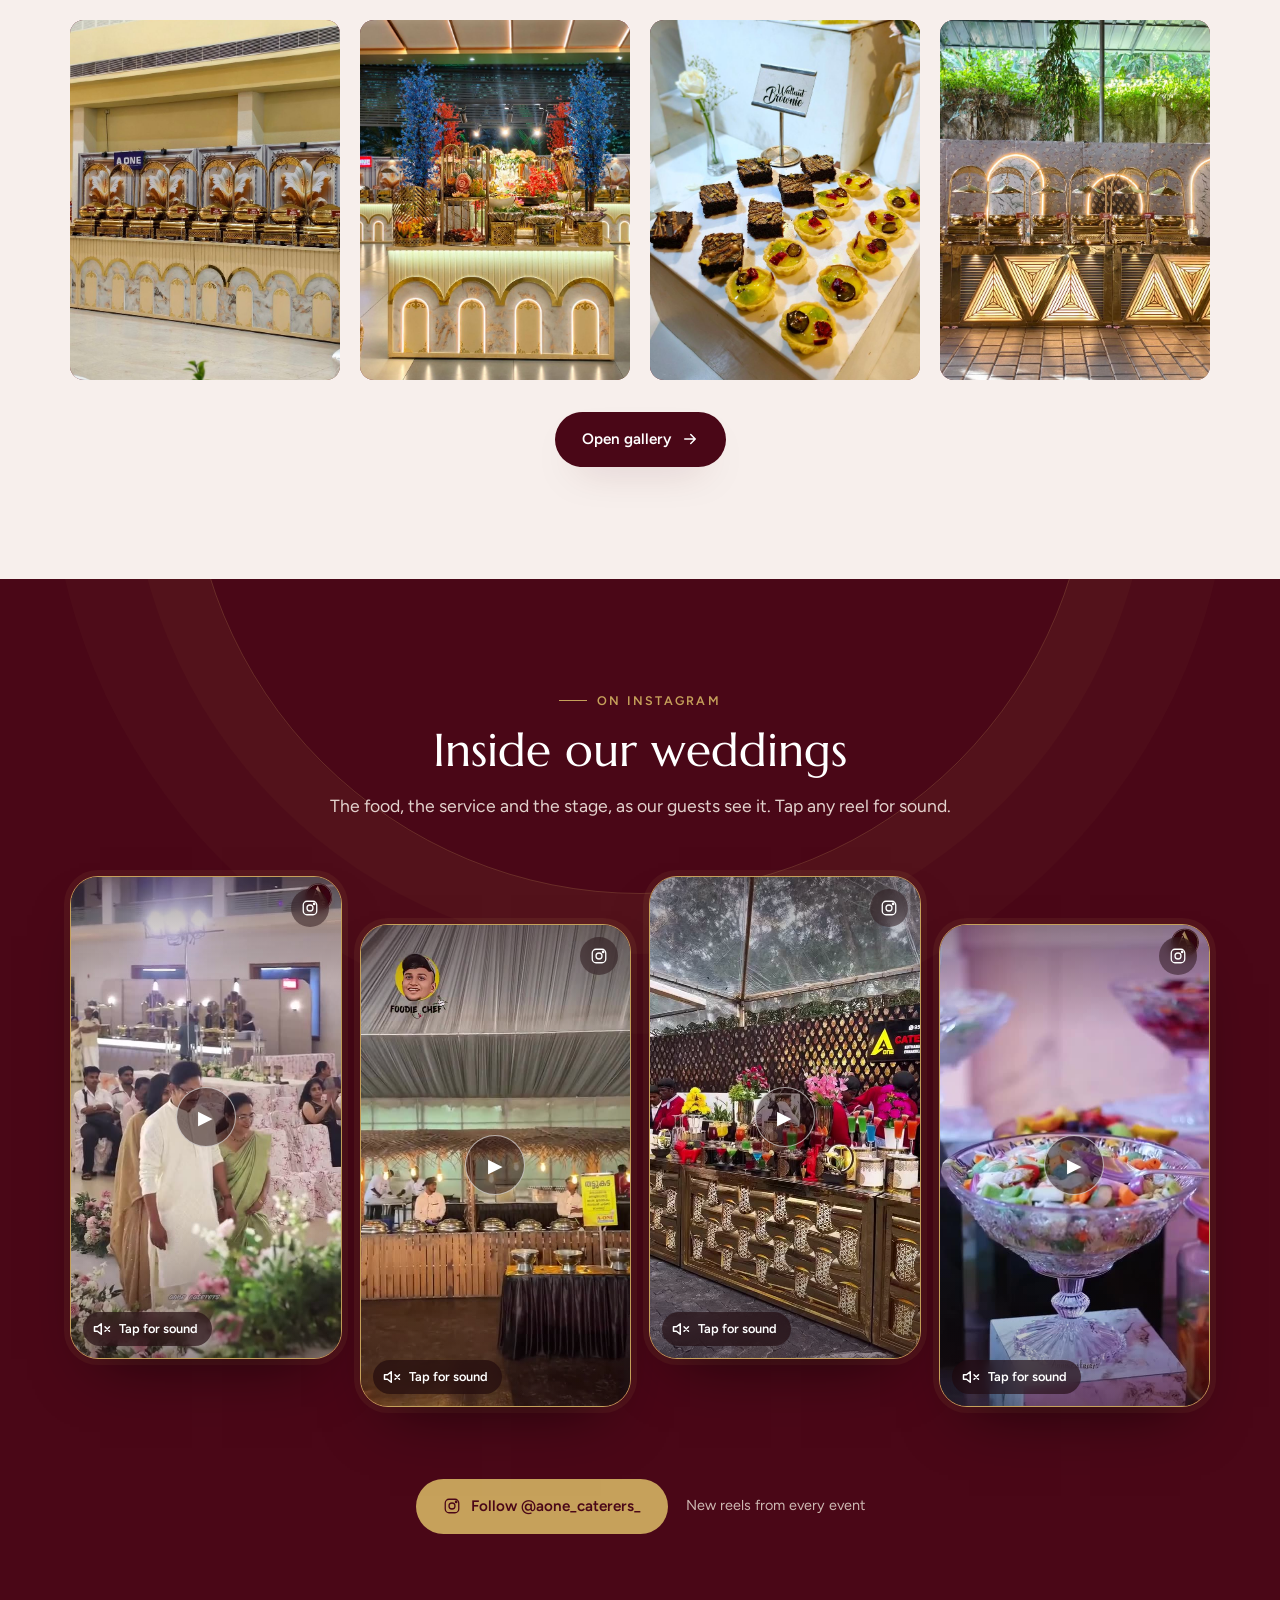
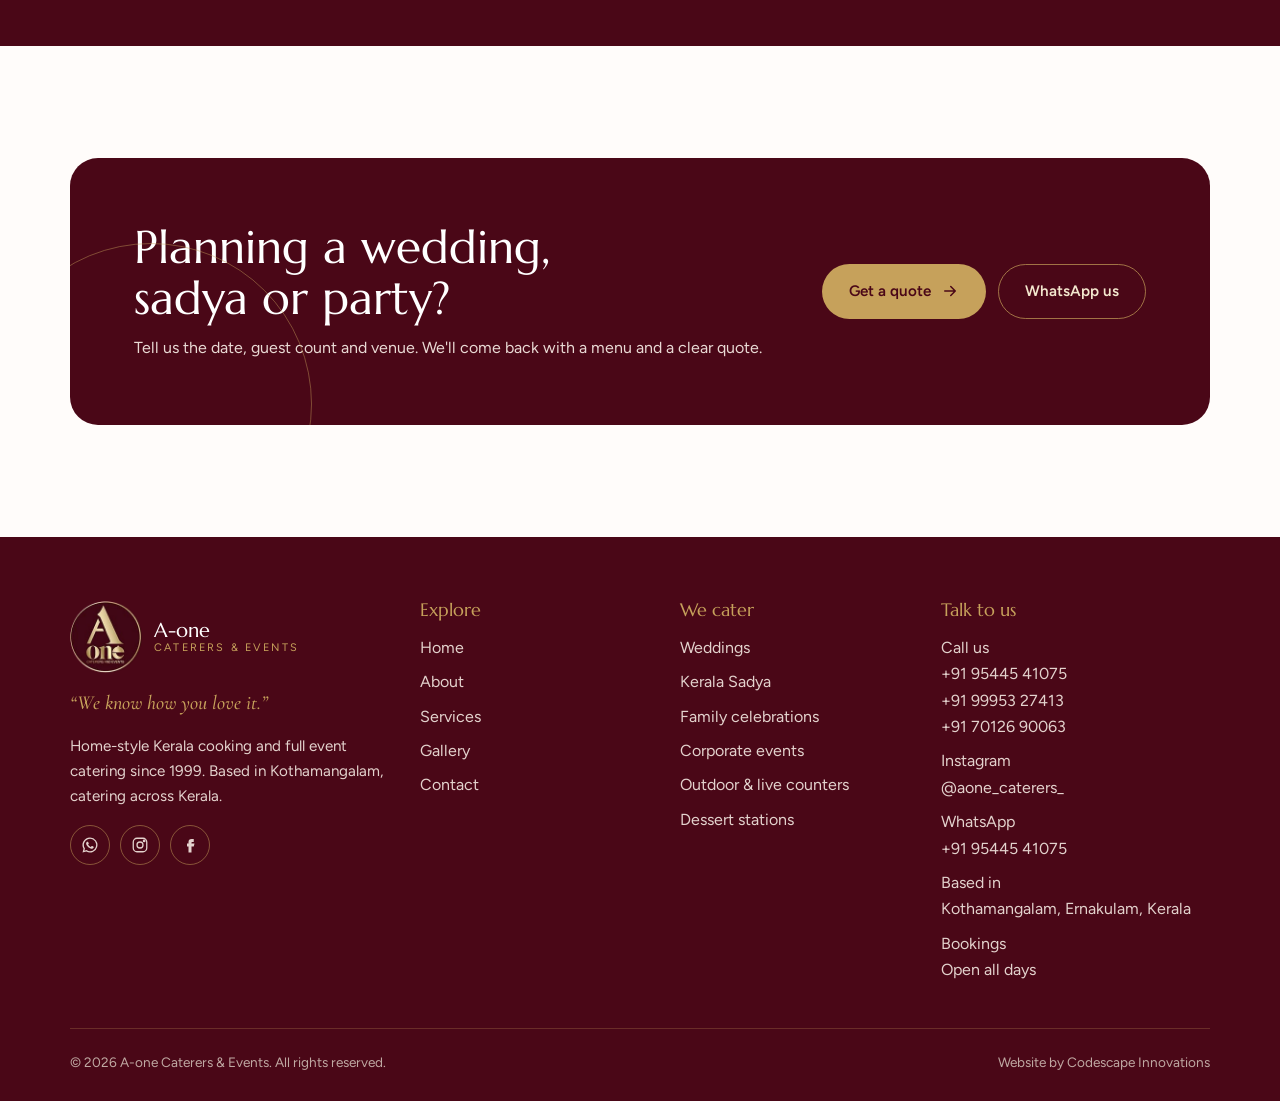
==== commit f8dbdc6d: "Restyle reels section: remove titles, maroon band, staggered frames Co-Authored-By: Claude Opus 5.5 " ====
--- a/index.html
+++ b/index.html
@@ -107,12 +107,10 @@
   </div>
   <div style="text-align:center;margin-top:32px"><a class="btn btn-primary" href="gallery.html">Open gallery <svg viewBox="0 0 24 24" fill="none" stroke="currentColor" stroke-width="2" stroke-linecap="round" stroke-linejoin="round"><path d="M5 12h14M13 6l6 6-6 6"/></svg></a></div>
 </div></section>
-<section class="section band reels-band"><div class="wrap">
-  <div class="reels-head">
-    <div class="head"><span class="eyebrow">On Instagram</span><h2>Watch us at work</h2><p class="lead">Short clips from our latest events. Follow @aone_caterers_ for new setups every week.</p></div>
-    <a class="btn btn-primary ig-btn" href="https://www.instagram.com/aone_caterers_/" target="_blank" rel="noopener"><svg viewBox="0 0 24 24" fill="none" stroke="currentColor" stroke-width="1.7"><rect x="3" y="3" width="18" height="18" rx="5"/><circle cx="12" cy="12" r="4"/><circle cx="17.5" cy="6.5" r="1" fill="currentColor"/></svg> Follow @aone_caterers_</a>
-  </div>
-  <div class="reels"><div class="reel" data-reveal="0"><div class="reel-frame"><video class="reel-video" src="assets/video/reel-1.mp4" poster="assets/img/reels/reel-1.jpg" muted loop playsinline preload="metadata" aria-label="Wedding day buffet reel"></video><button class="reel-sound" type="button" aria-pressed="false" aria-label="Unmute"><svg class="i-off" viewBox="0 0 24 24" fill="none" stroke="currentColor" stroke-width="2" stroke-linecap="round" stroke-linejoin="round"><path d="M11 5 6 9H2v6h4l5 4z"/><path d="m22 9-6 6M16 9l6 6"/></svg><svg class="i-on" viewBox="0 0 24 24" fill="none" stroke="currentColor" stroke-width="2" stroke-linecap="round" stroke-linejoin="round"><path d="M11 5 6 9H2v6h4l5 4z"/><path d="M15.5 8.5a5 5 0 0 1 0 7M19 5a10 10 0 0 1 0 14"/></svg><span>Tap for sound</span></button><button class="reel-play" type="button" aria-label="Play">▶</button></div><a class="reel-foot" href="https://www.instagram.com/reel/DXHUDw0k05S/" target="_blank" rel="noopener"><svg viewBox="0 0 24 24" fill="none" stroke="currentColor" stroke-width="1.7"><rect x="3" y="3" width="18" height="18" rx="5"/><circle cx="12" cy="12" r="4"/><circle cx="17.5" cy="6.5" r="1" fill="currentColor"/></svg><span>Wedding day buffet</span><em>View on Instagram</em></a></div><div class="reel" data-reveal="80"><div class="reel-frame"><video class="reel-video" src="assets/video/reel-2.mp4" poster="assets/img/reels/reel-2.jpg" muted loop playsinline preload="metadata" aria-label="Biriyani and live counters reel"></video><button class="reel-sound" type="button" aria-pressed="false" aria-label="Unmute"><svg class="i-off" viewBox="0 0 24 24" fill="none" stroke="currentColor" stroke-width="2" stroke-linecap="round" stroke-linejoin="round"><path d="M11 5 6 9H2v6h4l5 4z"/><path d="m22 9-6 6M16 9l6 6"/></svg><svg class="i-on" viewBox="0 0 24 24" fill="none" stroke="currentColor" stroke-width="2" stroke-linecap="round" stroke-linejoin="round"><path d="M11 5 6 9H2v6h4l5 4z"/><path d="M15.5 8.5a5 5 0 0 1 0 7M19 5a10 10 0 0 1 0 14"/></svg><span>Tap for sound</span></button><button class="reel-play" type="button" aria-label="Play">▶</button></div><a class="reel-foot" href="https://www.instagram.com/reel/CvPrpKZJLu9/" target="_blank" rel="noopener"><svg viewBox="0 0 24 24" fill="none" stroke="currentColor" stroke-width="1.7"><rect x="3" y="3" width="18" height="18" rx="5"/><circle cx="12" cy="12" r="4"/><circle cx="17.5" cy="6.5" r="1" fill="currentColor"/></svg><span>Biriyani &amp; live counters</span><em>View on Instagram</em></a></div><div class="reel" data-reveal="160"><div class="reel-frame"><video class="reel-video" src="assets/video/reel-3.mp4" poster="assets/img/reels/reel-3.jpg" muted loop playsinline preload="metadata" aria-label="Reception night counters reel"></video><button class="reel-sound" type="button" aria-pressed="false" aria-label="Unmute"><svg class="i-off" viewBox="0 0 24 24" fill="none" stroke="currentColor" stroke-width="2" stroke-linecap="round" stroke-linejoin="round"><path d="M11 5 6 9H2v6h4l5 4z"/><path d="m22 9-6 6M16 9l6 6"/></svg><svg class="i-on" viewBox="0 0 24 24" fill="none" stroke="currentColor" stroke-width="2" stroke-linecap="round" stroke-linejoin="round"><path d="M11 5 6 9H2v6h4l5 4z"/><path d="M15.5 8.5a5 5 0 0 1 0 7M19 5a10 10 0 0 1 0 14"/></svg><span>Tap for sound</span></button><button class="reel-play" type="button" aria-label="Play">▶</button></div><a class="reel-foot" href="https://www.instagram.com/aone_caterers_/" target="_blank" rel="noopener"><svg viewBox="0 0 24 24" fill="none" stroke="currentColor" stroke-width="1.7"><rect x="3" y="3" width="18" height="18" rx="5"/><circle cx="12" cy="12" r="4"/><circle cx="17.5" cy="6.5" r="1" fill="currentColor"/></svg><span>Reception night counters</span><em>View on Instagram</em></a></div><div class="reel" data-reveal="240"><div class="reel-frame"><video class="reel-video" src="assets/video/reel-4.mp4" poster="assets/img/reels/reel-4.jpg" muted loop playsinline preload="metadata" aria-label="Mocktails and desserts reel"></video><button class="reel-sound" type="button" aria-pressed="false" aria-label="Unmute"><svg class="i-off" viewBox="0 0 24 24" fill="none" stroke="currentColor" stroke-width="2" stroke-linecap="round" stroke-linejoin="round"><path d="M11 5 6 9H2v6h4l5 4z"/><path d="m22 9-6 6M16 9l6 6"/></svg><svg class="i-on" viewBox="0 0 24 24" fill="none" stroke="currentColor" stroke-width="2" stroke-linecap="round" stroke-linejoin="round"><path d="M11 5 6 9H2v6h4l5 4z"/><path d="M15.5 8.5a5 5 0 0 1 0 7M19 5a10 10 0 0 1 0 14"/></svg><span>Tap for sound</span></button><button class="reel-play" type="button" aria-label="Play">▶</button></div><a class="reel-foot" href="https://www.instagram.com/aone_caterers_/" target="_blank" rel="noopener"><svg viewBox="0 0 24 24" fill="none" stroke="currentColor" stroke-width="1.7"><rect x="3" y="3" width="18" height="18" rx="5"/><circle cx="12" cy="12" r="4"/><circle cx="17.5" cy="6.5" r="1" fill="currentColor"/></svg><span>Mocktails &amp; desserts</span><em>View on Instagram</em></a></div></div>
+<section class="section reels-band"><div class="wrap">
+  <div class="head center"><span class="eyebrow">On Instagram</span><h2>Inside our weddings</h2><p class="lead">The food, the service and the stage, as our guests see it. Tap any reel for sound.</p></div>
+  <div class="reels"><div class="reel" data-reveal="0"><div class="reel-frame"><video class="reel-video" src="assets/video/reel-1.mp4" poster="assets/img/reels/reel-1.jpg" muted loop playsinline preload="metadata" aria-label="A-one wedding reel 1"></video><button class="reel-sound" type="button" aria-pressed="false" aria-label="Unmute"><svg class="i-off" viewBox="0 0 24 24" fill="none" stroke="currentColor" stroke-width="2" stroke-linecap="round" stroke-linejoin="round"><path d="M11 5 6 9H2v6h4l5 4z"/><path d="m22 9-6 6M16 9l6 6"/></svg><svg class="i-on" viewBox="0 0 24 24" fill="none" stroke="currentColor" stroke-width="2" stroke-linecap="round" stroke-linejoin="round"><path d="M11 5 6 9H2v6h4l5 4z"/><path d="M15.5 8.5a5 5 0 0 1 0 7M19 5a10 10 0 0 1 0 14"/></svg><span>Tap for sound</span></button><button class="reel-play" type="button" aria-label="Play">▶</button><a class="reel-ig" href="https://www.instagram.com/reel/DXHUDw0k05S/" target="_blank" rel="noopener" aria-label="Open this reel on Instagram"><svg viewBox="0 0 24 24" fill="none" stroke="currentColor" stroke-width="1.7"><rect x="3" y="3" width="18" height="18" rx="5"/><circle cx="12" cy="12" r="4"/><circle cx="17.5" cy="6.5" r="1" fill="currentColor"/></svg></a></div></div><div class="reel" data-reveal="80"><div class="reel-frame"><video class="reel-video" src="assets/video/reel-2.mp4" poster="assets/img/reels/reel-2.jpg" muted loop playsinline preload="metadata" aria-label="A-one wedding reel 2"></video><button class="reel-sound" type="button" aria-pressed="false" aria-label="Unmute"><svg class="i-off" viewBox="0 0 24 24" fill="none" stroke="currentColor" stroke-width="2" stroke-linecap="round" stroke-linejoin="round"><path d="M11 5 6 9H2v6h4l5 4z"/><path d="m22 9-6 6M16 9l6 6"/></svg><svg class="i-on" viewBox="0 0 24 24" fill="none" stroke="currentColor" stroke-width="2" stroke-linecap="round" stroke-linejoin="round"><path d="M11 5 6 9H2v6h4l5 4z"/><path d="M15.5 8.5a5 5 0 0 1 0 7M19 5a10 10 0 0 1 0 14"/></svg><span>Tap for sound</span></button><button class="reel-play" type="button" aria-label="Play">▶</button><a class="reel-ig" href="https://www.instagram.com/reel/CvPrpKZJLu9/" target="_blank" rel="noopener" aria-label="Open this reel on Instagram"><svg viewBox="0 0 24 24" fill="none" stroke="currentColor" stroke-width="1.7"><rect x="3" y="3" width="18" height="18" rx="5"/><circle cx="12" cy="12" r="4"/><circle cx="17.5" cy="6.5" r="1" fill="currentColor"/></svg></a></div></div><div class="reel" data-reveal="160"><div class="reel-frame"><video class="reel-video" src="assets/video/reel-3.mp4" poster="assets/img/reels/reel-3.jpg" muted loop playsinline preload="metadata" aria-label="A-one wedding reel 3"></video><button class="reel-sound" type="button" aria-pressed="false" aria-label="Unmute"><svg class="i-off" viewBox="0 0 24 24" fill="none" stroke="currentColor" stroke-width="2" stroke-linecap="round" stroke-linejoin="round"><path d="M11 5 6 9H2v6h4l5 4z"/><path d="m22 9-6 6M16 9l6 6"/></svg><svg class="i-on" viewBox="0 0 24 24" fill="none" stroke="currentColor" stroke-width="2" stroke-linecap="round" stroke-linejoin="round"><path d="M11 5 6 9H2v6h4l5 4z"/><path d="M15.5 8.5a5 5 0 0 1 0 7M19 5a10 10 0 0 1 0 14"/></svg><span>Tap for sound</span></button><button class="reel-play" type="button" aria-label="Play">▶</button><a class="reel-ig" href="https://www.instagram.com/aone_caterers_/" target="_blank" rel="noopener" aria-label="Open this reel on Instagram"><svg viewBox="0 0 24 24" fill="none" stroke="currentColor" stroke-width="1.7"><rect x="3" y="3" width="18" height="18" rx="5"/><circle cx="12" cy="12" r="4"/><circle cx="17.5" cy="6.5" r="1" fill="currentColor"/></svg></a></div></div><div class="reel" data-reveal="240"><div class="reel-frame"><video class="reel-video" src="assets/video/reel-4.mp4" poster="assets/img/reels/reel-4.jpg" muted loop playsinline preload="metadata" aria-label="A-one wedding reel 4"></video><button class="reel-sound" type="button" aria-pressed="false" aria-label="Unmute"><svg class="i-off" viewBox="0 0 24 24" fill="none" stroke="currentColor" stroke-width="2" stroke-linecap="round" stroke-linejoin="round"><path d="M11 5 6 9H2v6h4l5 4z"/><path d="m22 9-6 6M16 9l6 6"/></svg><svg class="i-on" viewBox="0 0 24 24" fill="none" stroke="currentColor" stroke-width="2" stroke-linecap="round" stroke-linejoin="round"><path d="M11 5 6 9H2v6h4l5 4z"/><path d="M15.5 8.5a5 5 0 0 1 0 7M19 5a10 10 0 0 1 0 14"/></svg><span>Tap for sound</span></button><button class="reel-play" type="button" aria-label="Play">▶</button><a class="reel-ig" href="https://www.instagram.com/aone_caterers_/" target="_blank" rel="noopener" aria-label="Open this reel on Instagram"><svg viewBox="0 0 24 24" fill="none" stroke="currentColor" stroke-width="1.7"><rect x="3" y="3" width="18" height="18" rx="5"/><circle cx="12" cy="12" r="4"/><circle cx="17.5" cy="6.5" r="1" fill="currentColor"/></svg></a></div></div></div>
+  <div class="reels-cta"><a class="btn btn-gold ig-btn" href="https://www.instagram.com/aone_caterers_/" target="_blank" rel="noopener"><svg viewBox="0 0 24 24" fill="none" stroke="currentColor" stroke-width="1.7"><rect x="3" y="3" width="18" height="18" rx="5"/><circle cx="12" cy="12" r="4"/><circle cx="17.5" cy="6.5" r="1" fill="currentColor"/></svg> Follow @aone_caterers_</a><span>New reels from every event</span></div>
 </div></section>
 <section class="section"><div class="wrap">
   <div class="cta" data-reveal>
--- a/assets/css/style.css
+++ b/assets/css/style.css
@@ -350,3 +350,22 @@
 .reel-foot svg{width:18px;height:18px;color:var(--gold-deep);flex:none}
 .reel-foot em{margin-left:auto;font-style:normal;font-weight:500;color:var(--gold-deep);font-size:.82rem}
 .reel-foot:hover em{text-decoration:underline}
+
+/* Reels v2: maroon stage band, staggered frames, no captions */
+.reels-band{background:var(--maroon);position:relative;overflow:hidden}
+.reels-band::before{content:"";position:absolute;left:50%;top:-55%;width:900px;max-width:140vw;aspect-ratio:1;translate:-50% 0;border-radius:50%;border:1px solid rgba(198,161,91,.25);box-shadow:0 0 0 60px rgba(198,161,91,.04),0 0 0 140px rgba(198,161,91,.03);pointer-events:none}
+.reels-band .wrap{position:relative}
+.reels-band h2{color:var(--white)}
+.reels-band .eyebrow{color:var(--gold)}
+.reels-band .eyebrow::before{background:var(--gold)}
+.reels-band .lead{color:#E3D2CD}
+.reels{align-items:start}
+@media (min-width:1001px){.reels .reel:nth-child(even){margin-top:48px}}
+.reel-frame{border:1px solid rgba(198,161,91,.55);padding:0;box-shadow:0 30px 60px -30px rgba(0,0,0,.6),0 0 0 6px rgba(198,161,91,.08)}
+.reel-frame::before{content:"";position:absolute;inset:0 0 auto;height:22%;background:linear-gradient(rgba(30,8,12,.4),transparent);pointer-events:none;z-index:1}
+.reel-ig{position:absolute;top:12px;right:12px;z-index:2;width:38px;height:38px;border-radius:50%;display:grid;place-items:center;color:#fff;background:rgba(30,8,12,.45);backdrop-filter:blur(6px);-webkit-backdrop-filter:blur(6px);transition:background .25s,color .25s}
+.reel-ig:hover{background:var(--gold);color:var(--maroon)}
+.reel-ig svg{width:18px;height:18px}
+.reel.playing .reel-frame{border-color:var(--gold)}
+.reels-cta{display:flex;flex-wrap:wrap;align-items:center;justify-content:center;gap:12px 18px;margin-top:clamp(40px,6vw,72px);color:#CDB8B2;font-size:.9rem}
+@media (max-width:520px){.reels-cta{margin-top:28px}}
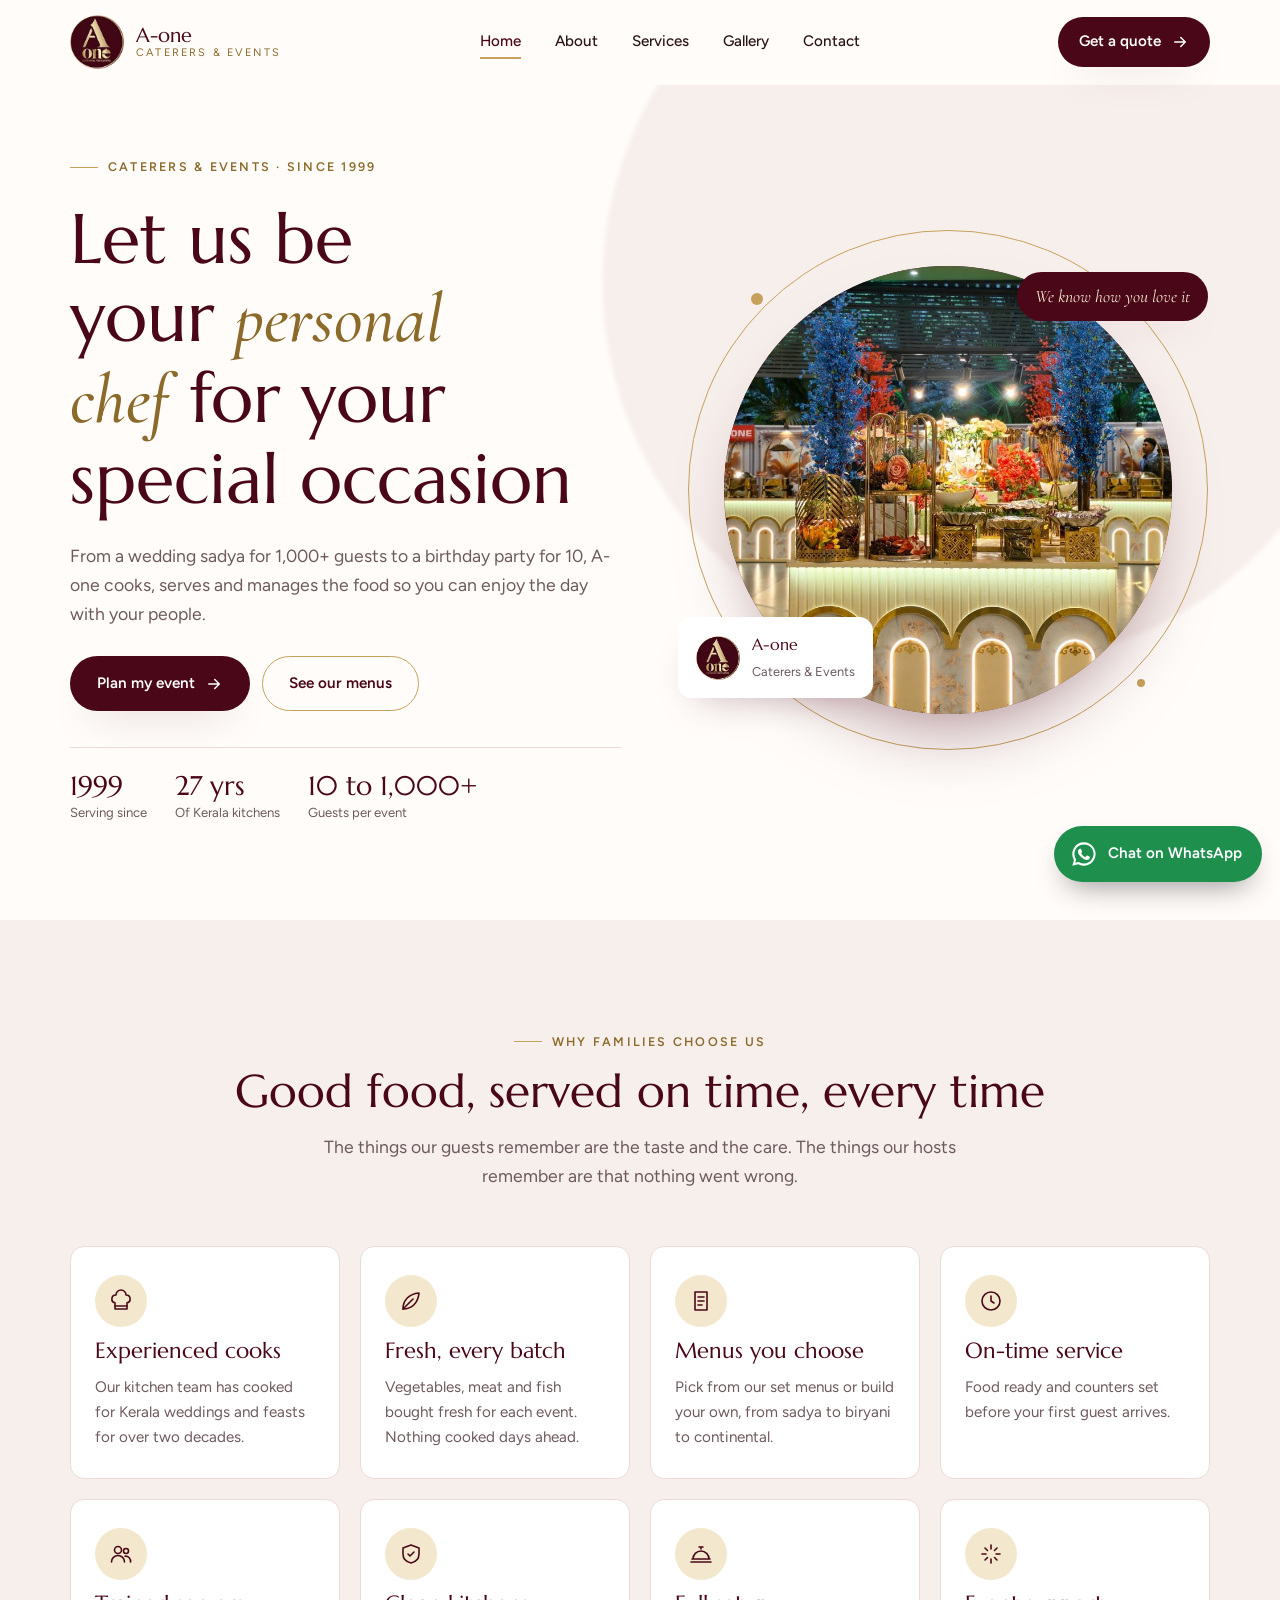
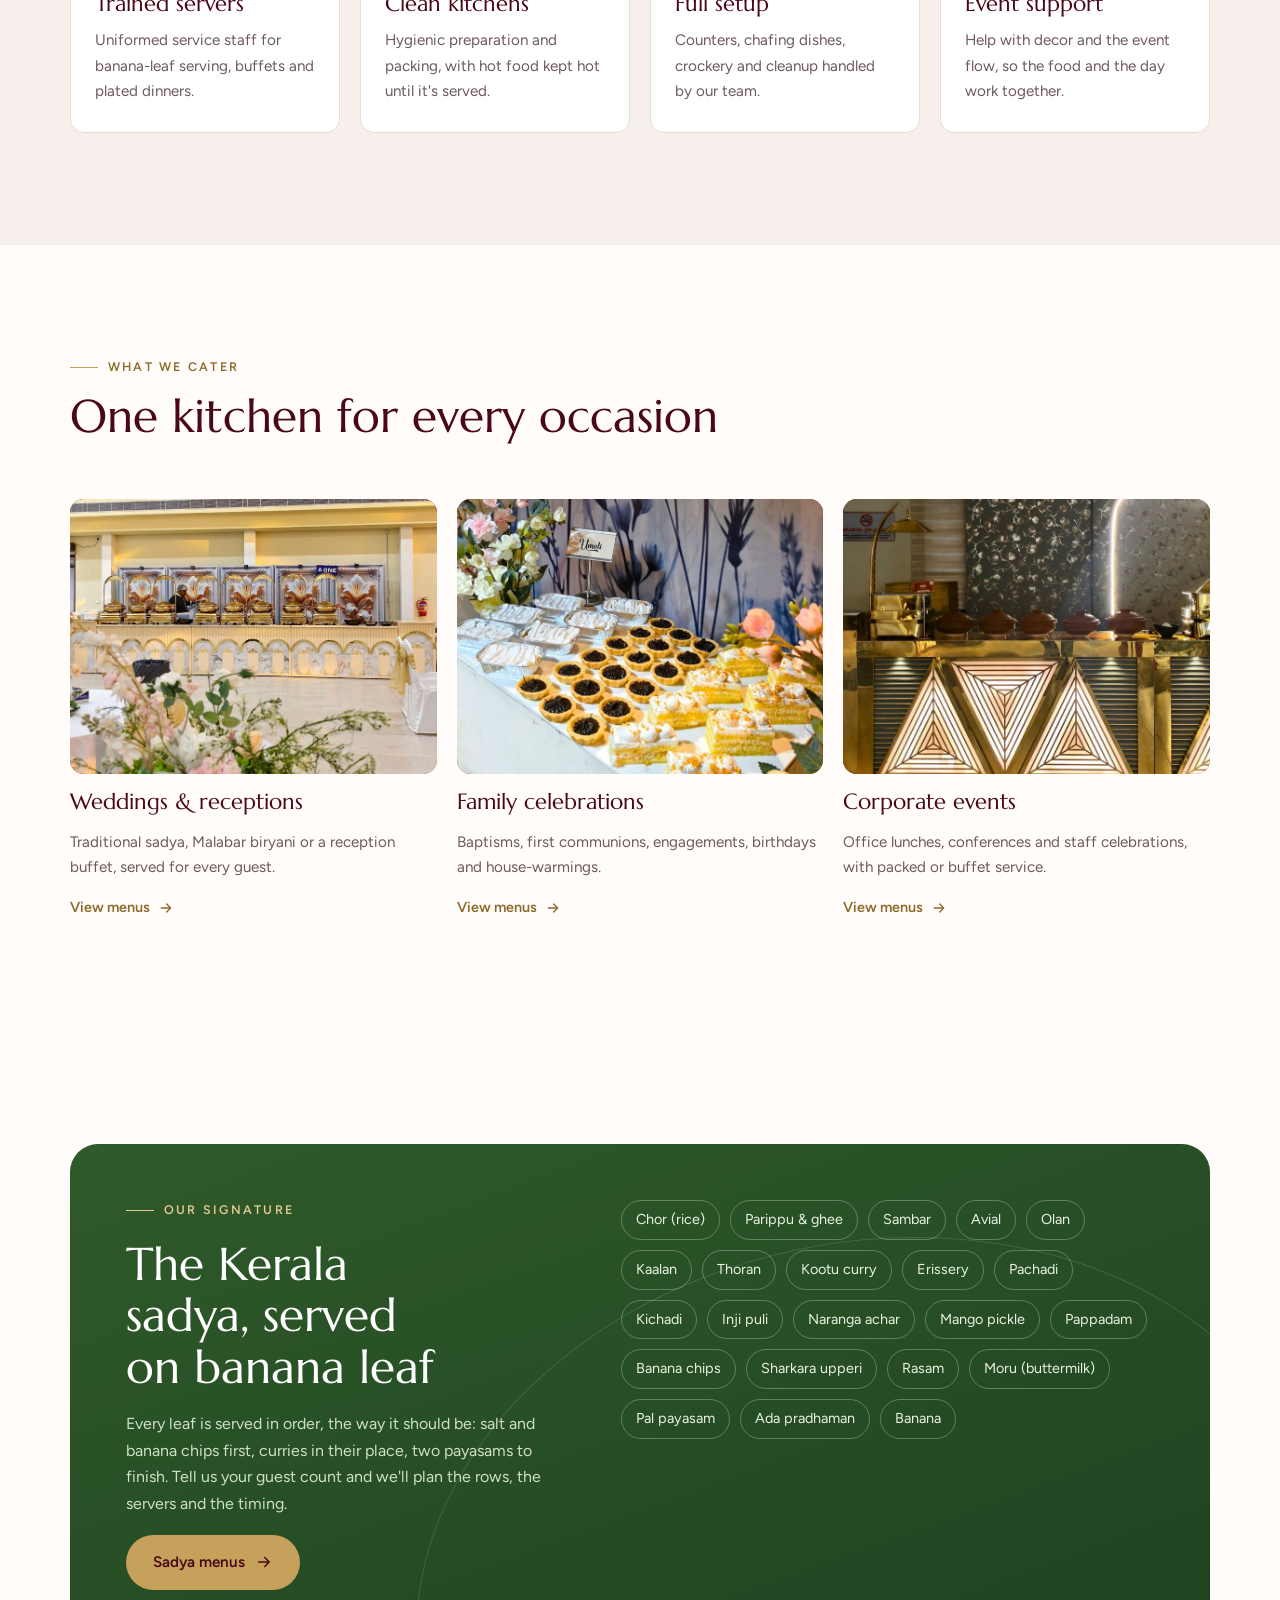
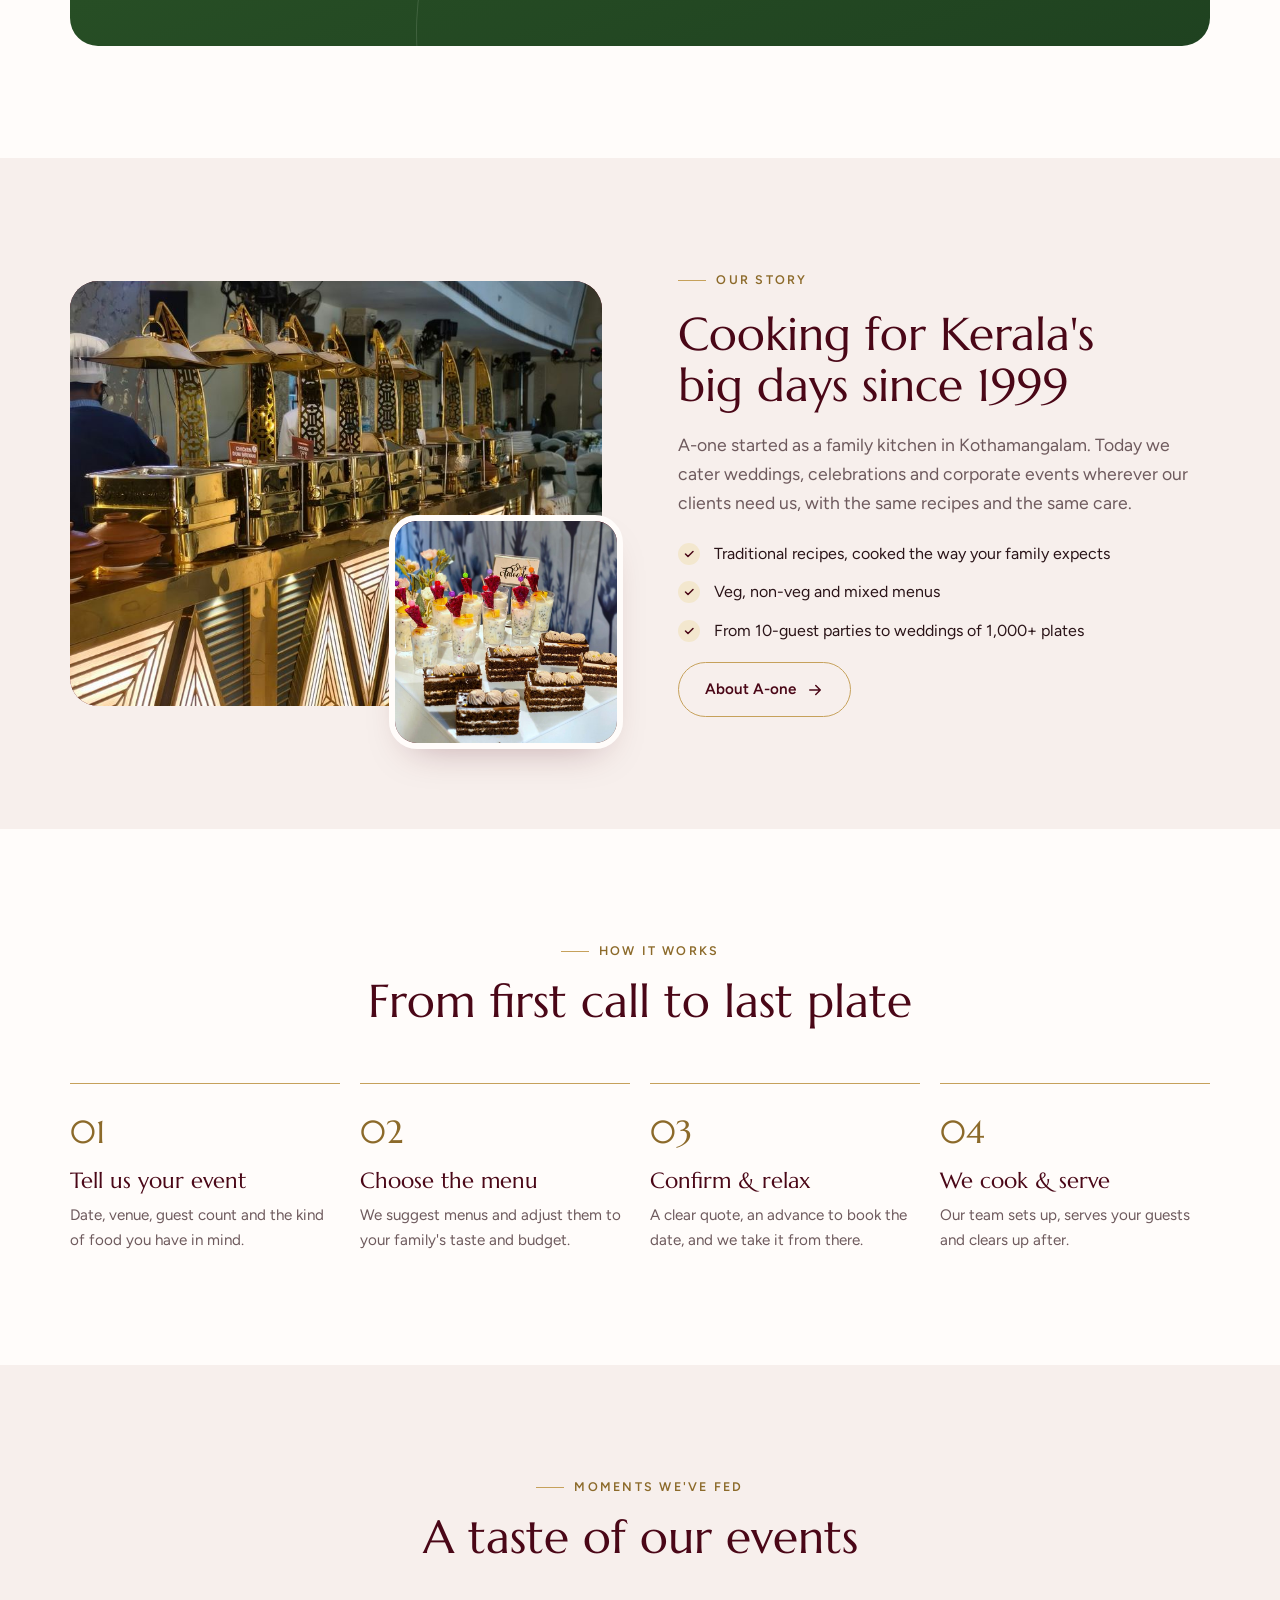
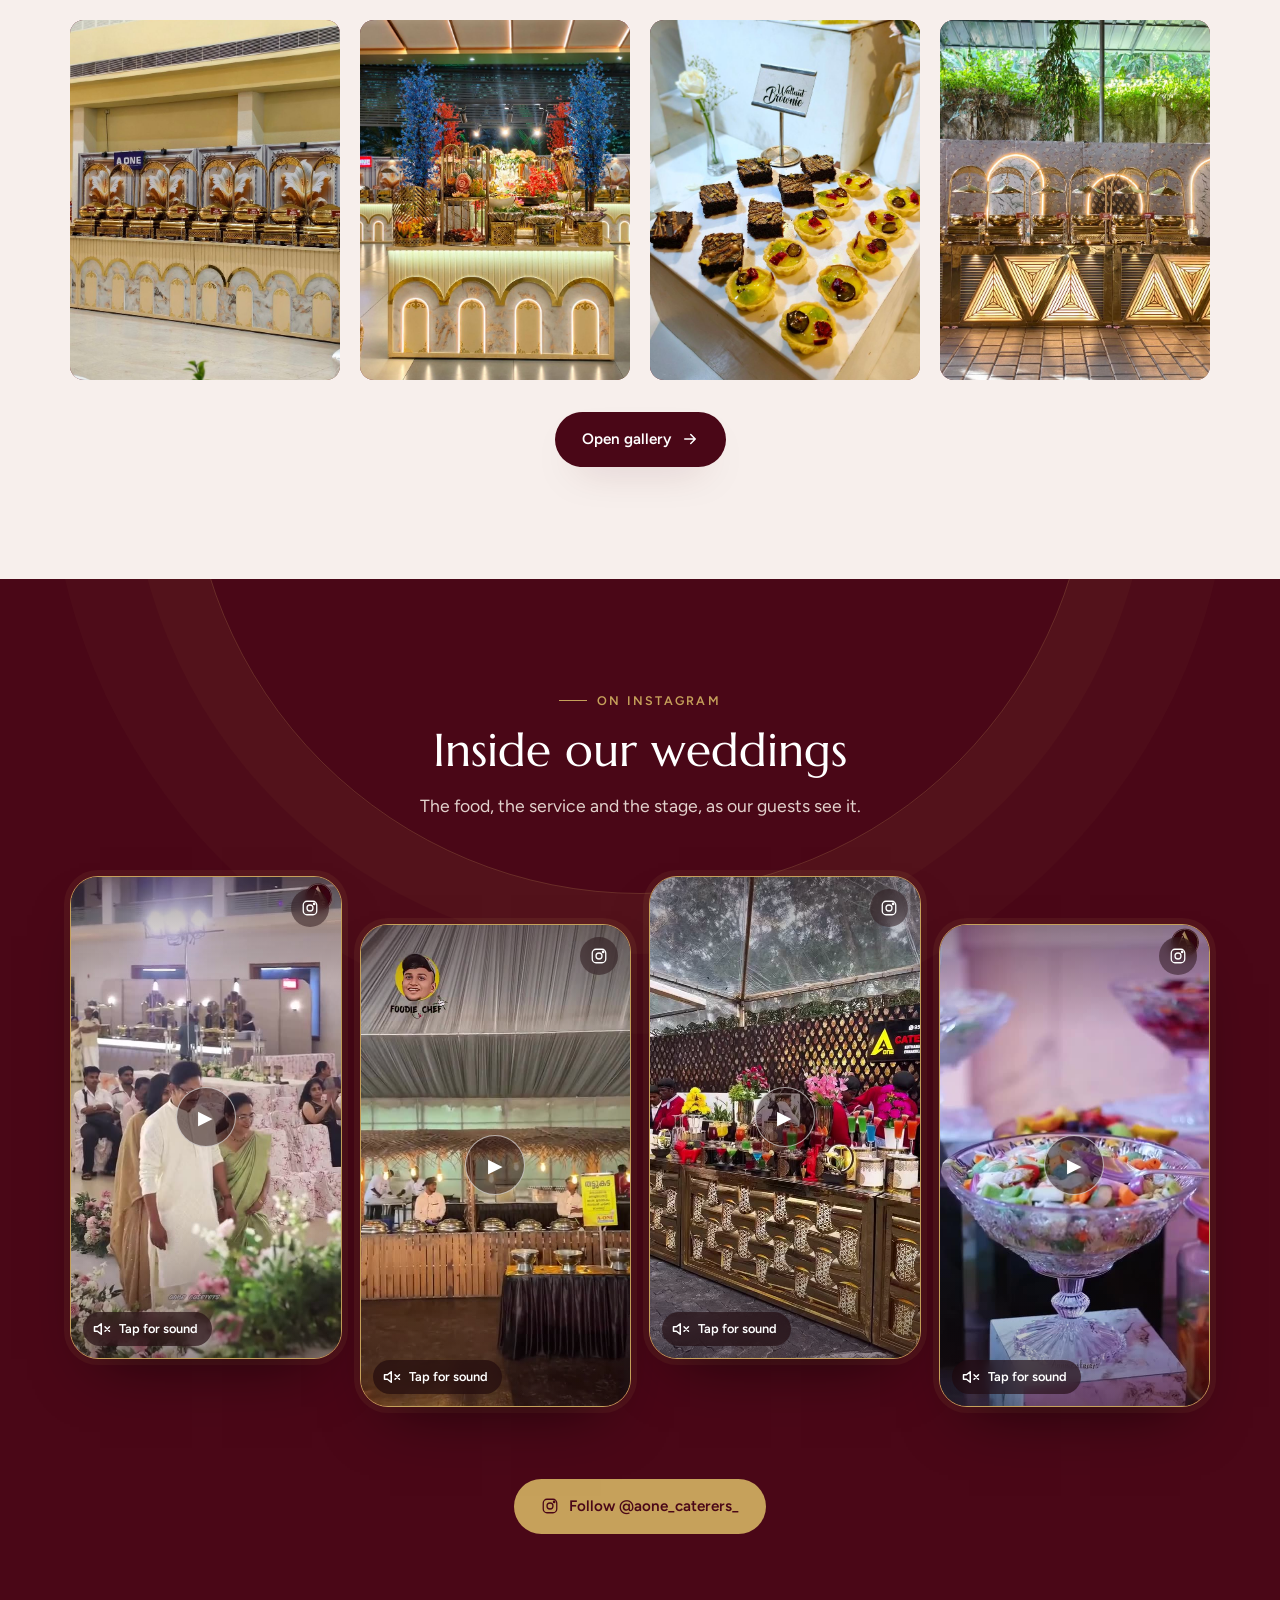
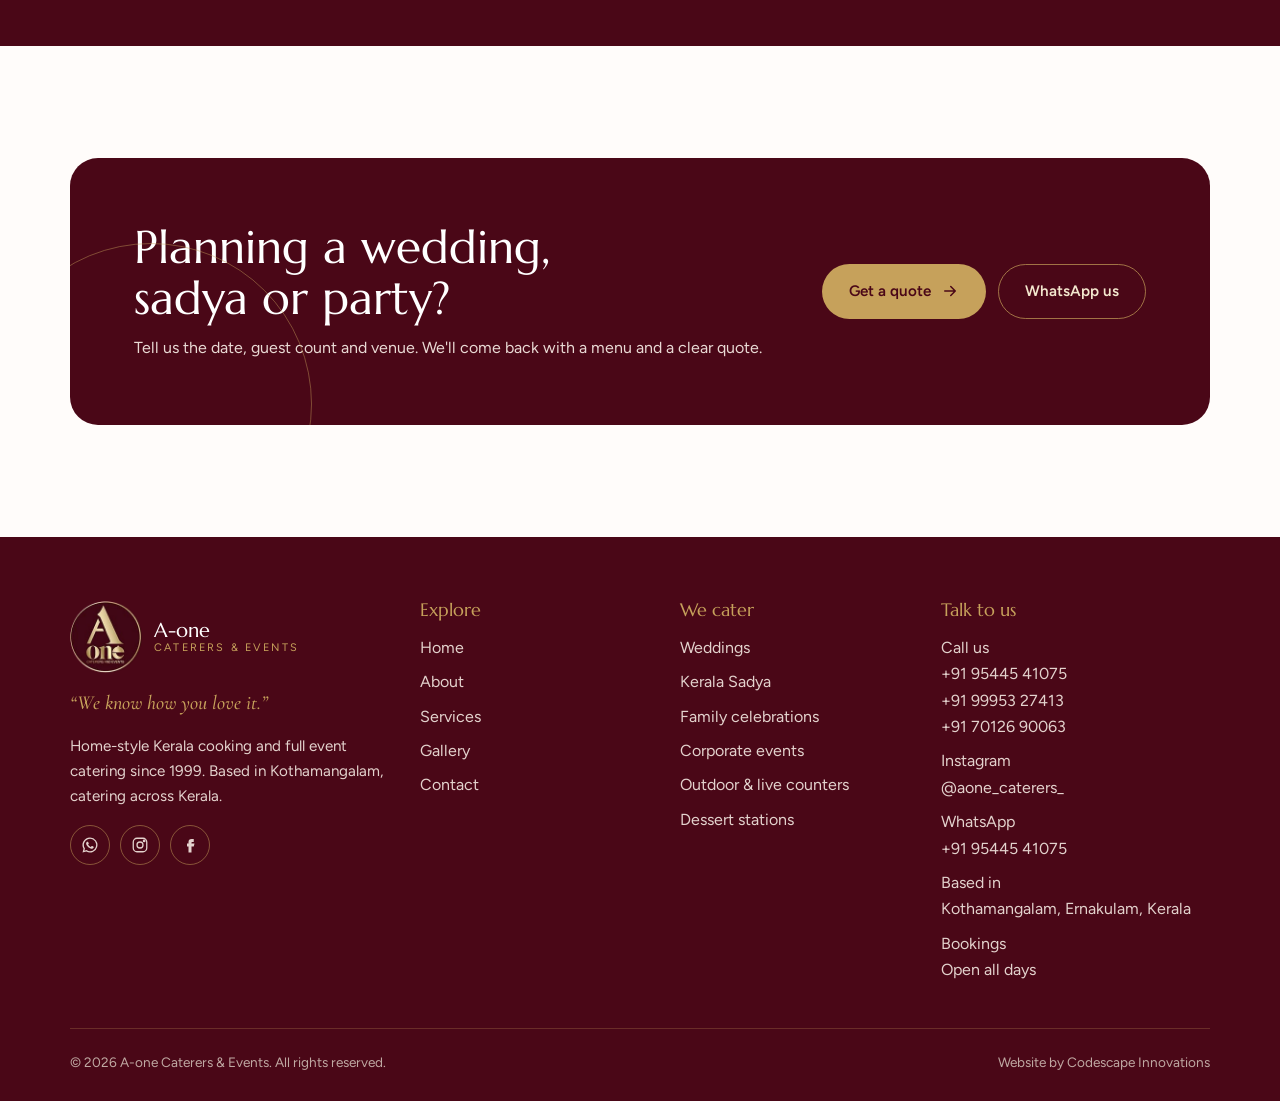
==== commit 0b618e69: "Trim reels section copy Co-Authored-By: Claude Opus 5.5 <noreply@anthropic.com> Claude-Session: http" ====
--- a/index.html
+++ b/index.html
@@ -108,9 +108,9 @@
   <div style="text-align:center;margin-top:32px"><a class="btn btn-primary" href="gallery.html">Open gallery <svg viewBox="0 0 24 24" fill="none" stroke="currentColor" stroke-width="2" stroke-linecap="round" stroke-linejoin="round"><path d="M5 12h14M13 6l6 6-6 6"/></svg></a></div>
 </div></section>
 <section class="section reels-band"><div class="wrap">
-  <div class="head center"><span class="eyebrow">On Instagram</span><h2>Inside our weddings</h2><p class="lead">The food, the service and the stage, as our guests see it. Tap any reel for sound.</p></div>
+  <div class="head center"><span class="eyebrow">On Instagram</span><h2>Inside our weddings</h2><p class="lead">The food, the service and the stage, as our guests see it.</p></div>
   <div class="reels"><div class="reel" data-reveal="0"><div class="reel-frame"><video class="reel-video" src="assets/video/reel-1.mp4" poster="assets/img/reels/reel-1.jpg" muted loop playsinline preload="metadata" aria-label="A-one wedding reel 1"></video><button class="reel-sound" type="button" aria-pressed="false" aria-label="Unmute"><svg class="i-off" viewBox="0 0 24 24" fill="none" stroke="currentColor" stroke-width="2" stroke-linecap="round" stroke-linejoin="round"><path d="M11 5 6 9H2v6h4l5 4z"/><path d="m22 9-6 6M16 9l6 6"/></svg><svg class="i-on" viewBox="0 0 24 24" fill="none" stroke="currentColor" stroke-width="2" stroke-linecap="round" stroke-linejoin="round"><path d="M11 5 6 9H2v6h4l5 4z"/><path d="M15.5 8.5a5 5 0 0 1 0 7M19 5a10 10 0 0 1 0 14"/></svg><span>Tap for sound</span></button><button class="reel-play" type="button" aria-label="Play">▶</button><a class="reel-ig" href="https://www.instagram.com/reel/DXHUDw0k05S/" target="_blank" rel="noopener" aria-label="Open this reel on Instagram"><svg viewBox="0 0 24 24" fill="none" stroke="currentColor" stroke-width="1.7"><rect x="3" y="3" width="18" height="18" rx="5"/><circle cx="12" cy="12" r="4"/><circle cx="17.5" cy="6.5" r="1" fill="currentColor"/></svg></a></div></div><div class="reel" data-reveal="80"><div class="reel-frame"><video class="reel-video" src="assets/video/reel-2.mp4" poster="assets/img/reels/reel-2.jpg" muted loop playsinline preload="metadata" aria-label="A-one wedding reel 2"></video><button class="reel-sound" type="button" aria-pressed="false" aria-label="Unmute"><svg class="i-off" viewBox="0 0 24 24" fill="none" stroke="currentColor" stroke-width="2" stroke-linecap="round" stroke-linejoin="round"><path d="M11 5 6 9H2v6h4l5 4z"/><path d="m22 9-6 6M16 9l6 6"/></svg><svg class="i-on" viewBox="0 0 24 24" fill="none" stroke="currentColor" stroke-width="2" stroke-linecap="round" stroke-linejoin="round"><path d="M11 5 6 9H2v6h4l5 4z"/><path d="M15.5 8.5a5 5 0 0 1 0 7M19 5a10 10 0 0 1 0 14"/></svg><span>Tap for sound</span></button><button class="reel-play" type="button" aria-label="Play">▶</button><a class="reel-ig" href="https://www.instagram.com/reel/CvPrpKZJLu9/" target="_blank" rel="noopener" aria-label="Open this reel on Instagram"><svg viewBox="0 0 24 24" fill="none" stroke="currentColor" stroke-width="1.7"><rect x="3" y="3" width="18" height="18" rx="5"/><circle cx="12" cy="12" r="4"/><circle cx="17.5" cy="6.5" r="1" fill="currentColor"/></svg></a></div></div><div class="reel" data-reveal="160"><div class="reel-frame"><video class="reel-video" src="assets/video/reel-3.mp4" poster="assets/img/reels/reel-3.jpg" muted loop playsinline preload="metadata" aria-label="A-one wedding reel 3"></video><button class="reel-sound" type="button" aria-pressed="false" aria-label="Unmute"><svg class="i-off" viewBox="0 0 24 24" fill="none" stroke="currentColor" stroke-width="2" stroke-linecap="round" stroke-linejoin="round"><path d="M11 5 6 9H2v6h4l5 4z"/><path d="m22 9-6 6M16 9l6 6"/></svg><svg class="i-on" viewBox="0 0 24 24" fill="none" stroke="currentColor" stroke-width="2" stroke-linecap="round" stroke-linejoin="round"><path d="M11 5 6 9H2v6h4l5 4z"/><path d="M15.5 8.5a5 5 0 0 1 0 7M19 5a10 10 0 0 1 0 14"/></svg><span>Tap for sound</span></button><button class="reel-play" type="button" aria-label="Play">▶</button><a class="reel-ig" href="https://www.instagram.com/aone_caterers_/" target="_blank" rel="noopener" aria-label="Open this reel on Instagram"><svg viewBox="0 0 24 24" fill="none" stroke="currentColor" stroke-width="1.7"><rect x="3" y="3" width="18" height="18" rx="5"/><circle cx="12" cy="12" r="4"/><circle cx="17.5" cy="6.5" r="1" fill="currentColor"/></svg></a></div></div><div class="reel" data-reveal="240"><div class="reel-frame"><video class="reel-video" src="assets/video/reel-4.mp4" poster="assets/img/reels/reel-4.jpg" muted loop playsinline preload="metadata" aria-label="A-one wedding reel 4"></video><button class="reel-sound" type="button" aria-pressed="false" aria-label="Unmute"><svg class="i-off" viewBox="0 0 24 24" fill="none" stroke="currentColor" stroke-width="2" stroke-linecap="round" stroke-linejoin="round"><path d="M11 5 6 9H2v6h4l5 4z"/><path d="m22 9-6 6M16 9l6 6"/></svg><svg class="i-on" viewBox="0 0 24 24" fill="none" stroke="currentColor" stroke-width="2" stroke-linecap="round" stroke-linejoin="round"><path d="M11 5 6 9H2v6h4l5 4z"/><path d="M15.5 8.5a5 5 0 0 1 0 7M19 5a10 10 0 0 1 0 14"/></svg><span>Tap for sound</span></button><button class="reel-play" type="button" aria-label="Play">▶</button><a class="reel-ig" href="https://www.instagram.com/aone_caterers_/" target="_blank" rel="noopener" aria-label="Open this reel on Instagram"><svg viewBox="0 0 24 24" fill="none" stroke="currentColor" stroke-width="1.7"><rect x="3" y="3" width="18" height="18" rx="5"/><circle cx="12" cy="12" r="4"/><circle cx="17.5" cy="6.5" r="1" fill="currentColor"/></svg></a></div></div></div>
-  <div class="reels-cta"><a class="btn btn-gold ig-btn" href="https://www.instagram.com/aone_caterers_/" target="_blank" rel="noopener"><svg viewBox="0 0 24 24" fill="none" stroke="currentColor" stroke-width="1.7"><rect x="3" y="3" width="18" height="18" rx="5"/><circle cx="12" cy="12" r="4"/><circle cx="17.5" cy="6.5" r="1" fill="currentColor"/></svg> Follow @aone_caterers_</a><span>New reels from every event</span></div>
+  <div class="reels-cta"><a class="btn btn-gold ig-btn" href="https://www.instagram.com/aone_caterers_/" target="_blank" rel="noopener"><svg viewBox="0 0 24 24" fill="none" stroke="currentColor" stroke-width="1.7"><rect x="3" y="3" width="18" height="18" rx="5"/><circle cx="12" cy="12" r="4"/><circle cx="17.5" cy="6.5" r="1" fill="currentColor"/></svg> Follow @aone_caterers_</a></div>
 </div></section>
 <section class="section"><div class="wrap">
   <div class="cta" data-reveal>
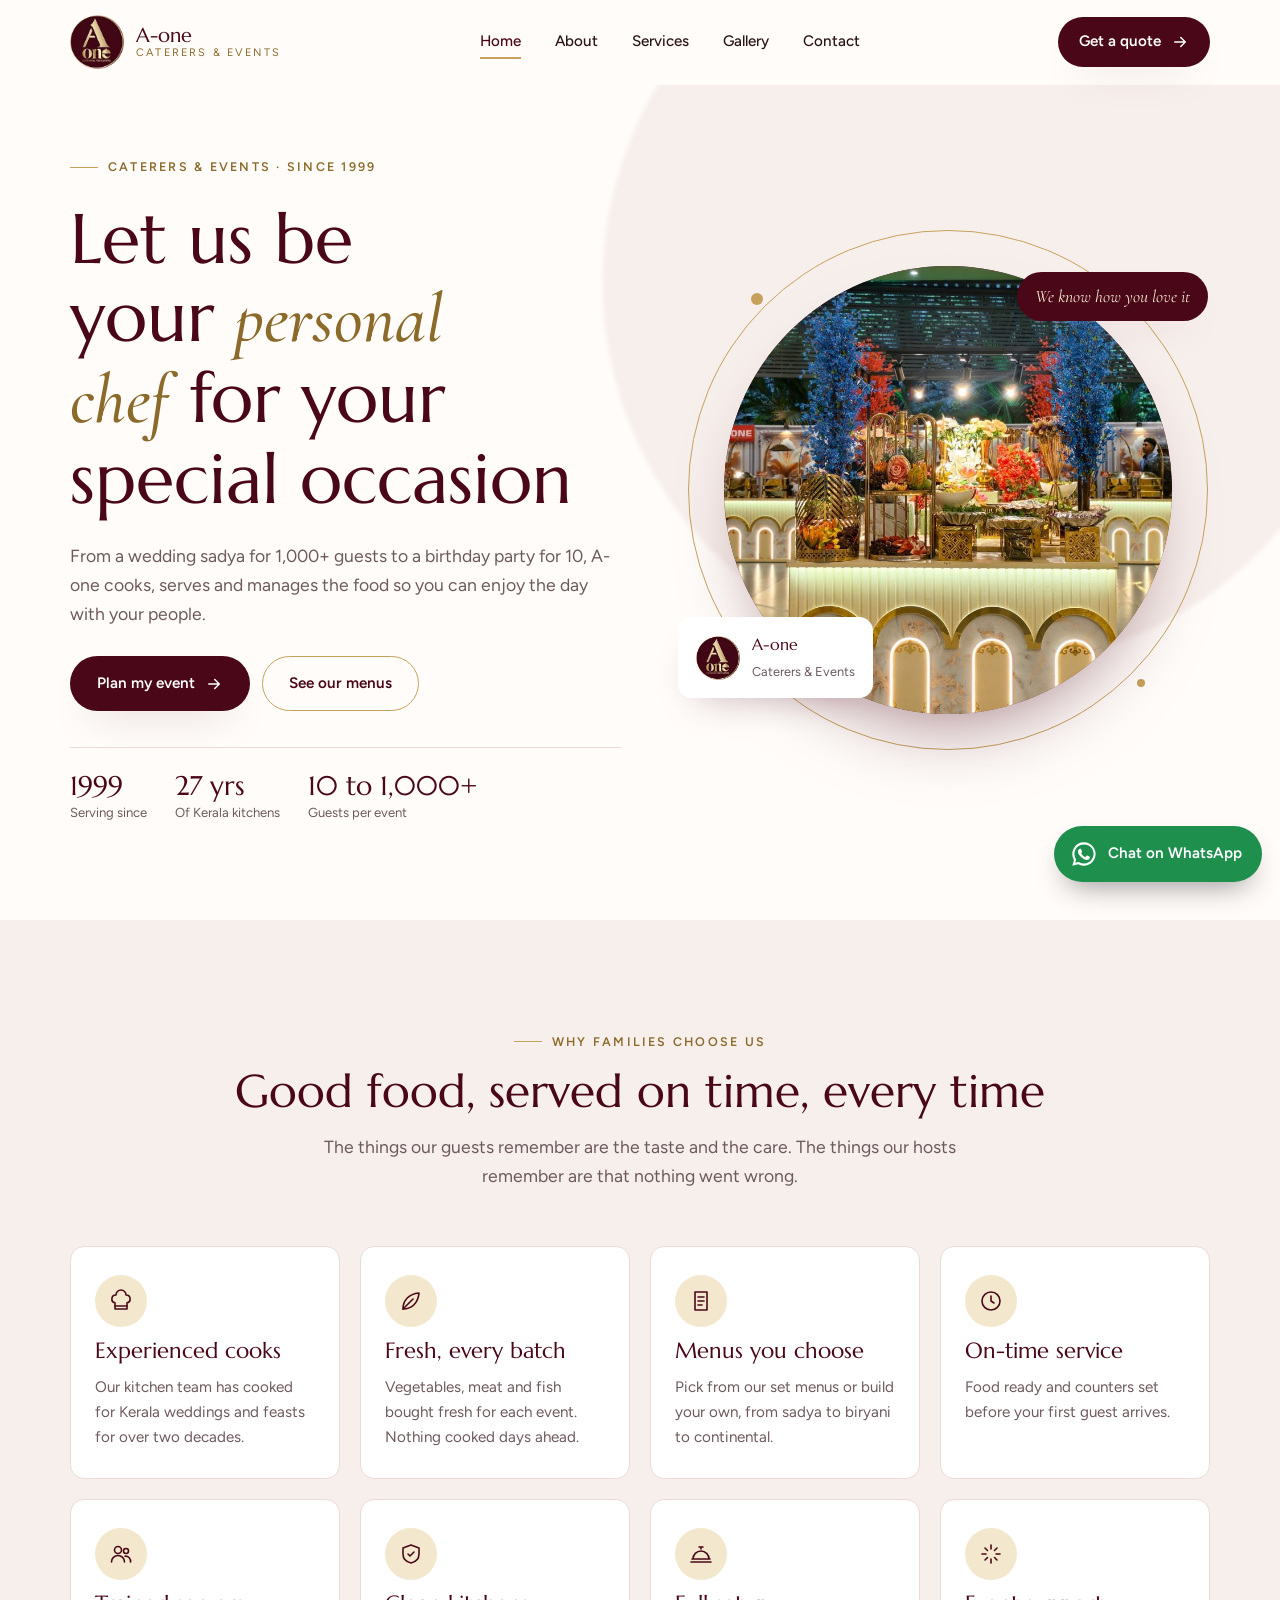
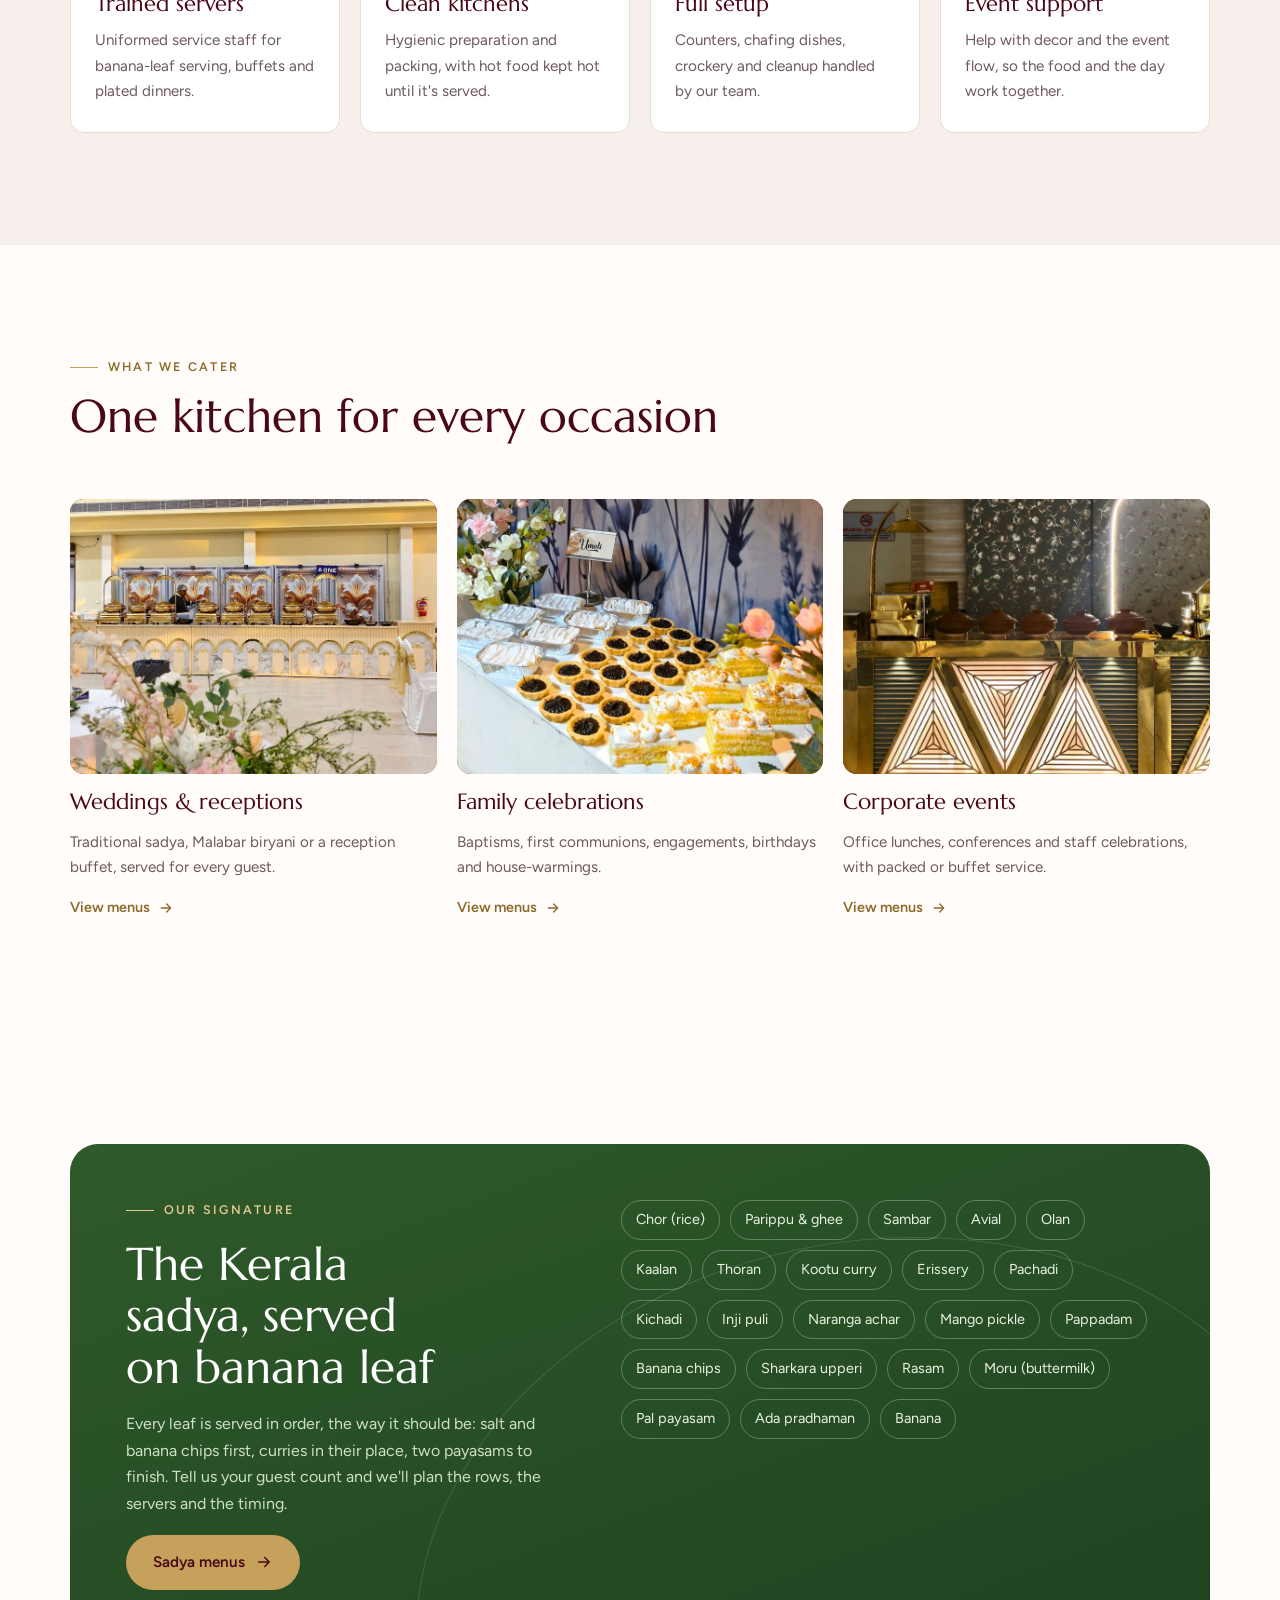
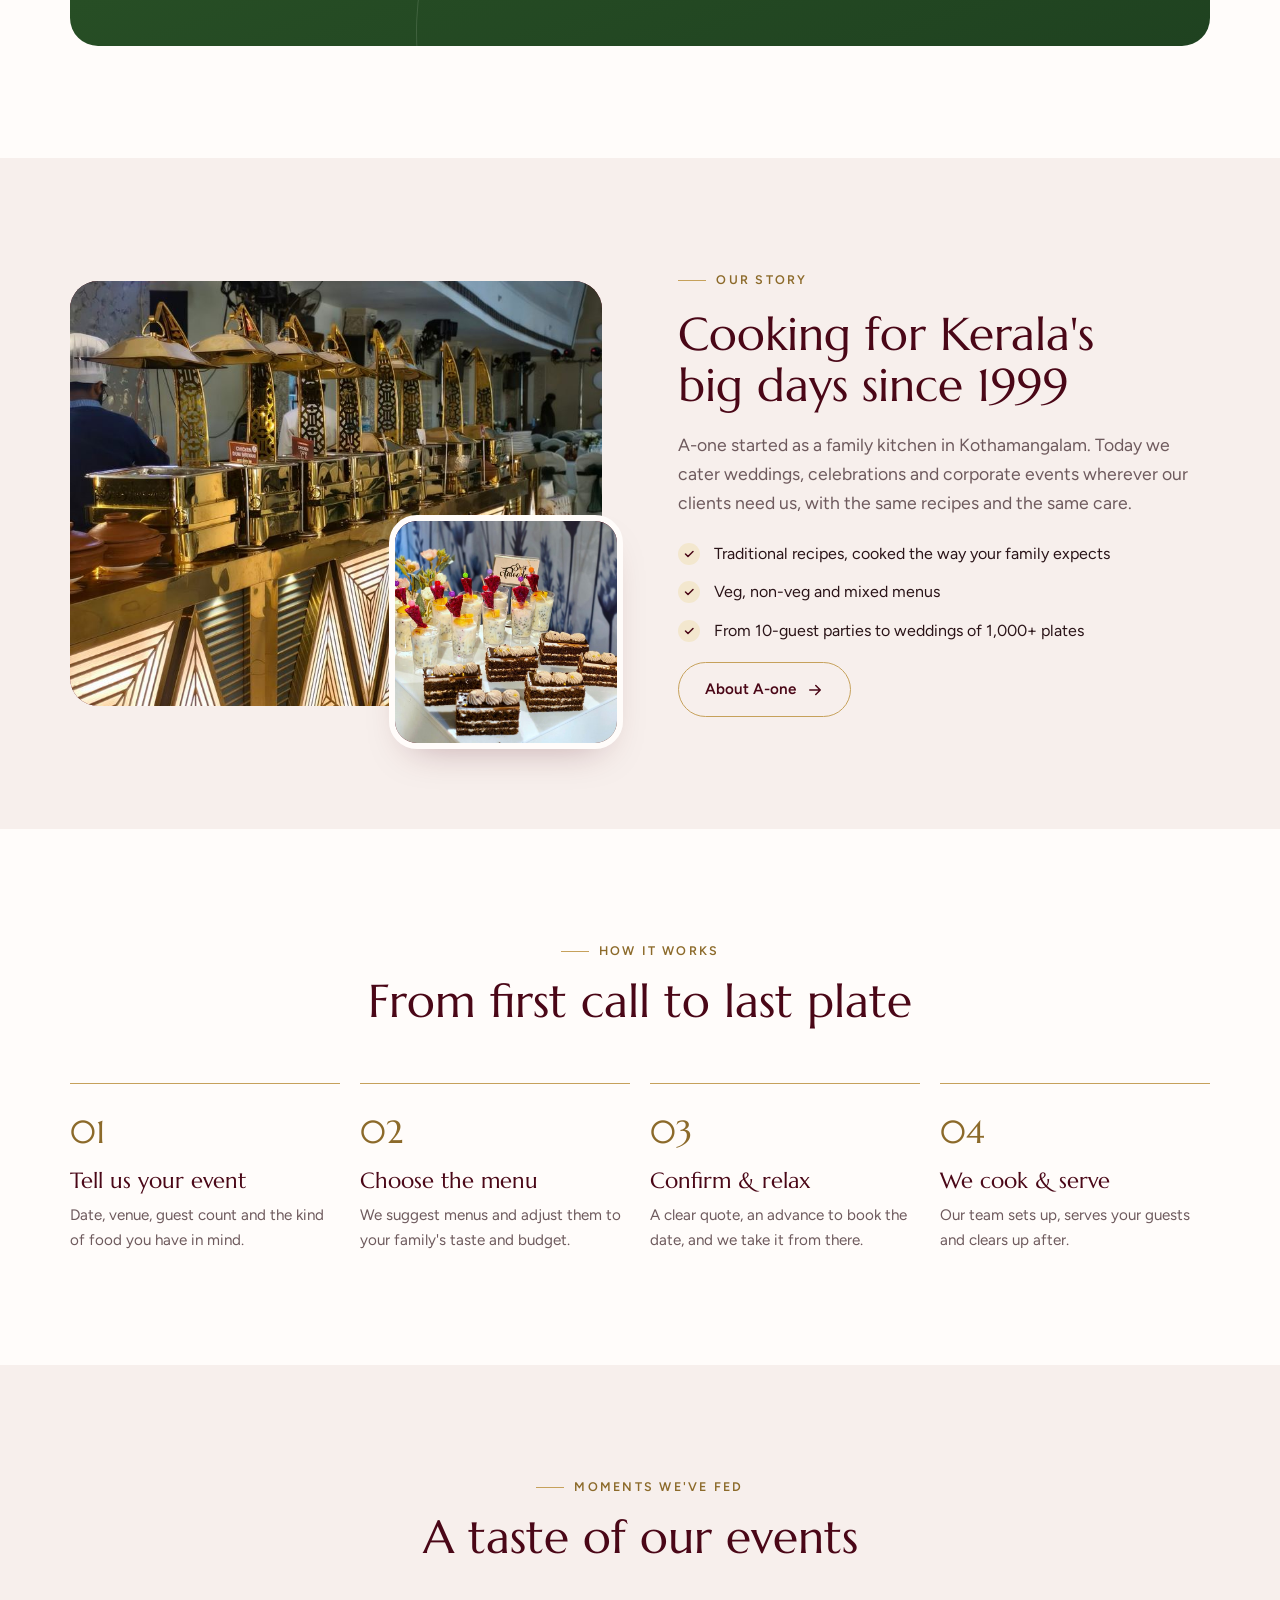
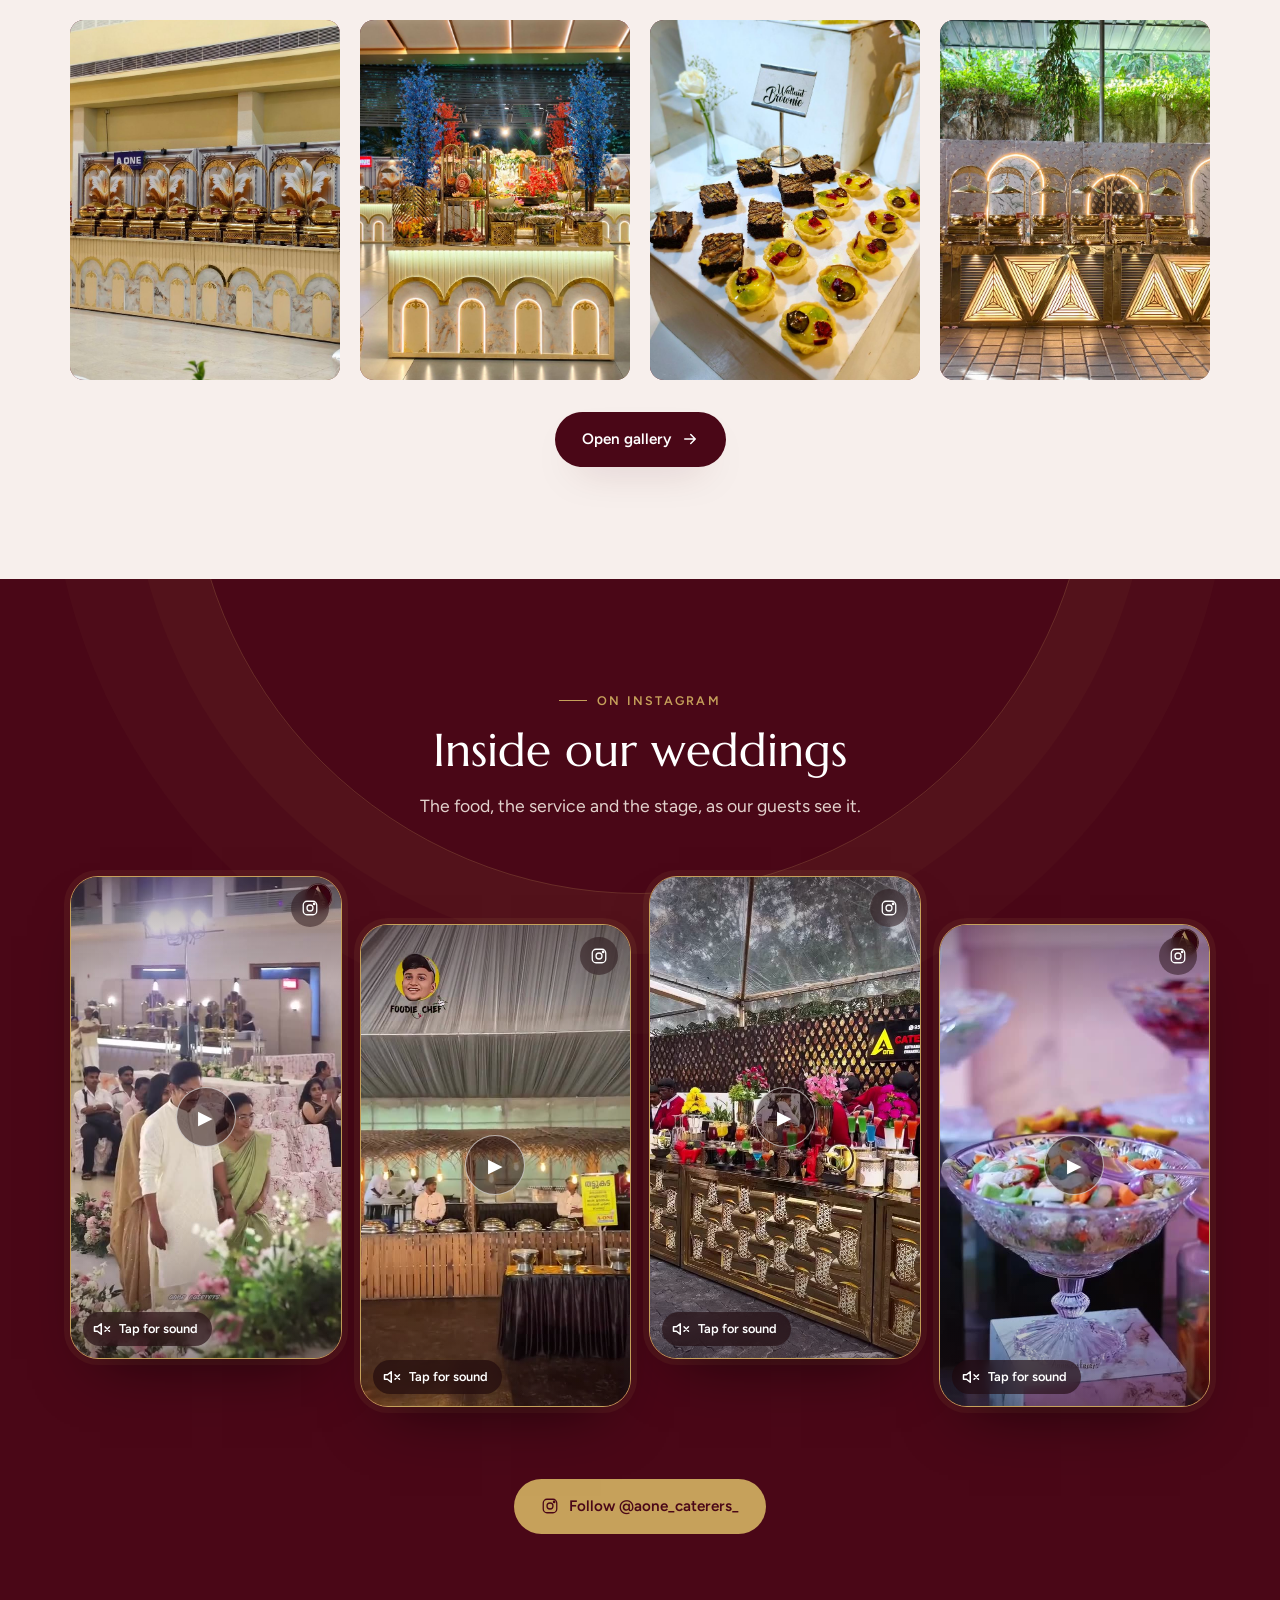
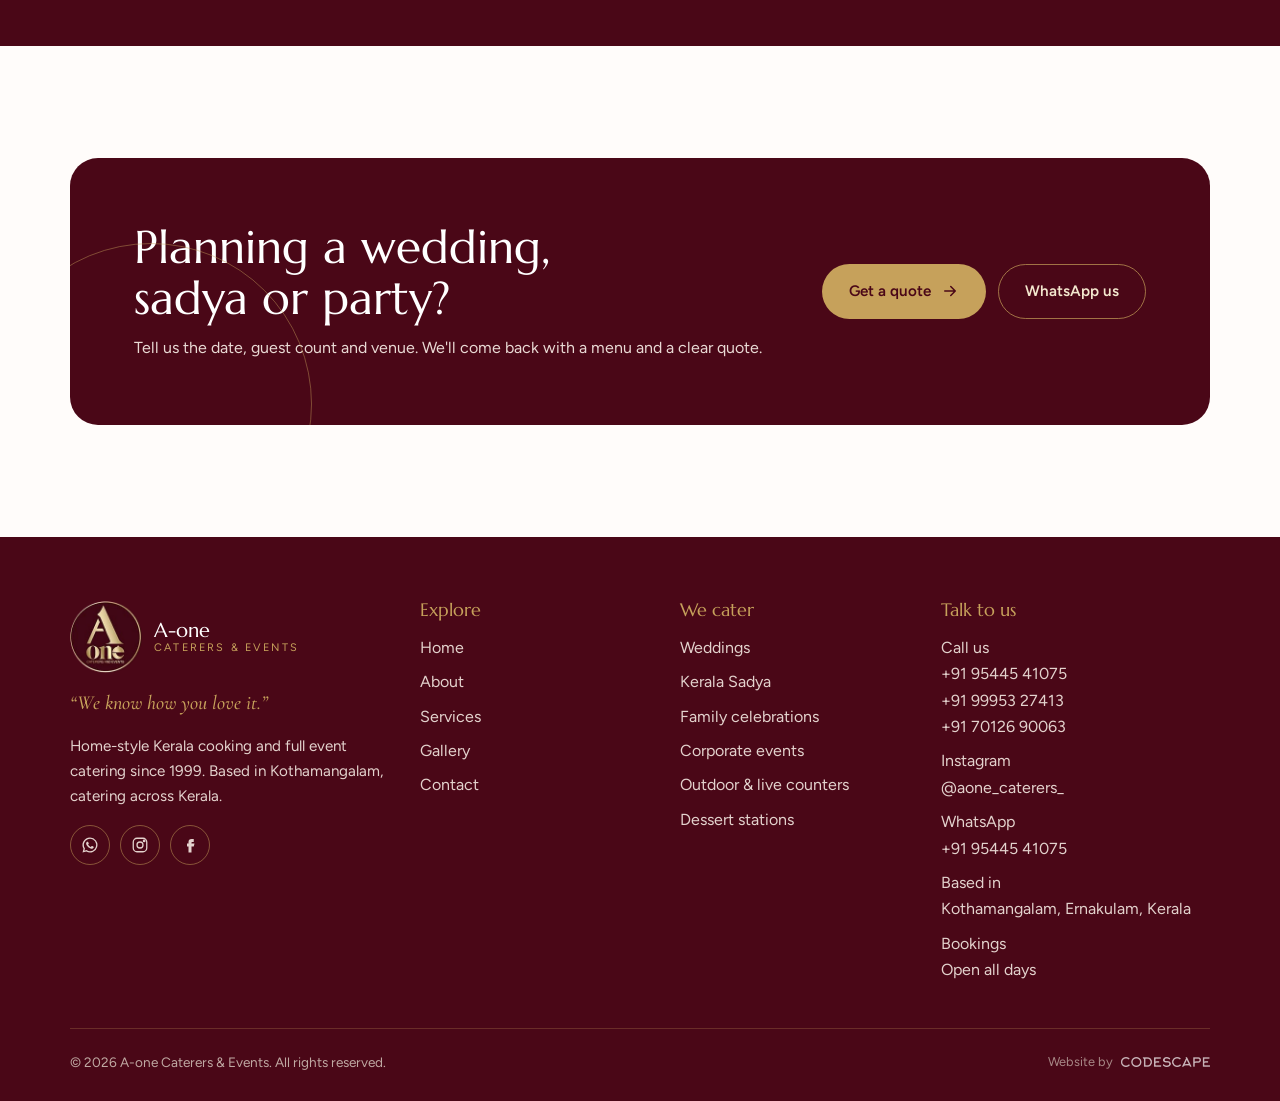
==== commit a71f532c: "Footer: Codescape wordmark credit linking to thecodescape.in Co-Authored-By: Claude Opus 5.5 <norepl" ====
--- a/index.html
+++ b/index.html
@@ -140,7 +140,7 @@
         <li><span>Bookings</span><br>Open all days</li>
       </ul></div>
     </div>
-    <div class="copy"><span>© <span data-year>2026</span> A-one Caterers &amp; Events. All rights reserved.</span><span>Website by Codescape Innovations</span></div>
+    <div class="copy"><span>© <span data-year>2026</span> A-one Caterers &amp; Events. All rights reserved.</span><a class="credit" href="https://thecodescape.in/?utm_source=aonecaters&amp;utm_medium=footer" target="_blank" rel="noopener" aria-label="Website by Codescape"><span>Website by</span><img src="assets/img/codescape-wordmark.png" alt="Codescape" width="89" height="10"></a></div>
   </div>
 </footer>
 <a class="wa" href="https://wa.me/919544541075?text=Hi%20A-one%20Caterers%2C%20I%27d%20like%20to%20know%20more%20about%20your%20catering." target="_blank" rel="noopener" aria-label="Chat on WhatsApp"><svg viewBox="0 0 24 24" fill="currentColor"><path d="M12 2a10 10 0 0 0-8.6 15.1L2 22l5-1.3A10 10 0 1 0 12 2Zm0 18.2a8.2 8.2 0 0 1-4.2-1.2l-.3-.2-3 .8.8-2.9-.2-.3A8.2 8.2 0 1 1 12 20.2Zm4.5-6.1c-.2-.1-1.5-.7-1.7-.8s-.4-.1-.6.1-.7.8-.8 1-.3.2-.5.1a6.7 6.7 0 0 1-3.3-2.9c-.3-.4.2-.4.7-1.4a.5.5 0 0 0 0-.4l-.8-1.8c-.2-.5-.4-.4-.6-.4h-.5a.9.9 0 0 0-.7.3 2.8 2.8 0 0 0-.9 2.1 4.9 4.9 0 0 0 1 2.6 11.2 11.2 0 0 0 4.3 3.8c1.6.7 2.2.7 3 .6a2.6 2.6 0 0 0 1.7-1.2 2.1 2.1 0 0 0 .1-1.2c0-.2-.2-.3-.4-.4Z"/></svg><span>Chat on WhatsApp</span></a>
--- a/assets/css/style.css
+++ b/assets/css/style.css
@@ -369,3 +369,8 @@
 .reel.playing .reel-frame{border-color:var(--gold)}
 .reels-cta{display:flex;flex-wrap:wrap;align-items:center;justify-content:center;gap:12px 18px;margin-top:clamp(40px,6vw,72px);color:#CDB8B2;font-size:.9rem}
 @media (max-width:520px){.reels-cta{margin-top:28px}}
+
+/* Codescape footer credit */
+.credit{display:inline-flex;align-items:center;gap:8px;text-decoration:none;color:#BFA8A2;font-size:.8rem;opacity:.8;transition:opacity .2s}
+.credit:hover,.credit:focus-visible{opacity:1}
+.credit img{height:10px;width:auto;opacity:.9}
